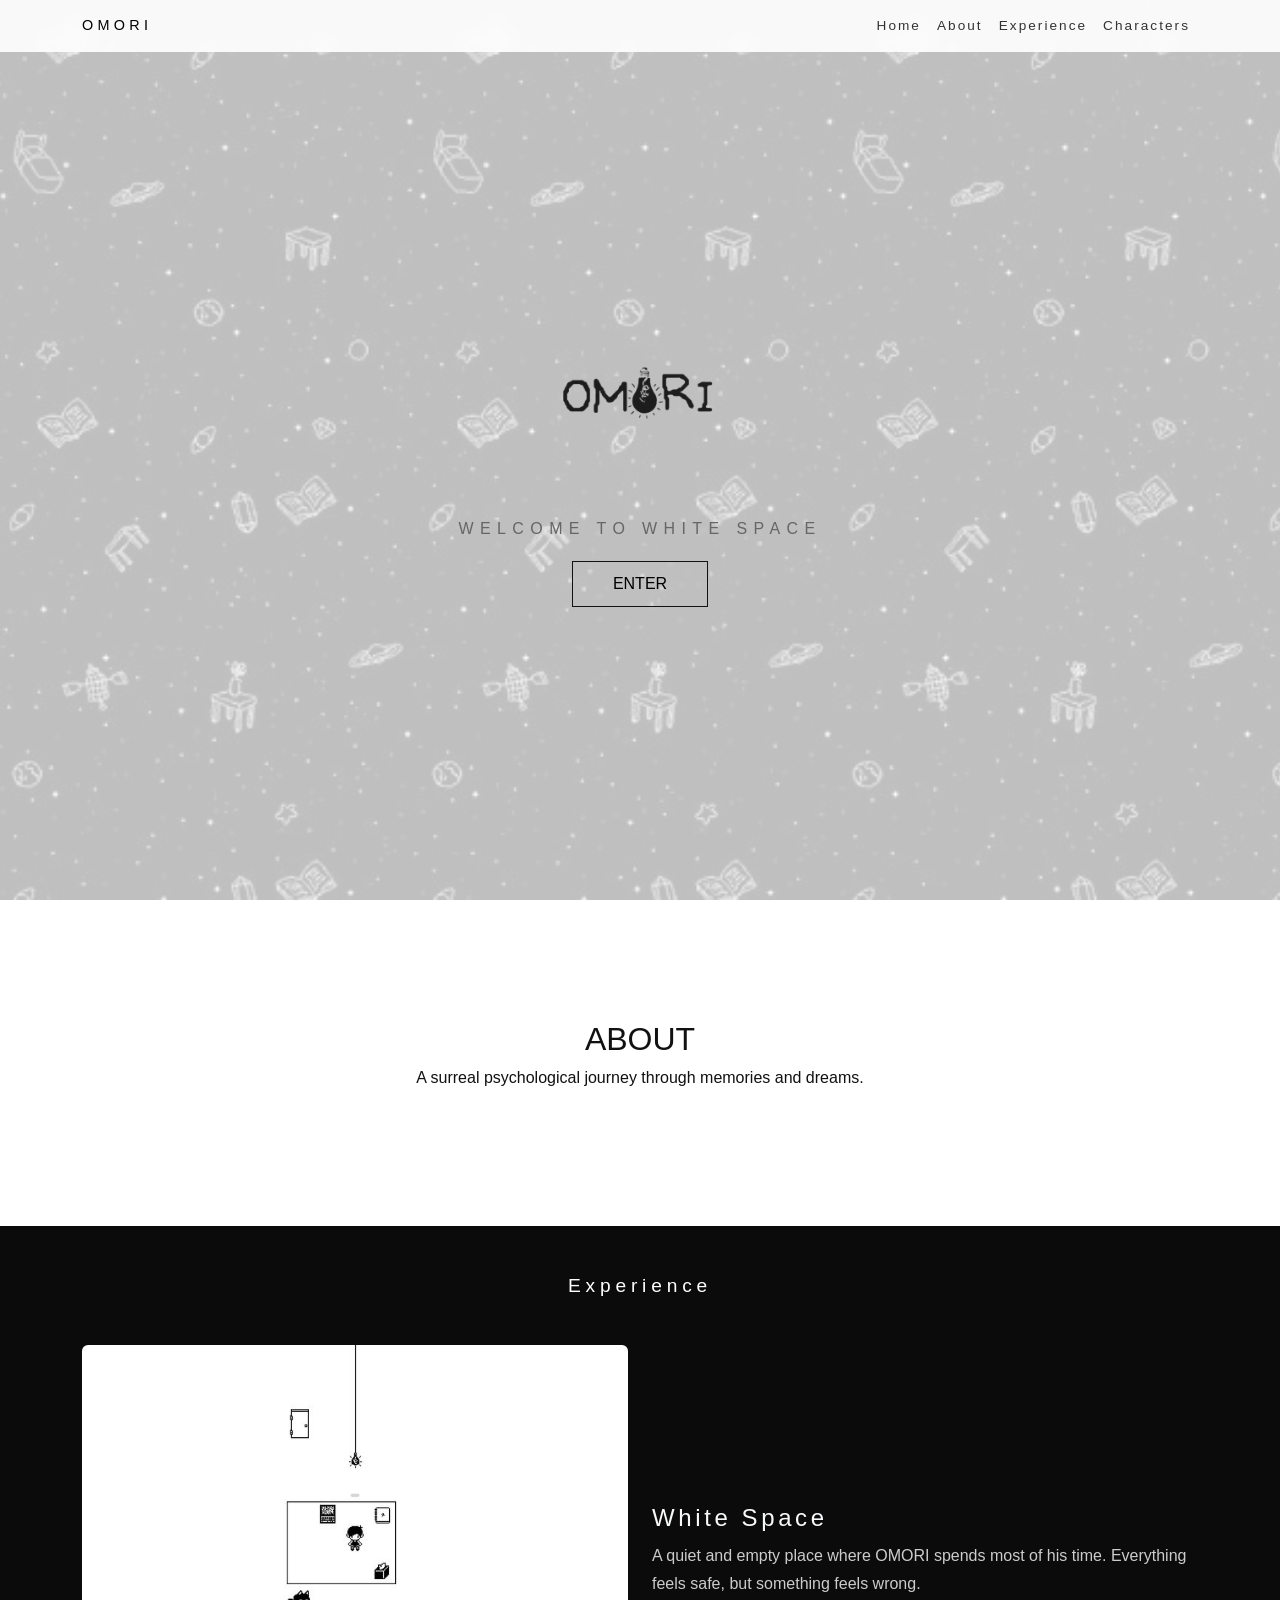
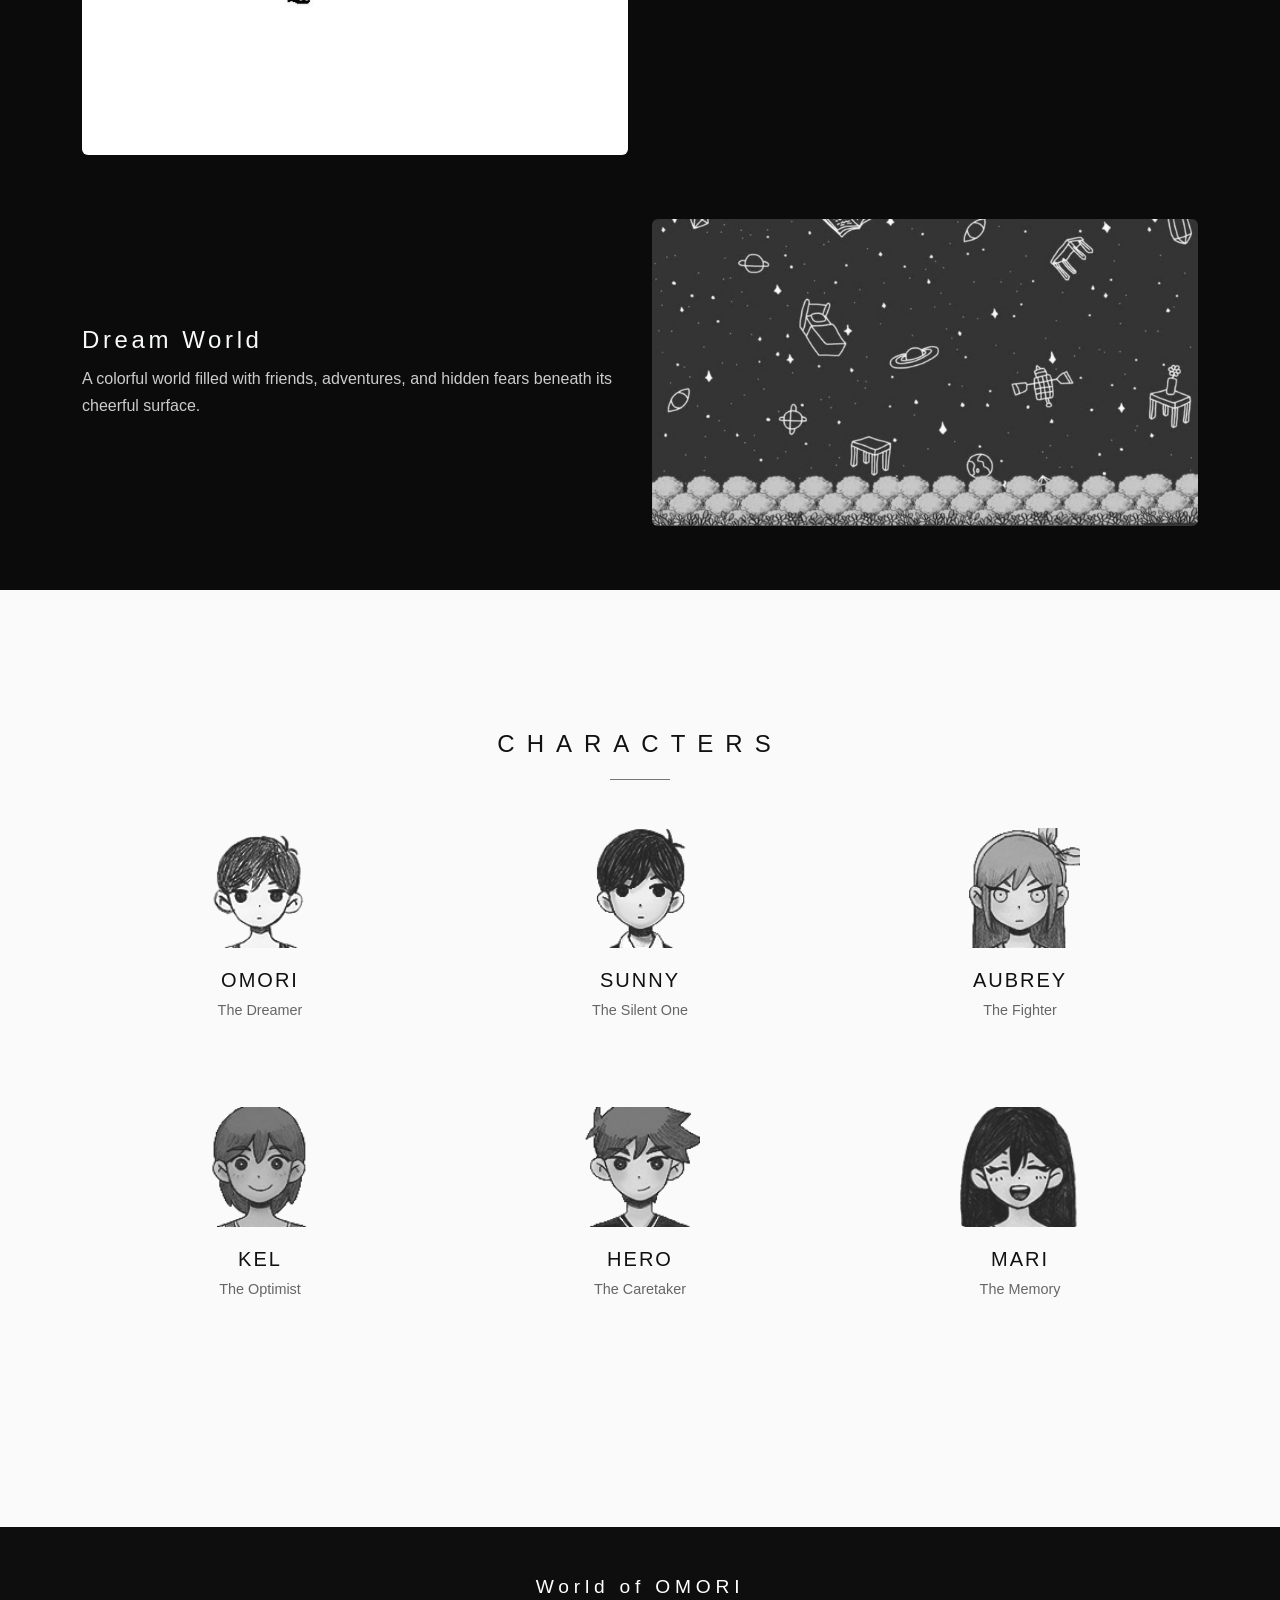
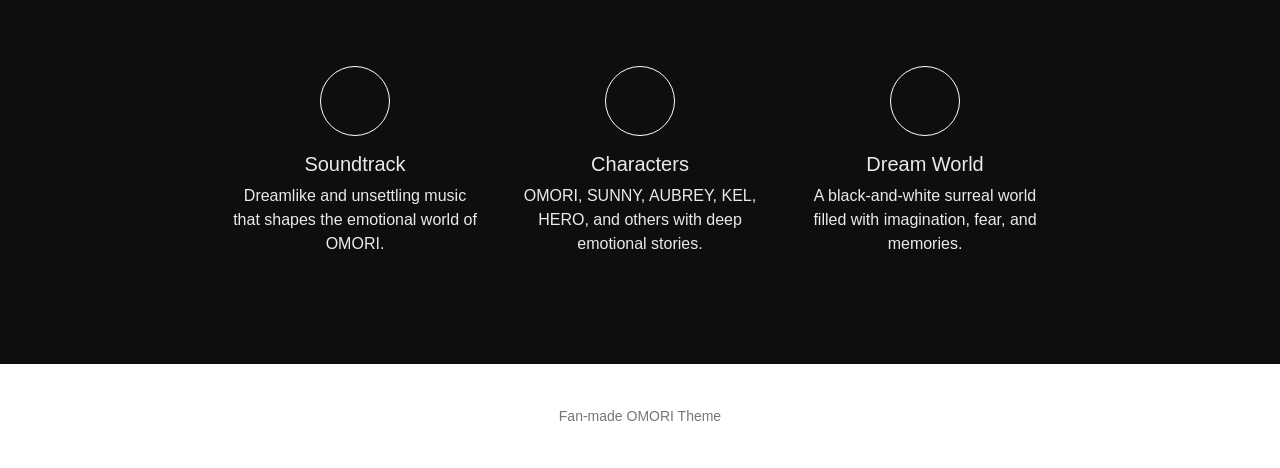
==== index.html @ 97b60fc3 "Add files via upload" ====
<!doctype html>
<html lang="en">
<head>
  <meta charset="UTF-8">
  <title>OMORI</title>
  <meta name="viewport" content="width=device-width, initial-scale=1">

  <link href="https://cdn.jsdelivr.net/npm/bootstrap@5.3.3/dist/css/bootstrap.min.css" rel="stylesheet">
  <link rel="stylesheet" href="style.css">
</head>
<body>

<!-- NAVBAR -->
<nav id="mainNav" class="navbar navbar-expand-lg fixed-top">
  <div class="container">
    <a class="navbar-brand" href="#">OMORI</a>

    <button class="navbar-toggler" type="button" data-bs-toggle="collapse" data-bs-target="#omoriNav">
      <span class="navbar-toggler-icon"></span>
    </button>

    <div class="collapse navbar-collapse" id="omoriNav">
      <ul class="navbar-nav ms-auto">
        <li class="nav-item">
          <a class="nav-link" href="#home">Home</a>
        </li>
        <li class="nav-item">
          <a class="nav-link" href="#about">About</a>
        </li>
        <li class="nav-item">
          <a class="nav-link" href="#experience">Experience</a>
        </li>
        <li class="nav-item">
          <a class="nav-link" href="#characters">Characters</a>
        </li>
      </ul>
    </div>
  </div>
</nav>

<!-- HERO WITH PARALLAX -->
<section id="home" class="hero parallax fade">
  <div class="hero-content text-center">
    <img src="img/logo.png" class="hero-logo">
    <p class="hero-sub">WELCOME TO WHITE SPACE</p>
    <button id="enterBtn">ENTER</button>
  </div>
</section>

<!-- ABOUT -->
<section id="about" class="section fade">
  <div class="container text-center">
    <h2>ABOUT</h2>
    <p>
      A surreal psychological journey through memories and dreams.
    </p>
  </div>
</section>

<!-- EXPERIENCE -->
<section class="container-fluid py-5 omori-experience">
  <div class="container">
    <h2 class="text-center mb-5 omori-title">Experience</h2>

    <div class="row align-items-center mb-5">
      <div class="col-md-6 mb-3">
        <img src="img/whitespace.jpg" class="img-fluid rounded omori-img">
      </div>
      <div class="col-md-6 text-light">
        <h4>White Space</h4>
        <p>
          A quiet and empty place where OMORI spends most of his time.
          Everything feels safe, but something feels wrong.
        </p>
      </div>
    </div>

    <div class="row align-items-center flex-md-row-reverse">
      <div class="col-md-6 mb-3">
        <img src="img/dreamworld.jpg" class="img-fluid rounded omori-img">
      </div>
      <div class="col-md-6 text-light">
        <h4>Dream World</h4>
        <p>
          A colorful world filled with friends, adventures,
          and hidden fears beneath its cheerful surface.
        </p>
      </div>
    </div>

  </div>
</section>


<!-- CHARACTERS-->
<section id="characters" class="team-section fade">
  <div class="container text-center">
    <h2 class="team-title">CHARACTERS</h2>
    <div class="team-line"></div>

    <div class="row justify-content-center mt-5">

      <div class="col-md-4 team-member">
        <img src="img/char-omori.png" class="team-img" alt="OMORI">
        <h5>OMORI</h5>
        <p>The Dreamer</p>
      </div>

      <div class="col-md-4 team-member">
        <img src="img/char-sunny.png" class="team-img" alt="SUNNY">
        <h5>SUNNY</h5>
        <p>The Silent One</p>
      </div>

      <div class="col-md-4 team-member">
        <img src="img/char-aubrey.png" class="team-img" alt="AUBREY">
        <h5>AUBREY</h5>
        <p>The Fighter</p>
      </div>

      <div class="col-md-4 team-member">
        <img src="img/char-kel.png" class="team-img" alt="KEL">
        <h5>KEL</h5>
        <p>The Optimist</p>
      </div>

      <div class="col-md-4 team-member">
        <img src="img/char-hero.png" class="team-img" alt="HERO">
        <h5>HERO</h5>
        <p>The Caretaker</p>
      </div>

      <div class="col-md-4 team-member">
        <img src="img/char-mari.png" class="team-img" alt="MARI">
        <h5>MARI</h5>
        <p>The Memory</p>
      </div>

    </div>
  </div>
</section>

<!-- MEDIA -->
<section class="container-fluid py-5 omori-media">
  <div class="container">
    <h2 class="text-center mb-5 omori-title">World of OMORI</h2>

    <div class="row justify-content-center">

      <!-- Music -->
      <div class="col-sm-6 col-lg-3 mb-4 text-center omori-card">
        <div class="d-flex justify-content-center">
          <div class="icon-omori">
            <i class="bi bi-music-note-beamed"></i>
          </div>
        </div>
        <h5 class="mt-3">Soundtrack</h5>
        <p>
          Dreamlike and unsettling music that shapes
          the emotional world of OMORI.
        </p>
      </div>

      <!-- Characters -->
      <div class="col-sm-6 col-lg-3 mb-4 text-center omori-card">
        <div class="d-flex justify-content-center">
          <div class="icon-omori">
            <i class="bi bi-people-fill"></i>
          </div>
        </div>
        <h5 class="mt-3">Characters</h5>
        <p>
          OMORI, SUNNY, AUBREY, KEL, HERO,
          and others with deep emotional stories.
        </p>
      </div>

      <!-- World -->
      <div class="col-sm-6 col-lg-3 mb-4 text-center omori-card">
        <div class="d-flex justify-content-center">
          <div class="icon-omori">
            <i class="bi bi-moon-stars-fill"></i>
          </div>
        </div>
        <h5 class="mt-3">Dream World</h5>
        <p>
          A black-and-white surreal world filled with
          imagination, fear, and memories.
        </p>
      </div>

    </div>
  </div>
</section>

<!-- FOOTER -->
<footer>
  <small>Fan-made OMORI Theme</small>
</footer>

<audio id="bgAudio" loop>
  <source src="audio/ambience.mp3">
</audio>

<script src="script.js"></script>
</body>
</html>
---- style.css ----
body {
  margin: 0;
  font-family: Arial, sans-serif;
  background: #fff;
  color: #111;
}

/* NAVBAR */
.navbar {
  background: rgba(255,255,255,0.9);
  backdrop-filter: blur(6px);
  transition: transform 0.4s ease, opacity 0.4s ease;
}

.navbar.hide {
  transform: translateY(-100%);
  opacity: 0;
}

.navbar-brand {
  letter-spacing: 0.3em;
  font-size: 0.9rem;
}

.nav-link {
  font-size: 0.85rem;
  letter-spacing: 0.15em;
  color: #333;
}

.nav-link:hover {
  color: #000;
}

/* PARALLAX HERO */
.parallax {
  background-image: url("img/bg-omori.jpg");
  background-size: cover;
  background-position: center;
  background-attachment: fixed;
}

/* overlay for better text visibility */
.hero::before {
  content: "";
  position: absolute;
  inset: 0;
  background: rgba(255,255,255,0.75);
}

.hero {
  position: relative;
  height: 100vh;
  display: flex;
  justify-content: center;
  align-items: center;
}

.hero-content {
  position: relative;
  z-index: 1;
}


/* HERO */
.hero {
  height: 100vh;
  display: flex;
  justify-content: center;
  align-items: center;
}

.hero-logo {
  width: 220px;
  opacity: 0.85;
}

.hero-sub {
  letter-spacing: 0.4em;
  color: #666;
  margin: 20px 0;
}

button {
  background: none;
  border: 1px solid #111;
  padding: 10px 40px;
  cursor: pointer;
}

/* SECTIONS */
.section {
  padding: 120px 0;
}
.section-title {
  text-align: center;
  font-size: 2.5rem;
  margin-bottom: 60px;
  position: relative;
}

/* FADE EFFECT */
.fade {
  opacity: 0;
  transform: translateY(30px);
  transition: 1.2s ease;
}

.fade.show {
  opacity: 1;
  transform: translateY(0);
}

/* EXPERIENCE SECTION */
.omori-experience {
  background-color: #0b0b0b;
}

.omori-img {
  filter: grayscale(100%);
  transition: filter 0.4s ease, transform 0.4s ease;
}

.omori-img:hover {
  filter: grayscale(0%);
  transform: scale(1.02);
}

.omori-experience h4 {
  letter-spacing: 0.15em;
  margin-bottom: 10px;
}

.omori-experience p {
  color: #cccccc;
  line-height: 1.7;
}


/* CHAR SECTION */
.team-section {
  padding: 140px 0;
  background: #fafafa;
}

.team-title {
  letter-spacing: 0.5em;
  font-size: 1.5rem;
}

.team-line {
  width: 60px;
  height: 1px;
  background: #777;
  margin: 20px auto 0;
}

.team-member {
  margin-bottom: 70px;
  transition: transform 0.3s ease;
}

.team-member:hover {
  transform: translateY(-6px);
}

.team-img {
  border-radius: 6px; /* lebih tenang dari circle */
}


.team-img {
  width: 120px;
  height: 120px;
  object-fit: cover;
  filter: grayscale(100%);
  opacity: 0.85;
  transition: 0.4s ease;
}

.team-member h5 {
  margin-top: 20px;
  letter-spacing: 0.1em;
}

.team-member p {
  color: #666;
  font-size: 0.9rem;
}

.team-member:hover .team-img {
  filter: grayscale(0%);
  opacity: 1;
}

/* MEDIA SECTION */
.omori-media {
  background-color: #0e0e0e;
}

.omori-title {
  color: #ffffff;
  letter-spacing: 0.25em;
  font-size: 1.2rem;
}

.omori-card {
  color: #eaeaea;
  padding: 20px;
  transition: transform 0.4s ease, opacity 0.4s ease;
}

.omori-card:hover {
  transform: translateY(-8px);
  opacity: 0.9;
}

.icon-omori {
  width: 70px;
  height: 70px;
  border: 1px solid #ffffff;
  display: flex;
  align-items: center;
  justify-content: center;
  border-radius: 50%;
  font-size: 1.5rem;
  transition: background 0.4s ease, color 0.4s ease;
}

.omori-card:hover .icon-omori {
  background: #ffffff;
  color: #000000;
}

/* FOOTER */
footer {
  text-align: center;
  padding: 40px;
  color: #777;
}
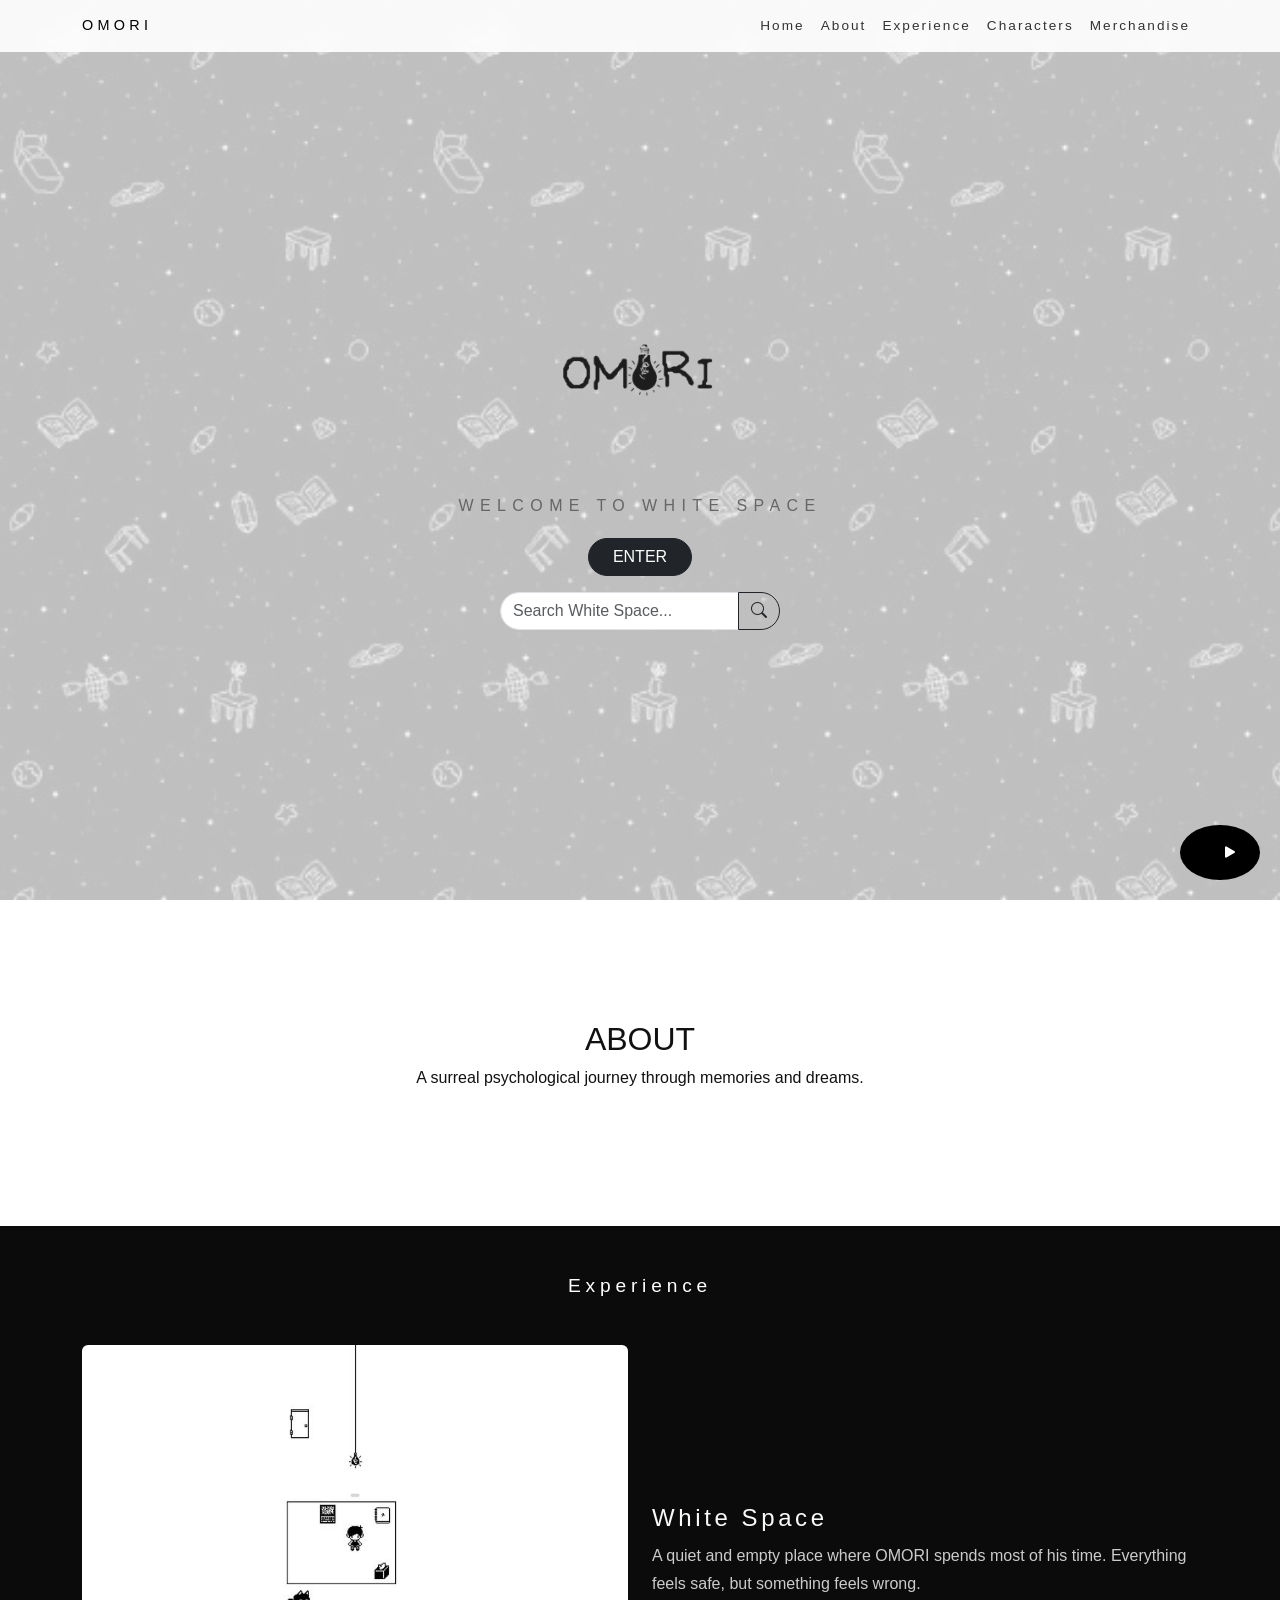
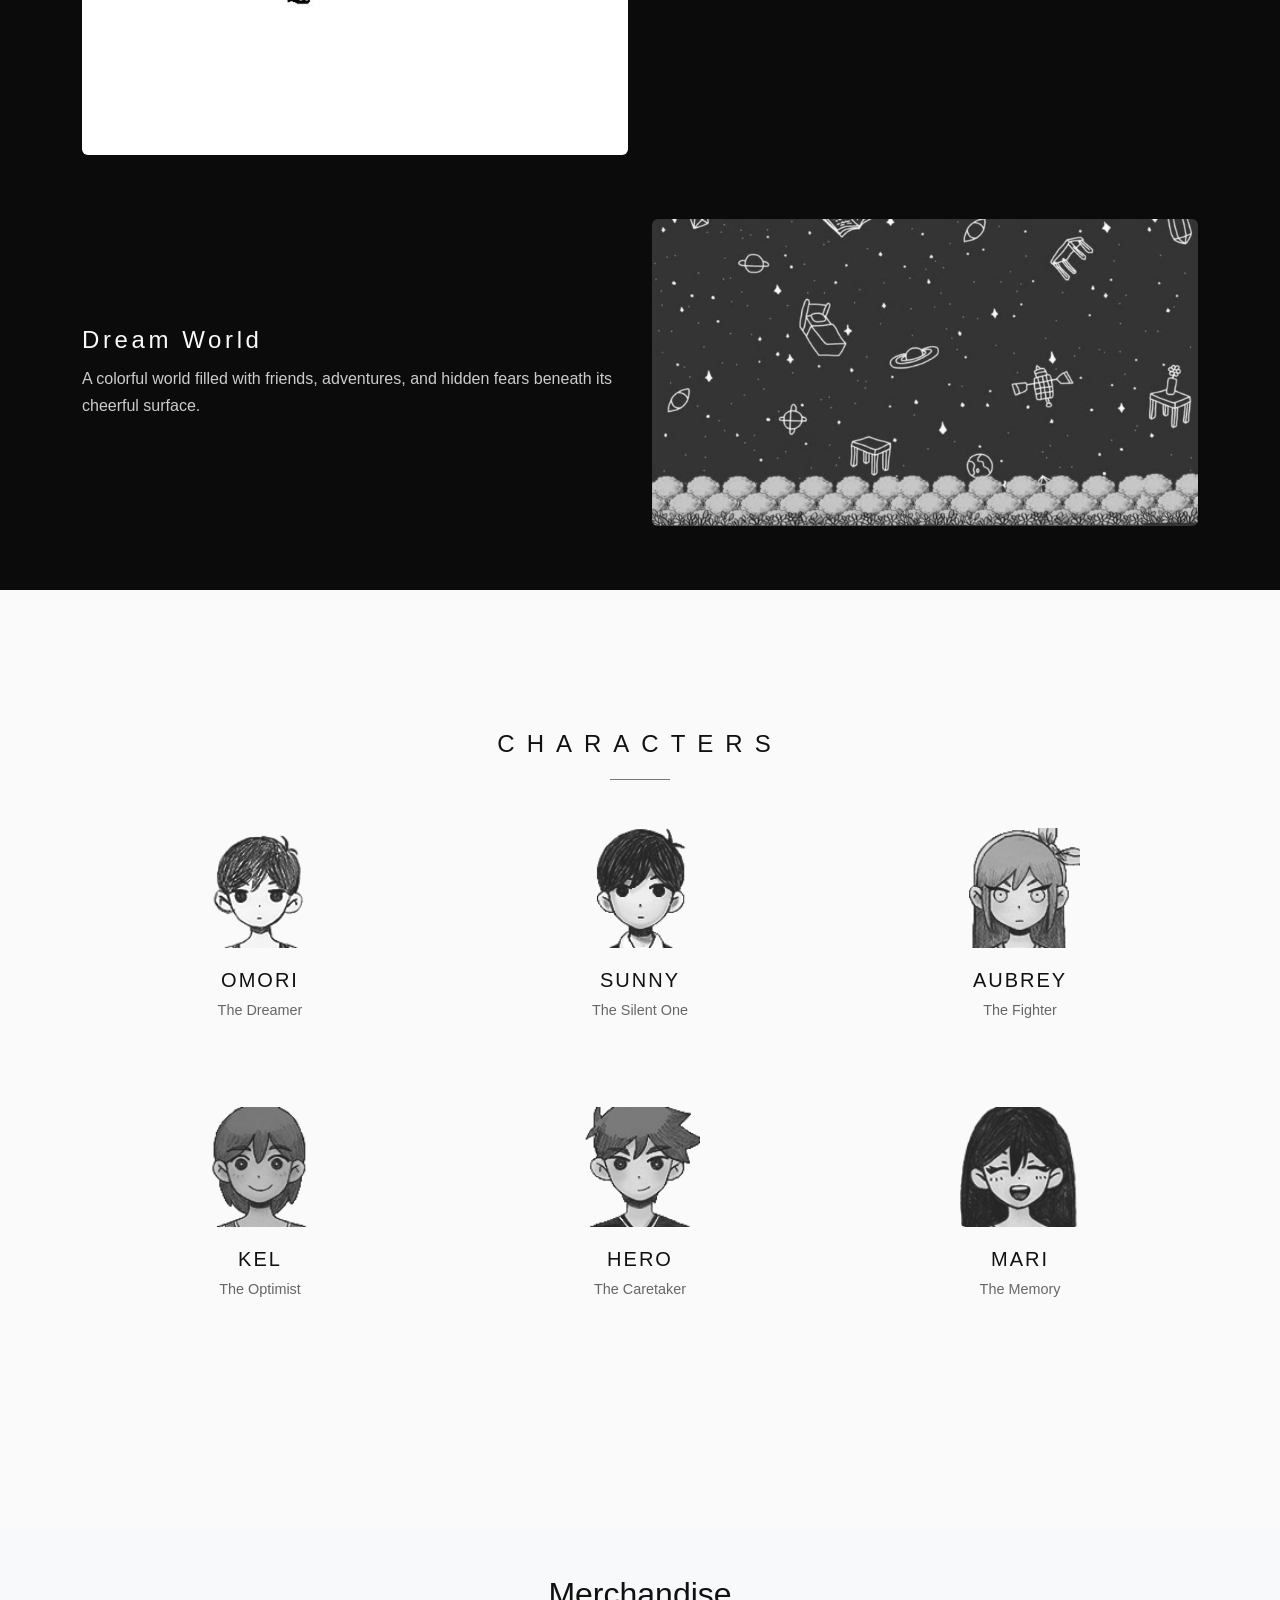
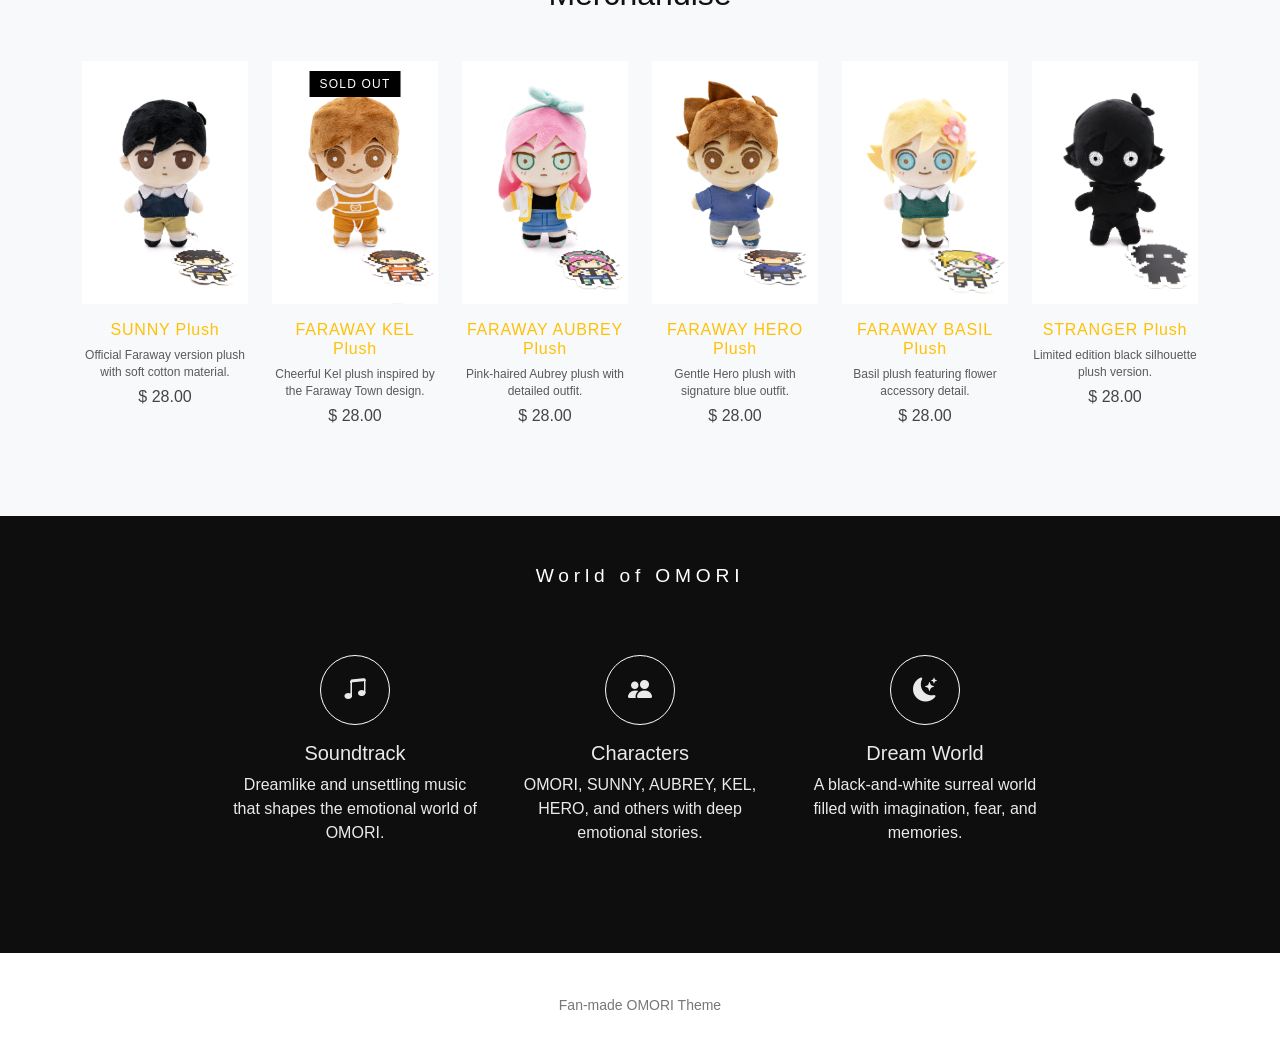
==== commit 6bde0a1b: "first commit" ====
--- a/index.html
+++ b/index.html
@@ -6,6 +6,7 @@
   <meta name="viewport" content="width=device-width, initial-scale=1">
 
   <link href="https://cdn.jsdelivr.net/npm/bootstrap@5.3.3/dist/css/bootstrap.min.css" rel="stylesheet">
+  <link href="https://cdn.jsdelivr.net/npm/bootstrap-icons/font/bootstrap-icons.css" rel="stylesheet">
   <link rel="stylesheet" href="style.css">
 </head>
 <body>
@@ -33,6 +34,9 @@
         <li class="nav-item">
           <a class="nav-link" href="#characters">Characters</a>
         </li>
+        <li class="nav-item">
+          <a class="nav-link" href="#merchandise">Merchandise</a>
+        </li>
       </ul>
     </div>
   </div>
@@ -41,11 +45,31 @@
 <!-- HERO WITH PARALLAX -->
 <section id="home" class="hero parallax fade">
   <div class="hero-content text-center">
+
     <img src="img/logo.png" class="hero-logo">
     <p class="hero-sub">WELCOME TO WHITE SPACE</p>
-    <button id="enterBtn">ENTER</button>
-  </div>
-</section>
+
+    <!-- Enter + Search Wrapper -->
+    <div class="d-flex justify-content-center align-items-center gap-3 flex-wrap mt-3">
+
+      <!-- ENTER BUTTON -->
+      <button id="enterBtn" class="btn btn-dark px-4">
+        ENTER
+      </button>
+
+      <!-- SEARCH -->
+      <div class="input-group hero-search">
+        <input type="text" class="form-control" placeholder="Search White Space...">
+        <button class="btn btn-outline-dark">
+          <i class="bi bi-search"></i>
+        </button>
+      </div>
+
+    </div>
+
+  </div>
+</section>
+
 
 <!-- ABOUT -->
 <section id="about" class="section fade">
@@ -139,6 +163,79 @@
     </div>
   </div>
 </section>
+
+<!-- MERCHANDISE -->
+<section class="container-fluid py-5 bg-light" id="merchandise">
+  <div class="container text-center">
+    <h2 class="mb-5">Merchandise</h2>
+
+    <div class="row justify-content-center">
+
+      <!-- ITEM 1 -->
+      <div class="col-6 col-md-2 mb-4 merch-item">
+        <img src="img/march-sunny.png" class="img-fluid">
+        <h6 class="mt-3 text-warning">SUNNY Plush</h6>
+        <small class="text-muted d-block mb-1">
+          Official Faraway version plush with soft cotton material.
+        </small>
+        <p>$ 28.00</p>
+      </div>
+
+      <!-- ITEM 2 SOLD OUT -->
+      <div class="col-6 col-md-2 mb-4 merch-item position-relative">
+        <span class="sold-badge">SOLD OUT</span>
+        <img src="img/march-kel.png" class="img-fluid">
+        <h6 class="mt-3 text-warning">FARAWAY KEL Plush</h6>
+        <small class="text-muted d-block mb-1">
+          Cheerful Kel plush inspired by the Faraway Town design.
+        </small>
+        <p>$ 28.00</p>
+      </div>
+
+      <!-- ITEM 3 -->
+      <div class="col-6 col-md-2 mb-4 merch-item">
+        <img src="img/march-aubrey.png" class="img-fluid">
+        <h6 class="mt-3 text-warning">FARAWAY AUBREY Plush</h6>
+        <small class="text-muted d-block mb-1">
+          Pink-haired Aubrey plush with detailed outfit.
+        </small>
+        <p>$ 28.00</p>
+      </div>
+
+      <!-- ITEM 4 -->
+      <div class="col-6 col-md-2 mb-4 merch-item">
+        <img src="img/march-hero.png" class="img-fluid">
+        <h6 class="mt-3 text-warning">FARAWAY HERO Plush</h6>
+        <small class="text-muted d-block mb-1">
+          Gentle Hero plush with signature blue outfit.
+        </small>
+        <p>$ 28.00</p>
+      </div>
+
+      <!-- ITEM 5 -->
+      <div class="col-6 col-md-2 mb-4 merch-item">
+        <img src="img/march-basil.png" class="img-fluid">
+        <h6 class="mt-3 text-warning">FARAWAY BASIL Plush</h6>
+        <small class="text-muted d-block mb-1">
+          Basil plush featuring flower accessory detail.
+        </small>
+        <p>$ 28.00</p>
+      </div>
+
+      <!-- ITEM 6 -->
+      <div class="col-6 col-md-2 mb-4 merch-item">
+        <img src="img/march-omori_plushies_stranger_front.png" class="img-fluid">
+        <h6 class="mt-3 text-warning">STRANGER Plush</h6>
+        <small class="text-muted d-block mb-1">
+          Limited edition black silhouette plush version.
+        </small>
+        <p>$ 28.00</p>
+      </div>
+
+    </div>
+  </div>
+</section>
+
 
 <!-- MEDIA -->
 <section class="container-fluid py-5 omori-media">
@@ -198,10 +295,17 @@
   <small>Fan-made OMORI Theme</small>
 </footer>
 
-<audio id="bgAudio" loop>
-  <source src="audio/ambience.mp3">
+<audio id="bgMusic" loop>
+  <source src="audio/ambience.mp3" type="audio/mp3">
 </audio>
 
+<div class="music-control">
+  <button id="musicBtn">
+    <i class="bi bi-play-fill"></i>
+  </button>
+</div>
+<script src="https://cdn.jsdelivr.net/npm/bootstrap@5.3.3/dist/js/bootstrap.bundle.min.js"></script>
 <script src="script.js"></script>
+
 </body>
 </html>
--- a/style.css
+++ b/style.css
@@ -99,6 +99,28 @@
   position: relative;
 }
 
+/* HERO SEARCH BAR */
+.hero-search {
+  max-width: 280px;
+}
+
+.hero-search input {
+  border-radius: 50px 0 0 50px;
+}
+
+.hero-search button {
+  border-radius: 0 50px 50px 0;
+}
+
+#enterBtn {
+  border-radius: 50px;
+  transition: 0.3s ease;
+}
+
+#enterBtn:hover {
+  transform: scale(1.05);
+}
+
 /* FADE EFFECT */
 .fade {
   opacity: 0;
@@ -135,6 +157,56 @@
   color: #cccccc;
   line-height: 1.7;
 }
+
+
+/* MERCH SECTION */
+.merch-item {
+  text-align: center;
+  transition: transform 0.3s ease;
+}
+.merch-item img {
+  transition: 0.4s ease;
+}
+
+.merch-item:hover img {
+  transform: scale(1.08);
+}
+
+.merch-item h6 {
+  font-weight: 500;
+  letter-spacing: 0.05em;
+}
+
+.merch-item p {
+  color: #444;
+}
+
+.sold-badge {
+  position: absolute;
+  top: 10px;
+  left: 50%;
+  transform: translateX(-50%);
+  background: black;
+  color: white;
+  font-size: 12px;
+  padding: 4px 10px;
+  letter-spacing: 0.1em;
+}
+
+.merch-item small {
+  font-size: 0.75rem;
+  line-height: 1.4;
+}
+
+.merch-item {
+  transition: 0.3s ease;
+}
+
+.merch-item:hover {
+  transform: translateY(-6px);
+}
+
+
 
 
 /* CHAR SECTION */
@@ -232,6 +304,31 @@
   color: #000000;
 }
 
+
+/* Floating music button */
+.music-control {
+  position: fixed;
+  right: 20px;
+  bottom: 20px;
+  z-index: 999;
+}
+
+.music-control button {
+  width: 55px;
+  height: 55px;
+  border-radius: 50%;
+  border: none;
+  background: black;
+  color: white;
+  font-size: 20px;
+  transition: 0.3s ease;
+}
+
+.music-control button:hover {
+  background: #333;
+  transform: scale(1.1);
+}
+
 /* FOOTER */
 footer {
   text-align: center;
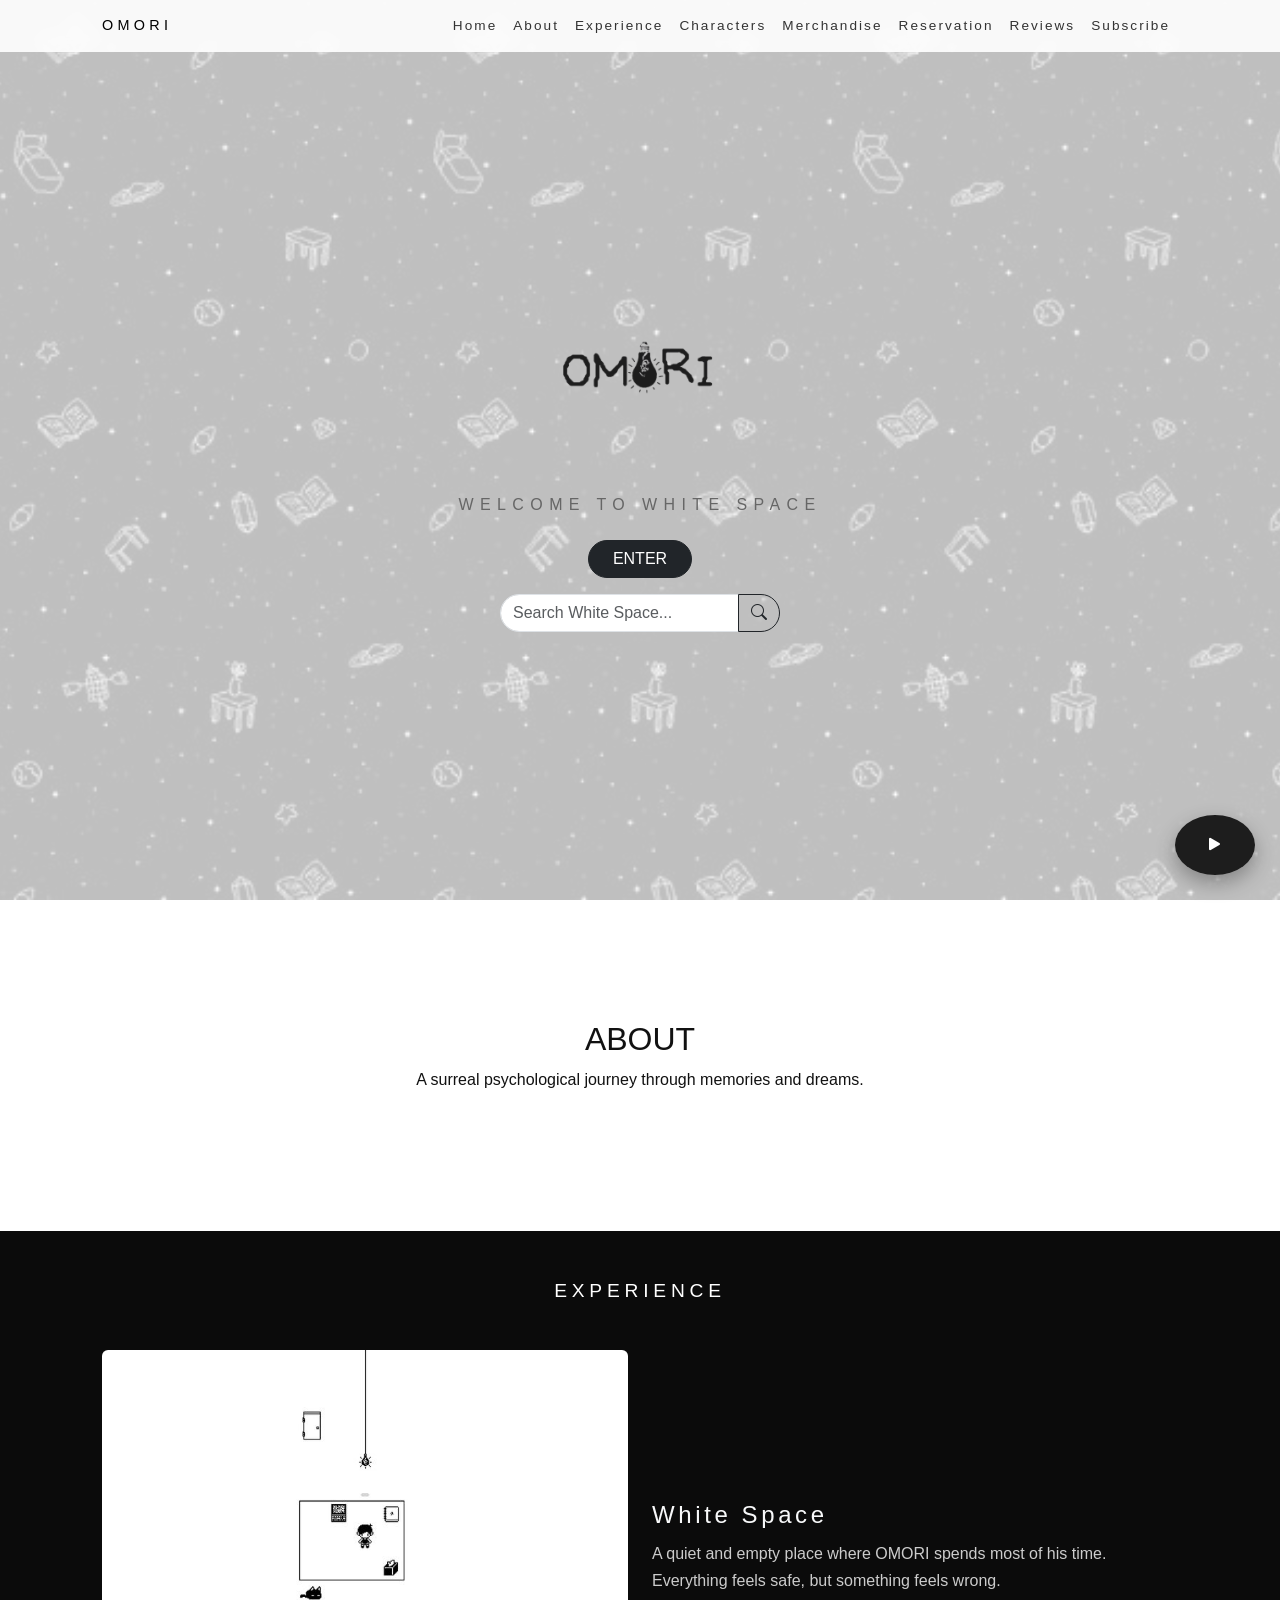
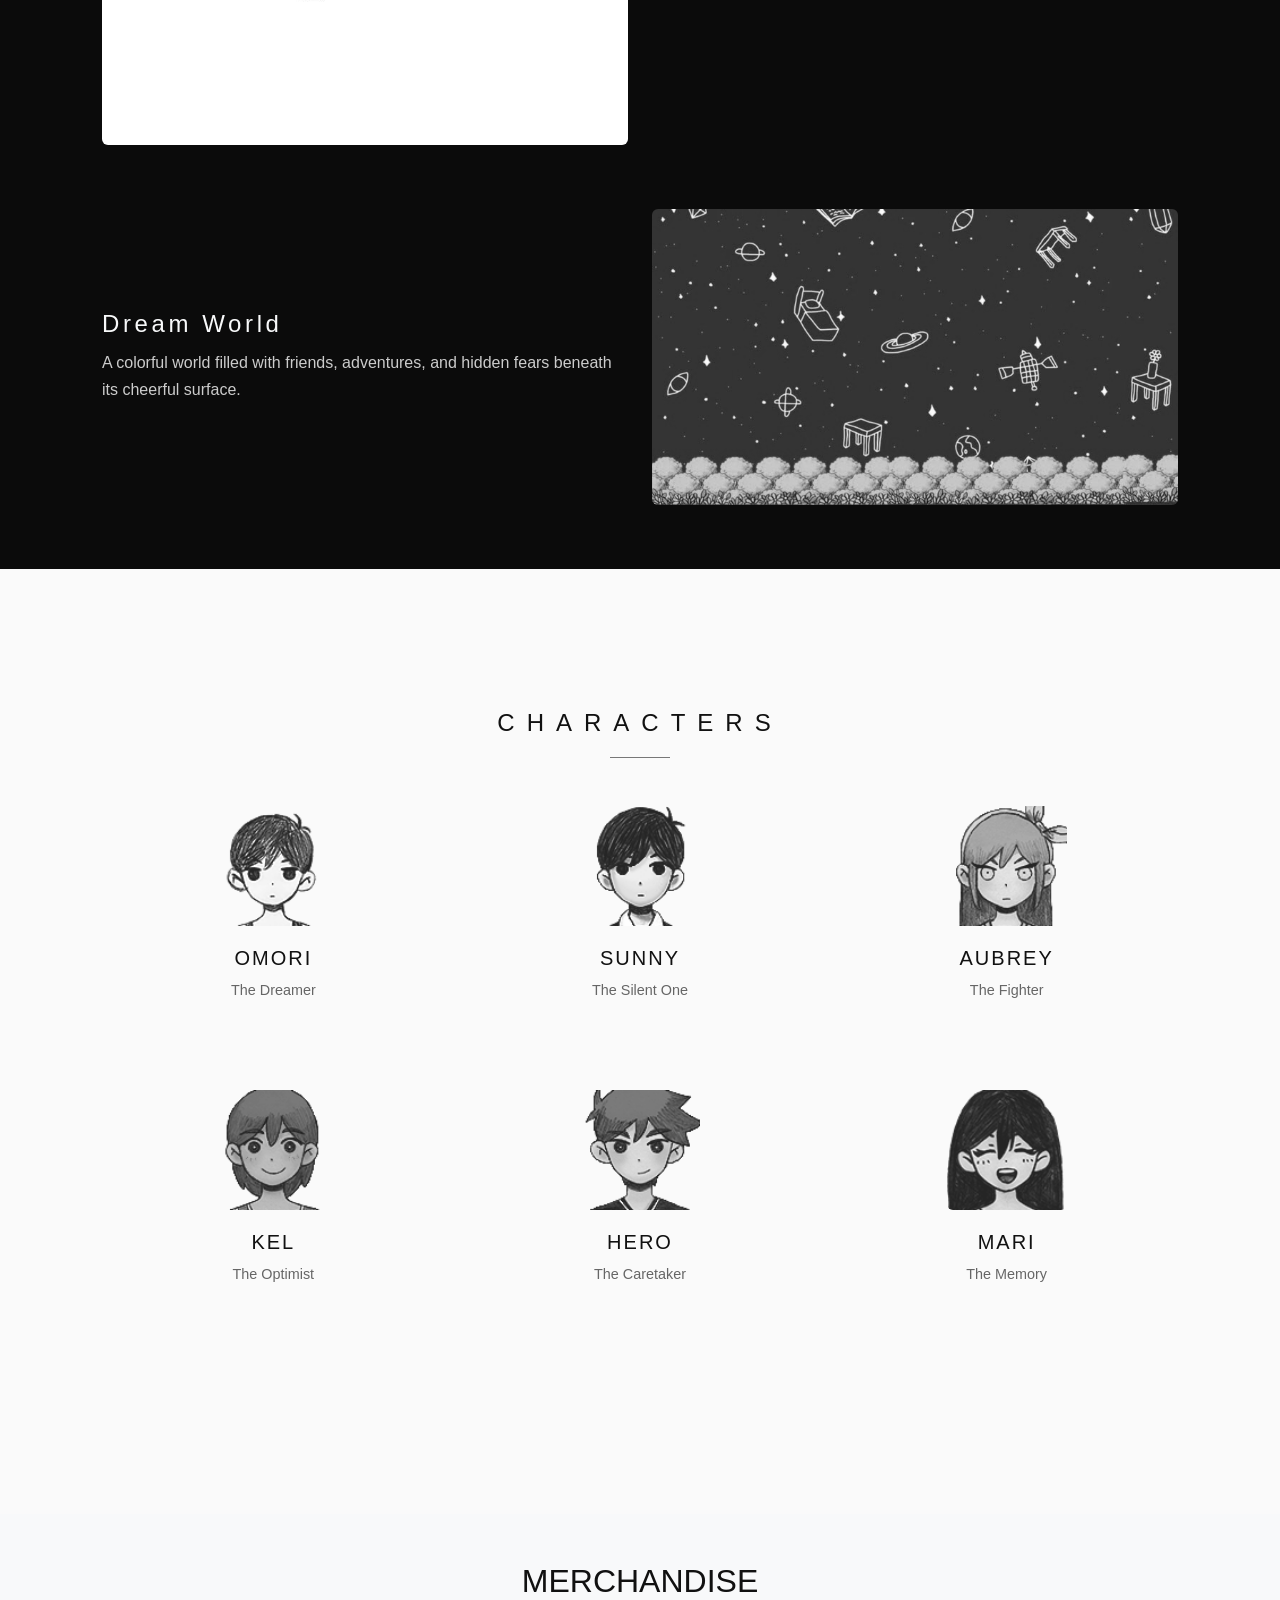
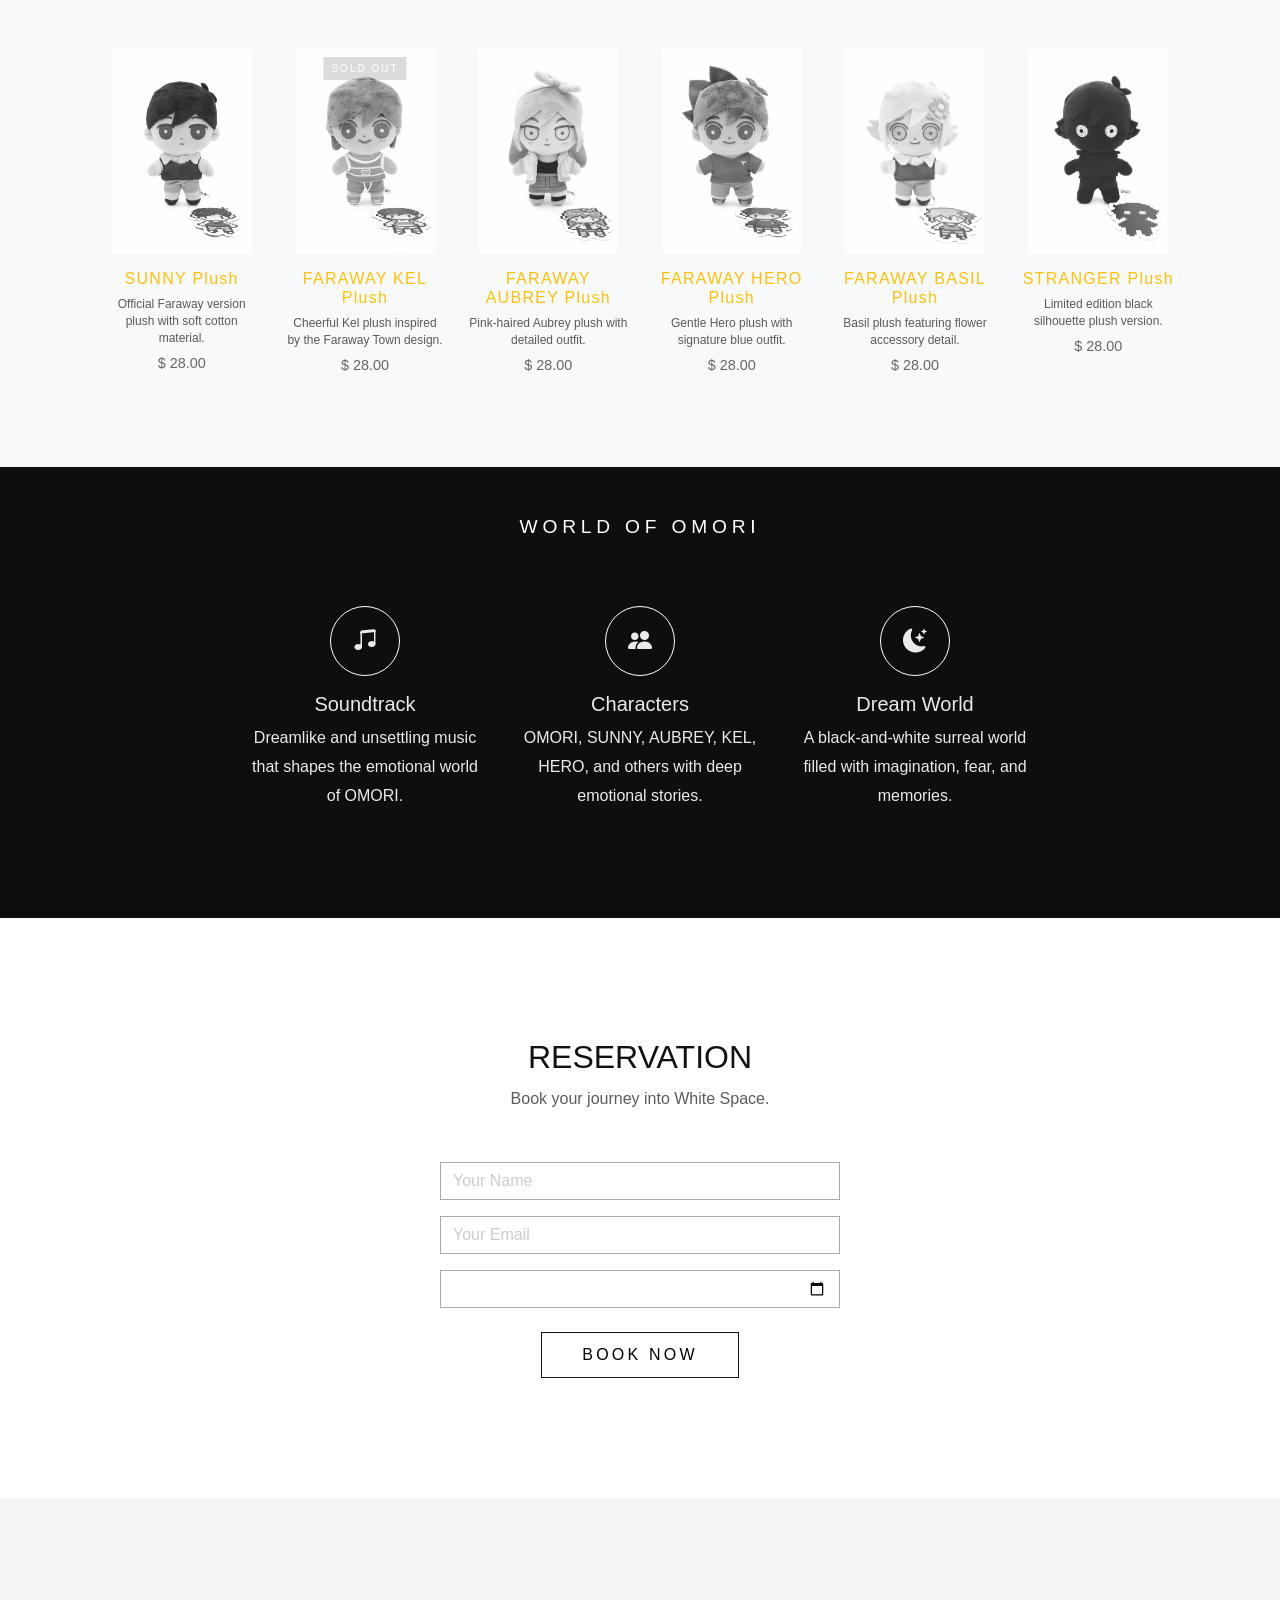
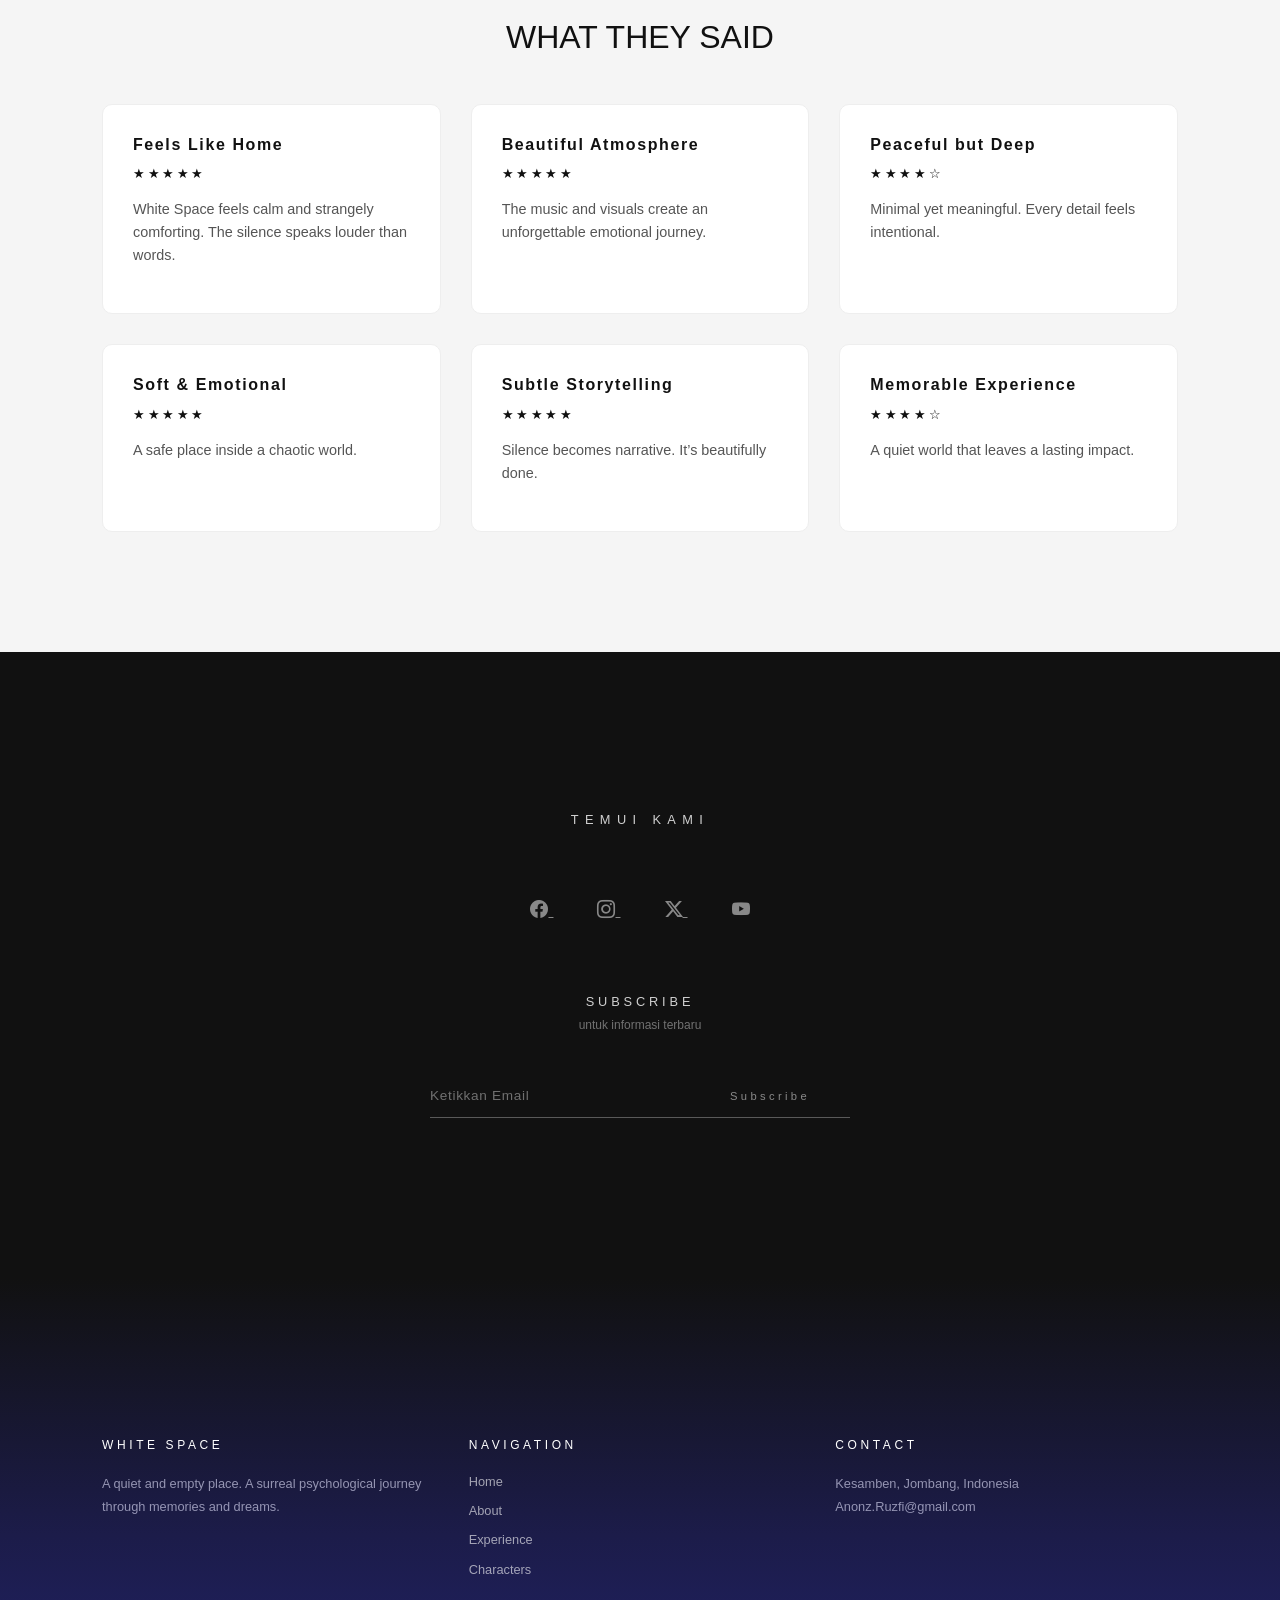
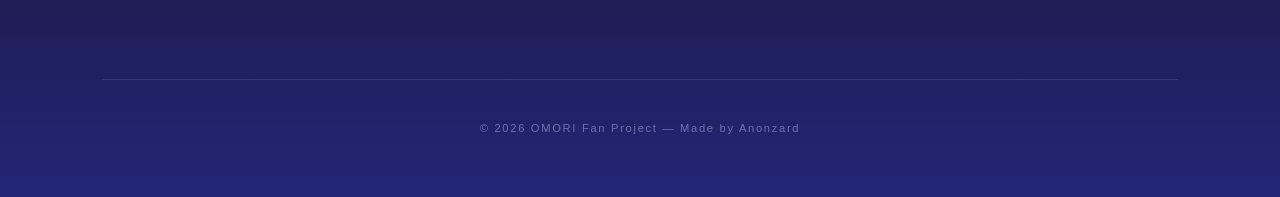
==== commit e393c7be: "update footer & theme" ====
--- a/index.html
+++ b/index.html
@@ -7,6 +7,7 @@
 
   <link href="https://cdn.jsdelivr.net/npm/bootstrap@5.3.3/dist/css/bootstrap.min.css" rel="stylesheet">
   <link href="https://cdn.jsdelivr.net/npm/bootstrap-icons/font/bootstrap-icons.css" rel="stylesheet">
+  <link href="https://cdn.jsdelivr.net/npm/bootstrap-icons@1.11.3/font/bootstrap-icons.css" rel="stylesheet">
   <link rel="stylesheet" href="style.css">
 </head>
 <body>
@@ -36,6 +37,15 @@
         </li>
         <li class="nav-item">
           <a class="nav-link" href="#merchandise">Merchandise</a>
+        </li>
+        <li class="nav-item">
+          <a class="nav-link" href="#reservation">Reservation</a>
+        </li>
+        <li class="nav-item">
+          <a class="nav-link" href="#review">Reviews</a>
+        </li>
+        <li class="nav-item">
+          <a class="nav-link" href="#connect">Subscribe</a>
         </li>
       </ul>
     </div>
@@ -82,7 +92,7 @@
 </section>
 
 <!-- EXPERIENCE -->
-<section class="container-fluid py-5 omori-experience">
+<section id="experience" class="container-fluid py-5 omori-experience">
   <div class="container">
     <h2 class="text-center mb-5 omori-title">Experience</h2>
 
@@ -290,9 +300,162 @@
   </div>
 </section>
 
+<!-- RESERVATION SECTION -->
+<section id="reservation" class="section fade">
+  <div class="container text-center">
+    <h2>RESERVATION</h2>
+    <p class="text-muted mb-5">
+      Book your journey into White Space.
+    </p>
+
+    <form class="reservation-form mx-auto">
+      <input type="text" class="form-control mb-3 minimalist-input" placeholder="Your Name">
+      <input type="email" class="form-control mb-3 minimalist-input" placeholder="Your Email">
+      <input type="date" class="form-control mb-4 minimalist-input">
+      <button class="minimal-btn">BOOK NOW</button>
+    </form>
+  </div>
+</section>
+
+<!-- REVIEW SECTION -->
+<section id="review" class="section review-section fade">
+  <div class="container text-center">
+    <h2 class="mb-5">WHAT THEY SAID</h2>
+
+    <div class="review-grid">
+
+      <div class="review-card">
+        <h6>Feels Like Home</h6>
+        <div class="stars">★★★★★</div>
+        <p>
+          White Space feels calm and strangely comforting.
+          The silence speaks louder than words.
+        </p>
+      </div>
+
+      <div class="review-card">
+        <h6>Beautiful Atmosphere</h6>
+        <div class="stars">★★★★★</div>
+        <p>
+          The music and visuals create an unforgettable
+          emotional journey.
+        </p>
+      </div>
+
+      <div class="review-card">
+        <h6>Peaceful but Deep</h6>
+        <div class="stars">★★★★☆</div>
+        <p>
+          Minimal yet meaningful. Every detail feels intentional.
+        </p>
+      </div>
+
+      <div class="review-card">
+        <h6>Soft & Emotional</h6>
+        <div class="stars">★★★★★</div>
+        <p>
+          A safe place inside a chaotic world.
+        </p>
+      </div>
+
+      <div class="review-card">
+        <h6>Subtle Storytelling</h6>
+        <div class="stars">★★★★★</div>
+        <p>
+          Silence becomes narrative. It’s beautifully done.
+        </p>
+      </div>
+
+      <div class="review-card">
+        <h6>Memorable Experience</h6>
+        <div class="stars">★★★★☆</div>
+        <p>
+          A quiet world that leaves a lasting impact.
+        </p>
+      </div>
+
+    </div>
+  </div>
+</section>
+
+<!-- SUBCRIBER SECTION -->
+<section id="connect" class="connect-section">
+  <div class="container text-center">
+
+    <h5 class="connect-title">TEMUI KAMI</h5>
+
+    <div class="social-icons">
+      <a href="https://www.facebook.com/AnonzRuzfi" target="_blank">
+        <i class="bi bi-facebook"></i>
+      </a>
+
+      <a href="https://www.instagram.com/yusril.ard/" target="_blank">
+        <i class="bi bi-instagram"></i>
+      </a>
+
+      <a href="https://x.com/YRuzfi" target="_blank">
+        <i class="bi bi-twitter-x"></i>
+      </a>
+
+      <a href="https://www.youtube.com/@amatiran7903" target="_blank">
+        <i class="bi bi-youtube"></i>
+      </a>
+    </div>
+    <h6 class="subscribe-title">SUBSCRIBE</h6>
+    <p class="subscribe-sub">untuk informasi terbaru</p>
+
+    <div class="subscribe-box">
+      <input type="email" placeholder="Ketikkan Email">
+      <button>Subscribe</button>
+    </div>
+
+  </div>
+</section>
+
 <!-- FOOTER -->
-<footer>
-  <small>Fan-made OMORI Theme</small>
+<footer class="omori-footer">
+  <div class="container">
+
+    <div class="row text-start">
+
+      <!-- KOLOM 1 -->
+      <div class="col-md-4 mb-4">
+        <h6 class="footer-title">WHITE SPACE</h6>
+        <p class="footer-desc">
+          A quiet and empty place.
+          A surreal psychological journey through memories and dreams.
+        </p>
+      </div>
+
+      <!-- KOLOM 2 -->
+      <div class="col-md-4 mb-4">
+        <h6 class="footer-title">NAVIGATION</h6>
+        <ul class="footer-links">
+          <li><a href="#home">Home</a></li>
+          <li><a href="#about">About</a></li>
+          <li><a href="#experience">Experience</a></li>
+          <li><a href="#characters">Characters</a></li>
+        </ul>
+      </div>
+
+      <!-- KOLOM 3 -->
+      <div class="col-md-4 mb-4">
+        <h6 class="footer-title">CONTACT</h6>
+        <p class="footer-contact">
+          Kesamben, Jombang, Indonesia<br>
+          Anonz.Ruzfi@gmail.com
+        </p>
+      </div>
+
+    </div>
+
+    <div class="footer-line"></div>
+
+    <div class="text-center footer-bottom">
+      © 2026 OMORI Fan Project — Made by Anonzard
+    </div>
+
+  </div>
 </footer>
 
 <audio id="bgMusic" loop>
--- a/style.css
+++ b/style.css
@@ -4,6 +4,47 @@
   background: #fff;
   color: #111;
 }
+
+
+.container {
+  max-width: 1100px;
+}
+
+p {
+  line-height: 1.8;
+}
+
+h2 {
+  text-transform: uppercase;
+}
+
+/* Minimalist input style */
+.minimalist-input {
+  border: none;
+  border-bottom: 1px solid #999;
+  border-radius: 0;
+  background: transparent;
+}
+
+.minimalist-input:focus {
+  box-shadow: none;
+  border-color: #000;
+}
+
+/* Minimalist button */
+.minimal-btn {
+  border: 1px solid #111;
+  background: none;
+  padding: 10px 40px;
+  letter-spacing: 0.2em;
+  transition: 0.3s ease;
+}
+
+.minimal-btn:hover {
+  background: #111;
+  color: white;
+}
+
 
 /* NAVBAR */
 .navbar {
@@ -164,33 +205,43 @@
   text-align: center;
   transition: transform 0.3s ease;
 }
+
 .merch-item img {
+  width: 100%;
+  max-width: 140px;
+  filter: grayscale(100%);
+  opacity: 0.85;
   transition: 0.4s ease;
 }
 
+/* Hover effect */
 .merch-item:hover img {
-  transform: scale(1.08);
+  filter: grayscale(0%);
+  opacity: 1;
+  transform: scale(1.05);
 }
 
 .merch-item h6 {
+  margin-top: 20px;
+  letter-spacing: 0.08em;
   font-weight: 500;
-  letter-spacing: 0.05em;
 }
 
 .merch-item p {
-  color: #444;
+  color: #666;
+  font-size: 0.9rem;
 }
 
 .sold-badge {
   position: absolute;
-  top: 10px;
+  top: 8px;
   left: 50%;
   transform: translateX(-50%);
-  background: black;
+  background: #111;
   color: white;
-  font-size: 12px;
-  padding: 4px 10px;
-  letter-spacing: 0.1em;
+  font-size: 10px;
+  padding: 4px 8px;
+  letter-spacing: 0.2em;
 }
 
 .merch-item small {
@@ -304,34 +355,286 @@
   color: #000000;
 }
 
+/* Reservation & Subscribe Form */
+.reservation-form,
+.subscribe-box {
+  max-width: 400px;
+}
+
+.reservation-form input,
+.subscribe-box input {
+  background: transparent;
+  border: 1px solid #aaa;
+  color: white;
+}
+
+.reservation-form input::placeholder,
+.subscribe-box input::placeholder {
+  color: #ccc;
+}
+
+/* Review Section */
+.review-section {
+  background: #f5f5f5;
+}
+
+.review-grid {
+  display: grid;
+  grid-template-columns: repeat(auto-fit, minmax(280px, 1fr));
+  gap: 30px;
+}
+
+.review-card {
+  background: white;
+  padding: 30px;
+  border-radius: 10px;
+  text-align: left;
+  transition: 0.3s ease;
+  border: 1px solid #eee;
+}
+
+.review-card h6 {
+  margin-bottom: 10px;
+  letter-spacing: 0.1em;
+  font-weight: 600;
+}
+
+.review-card p {
+  font-size: 0.9rem;
+  color: #555;
+  line-height: 1.6;
+}
+
+.stars {
+  font-size: 0.8rem;
+  letter-spacing: 0.2em;
+  margin-bottom: 15px;
+  color: #111;
+}
+
+.review-card:hover {
+  transform: translateY(-6px);
+  box-shadow: 0 10px 25px rgba(0,0,0,0.05);
+}
+
+
+/* OMORI CONNECT SECTION */
+.connect-section {
+  background: #111;
+  color: #fff;
+  padding: 160px 20px;
+  text-align: center;
+}
+
+/* Title */
+.connect-title {
+  letter-spacing: 0.5em;
+  font-size: 0.8rem;
+  font-weight: 400;
+  margin-bottom: 70px;
+  opacity: 0.8;
+}
+
+/* Social Icons */
+.social-icons {
+  margin-bottom: 70px;
+}
+
+.social-icons a {
+  color: #fff;
+  font-size: 18px;
+  margin: 0 22px;
+  opacity: 0.5;
+  transition: all 0.4s ease;
+}
+
+.social-icons a:hover {
+  opacity: 1;
+  transform: translateY(-4px);
+}
+
+/* Subscribe Title */
+.subscribe-title {
+  letter-spacing: 0.3em;
+  font-size: 0.8rem;
+  margin-bottom: 5px;
+  opacity: 0.8;
+}
+
+.subscribe-sub {
+  font-size: 0.75rem;
+  opacity: 0.4;
+  margin-bottom: 40px;
+}
+
+/* Subscribe Box */
+.subscribe-box {
+  max-width: 420px;
+  margin: 0 auto;
+  display: flex;
+  border-bottom: 1px solid rgba(255,255,255,0.3);
+}
+
+.subscribe-box input {
+  flex: 1;
+  background: transparent;
+  border: none;
+  outline: none;
+  color: #fff;
+  padding: 10px 0;
+  font-size: 0.85rem;
+}
+
+.subscribe-box input::placeholder {
+  color: rgba(255,255,255,0.4);
+  letter-spacing: 0.05em;
+}
+
+.subscribe-box button {
+  background: none;
+  border: none;
+  color: #fff;
+  letter-spacing: 0.3em;
+  font-size: 0.7rem;
+  cursor: pointer;
+  opacity: 0.5;
+  transition: all 0.4s ease;
+}
+
+.subscribe-box button:hover {
+  opacity: 1;
+}
 
 /* Floating music button */
 .music-control {
   position: fixed;
-  right: 20px;
-  bottom: 20px;
+  bottom: 25px;
+  right: 25px;
   z-index: 999;
 }
 
 .music-control button {
-  width: 55px;
-  height: 55px;
+  width: 60px;
+  height: 60px;
   border-radius: 50%;
   border: none;
-  background: black;
+  background: rgba(0, 0, 0, 0.85);
+  color:  white;
+  backdrop-filter: blur(6px);
+  display: flex;
+  align-items: center;
+  justify-content: center;
+  font-size: 22px;
+  cursor: pointer;
+  box-shadow: 0 8px 20px rgba(0,0,0,0.3);
+  transition: all 0.3s ease;
+}
+
+.music-control button:hover {
+  transform: scale(1.1);
+  background: #111;
+}
+
+.music-control button:active {
+  transform: scale(0.95);
+}
+
+.fade-out {
+  opacity: 0;
+  transition: 0.8s ease;
+}
+
+/* FOOTER */
+.omori-footer {
+  position: relative;
+  background: linear-gradient(
+    to bottom,
+    #111,
+    hsl(240, 45%, 20%),
+    hsl(238, 55%, 30%)
+  );
+  color: #e6e6ff;
+  padding: 160px 20px 60px;
+  font-size: 0.8rem;
+  overflow: hidden;
+}
+
+/* Subtle Grain Texture */
+.omori-footer::before {
+  content: "";
+  position: absolute;
+  inset: 0;
+  background-image: url("https://www.transparenttextures.com/patterns/asfalt-light.png");
+  opacity: 0.05;
+  pointer-events: none;
+}
+
+/* Titles */
+.footer-title {
+  letter-spacing: 0.3em;
+  font-size: 0.75rem;
+  margin-bottom: 20px;
   color: white;
-  font-size: 20px;
-  transition: 0.3s ease;
-}
-
-.music-control button:hover {
-  background: #333;
-  transform: scale(1.1);
-}
-
-/* FOOTER */
-footer {
+}
+
+/* Text */
+.footer-desc,
+.footer-contact {
+  line-height: 1.8;
+  opacity: 0.6;
+}
+
+/* Links */
+.footer-links {
+  list-style: none;
+  padding: 0;
+}
+
+.footer-links li {
+  margin-bottom: 10px;
+}
+
+.footer-links a {
+  text-decoration: none;
+  color: rgba(255,255,255,0.6);
+  transition: 0.4s ease;
+}
+
+.footer-links a:hover {
+  color: white;
+}
+
+/* Divider */
+.footer-line {
+  height: 1px;
+  background: rgba(255,255,255,0.1);
+  margin: 60px 0 40px;
+}
+
+/* Quote */
+.footer-quote {
   text-align: center;
-  padding: 40px;
-  color: #777;
-}
+  font-style: italic;
+  opacity: 0.2;
+  margin-bottom: 30px;
+  letter-spacing: 0.1em;
+}
+
+/* Bottom */
+.footer-bottom {
+  font-size: 0.7rem;
+  letter-spacing: 0.15em;
+  opacity: 0.4;
+}
+
+/* Cinematic Fade */
+.omori-footer.fade {
+  opacity: 0;
+  transform: translateY(50px);
+  transition: opacity 1.5s ease, transform 1.5s ease;
+}
+
+.omori-footer.fade.show {
+  opacity: 1;
+  transform: translateY(0);
+}
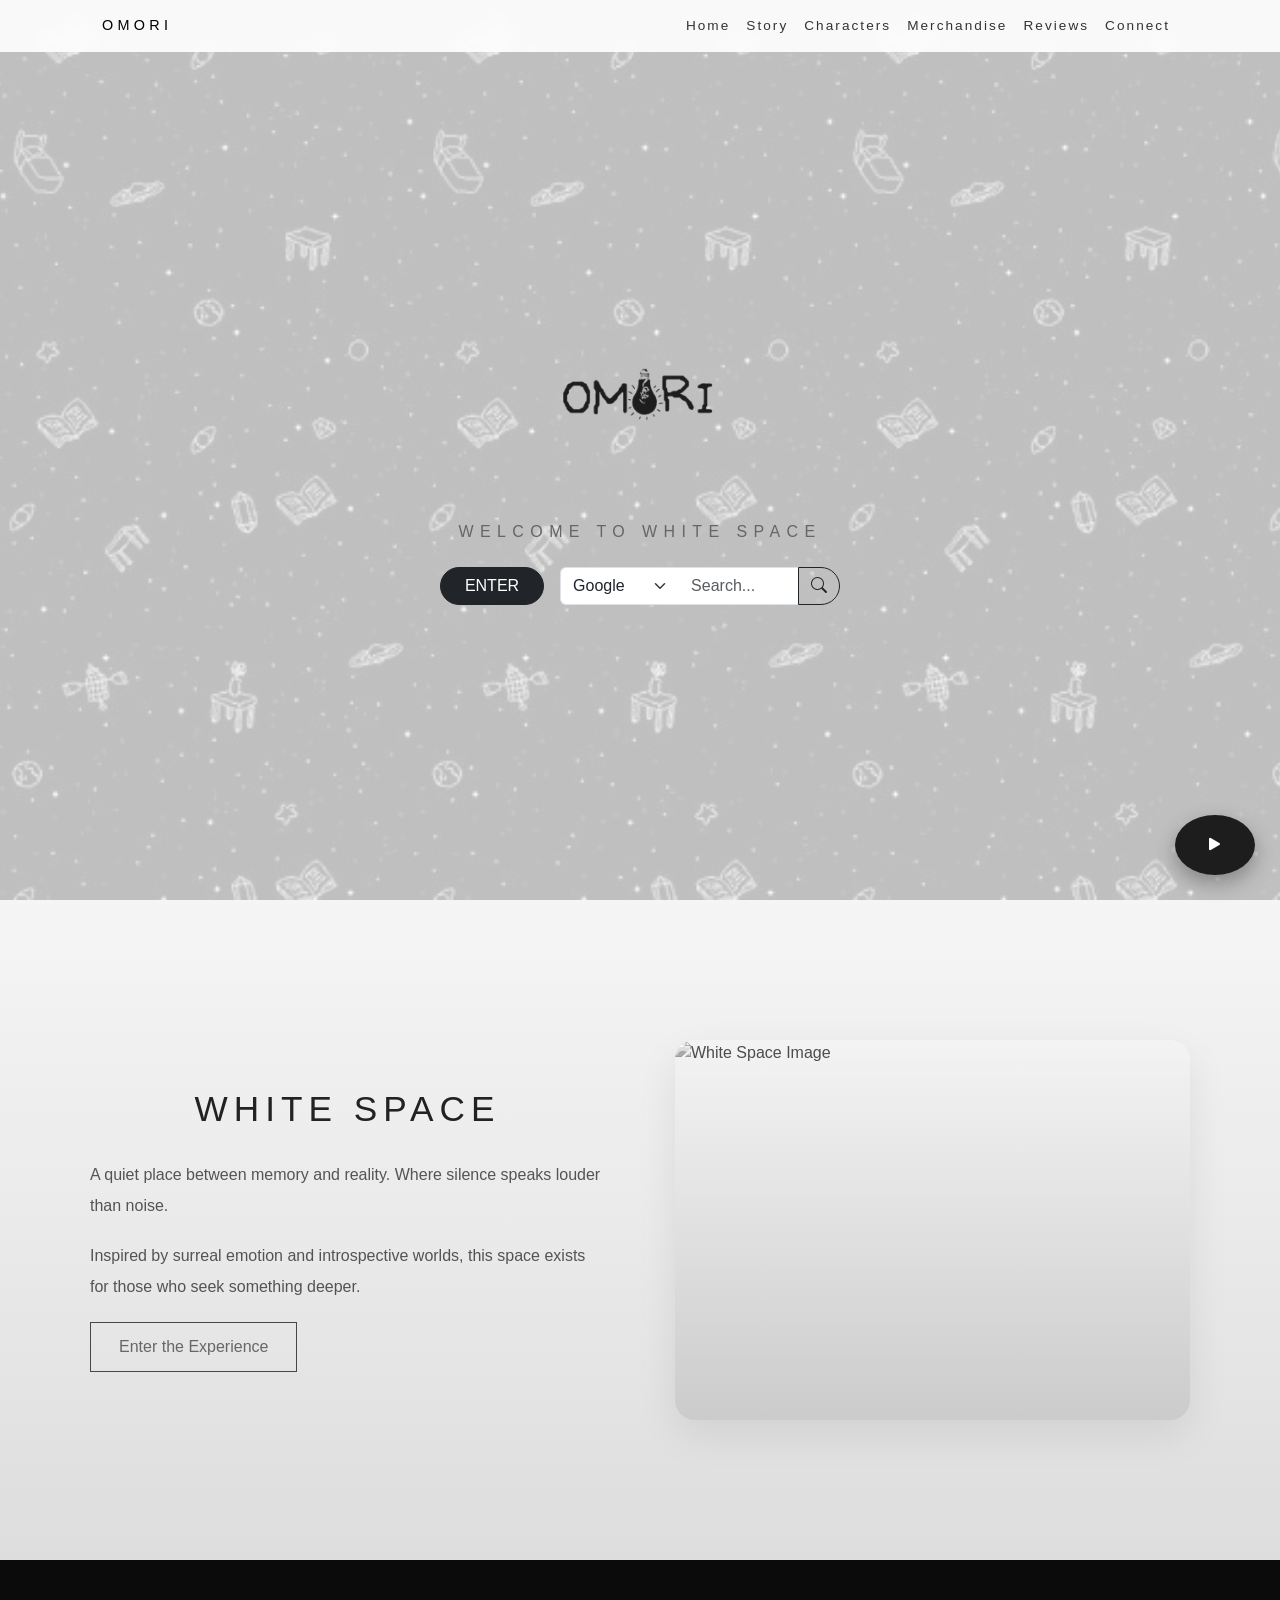
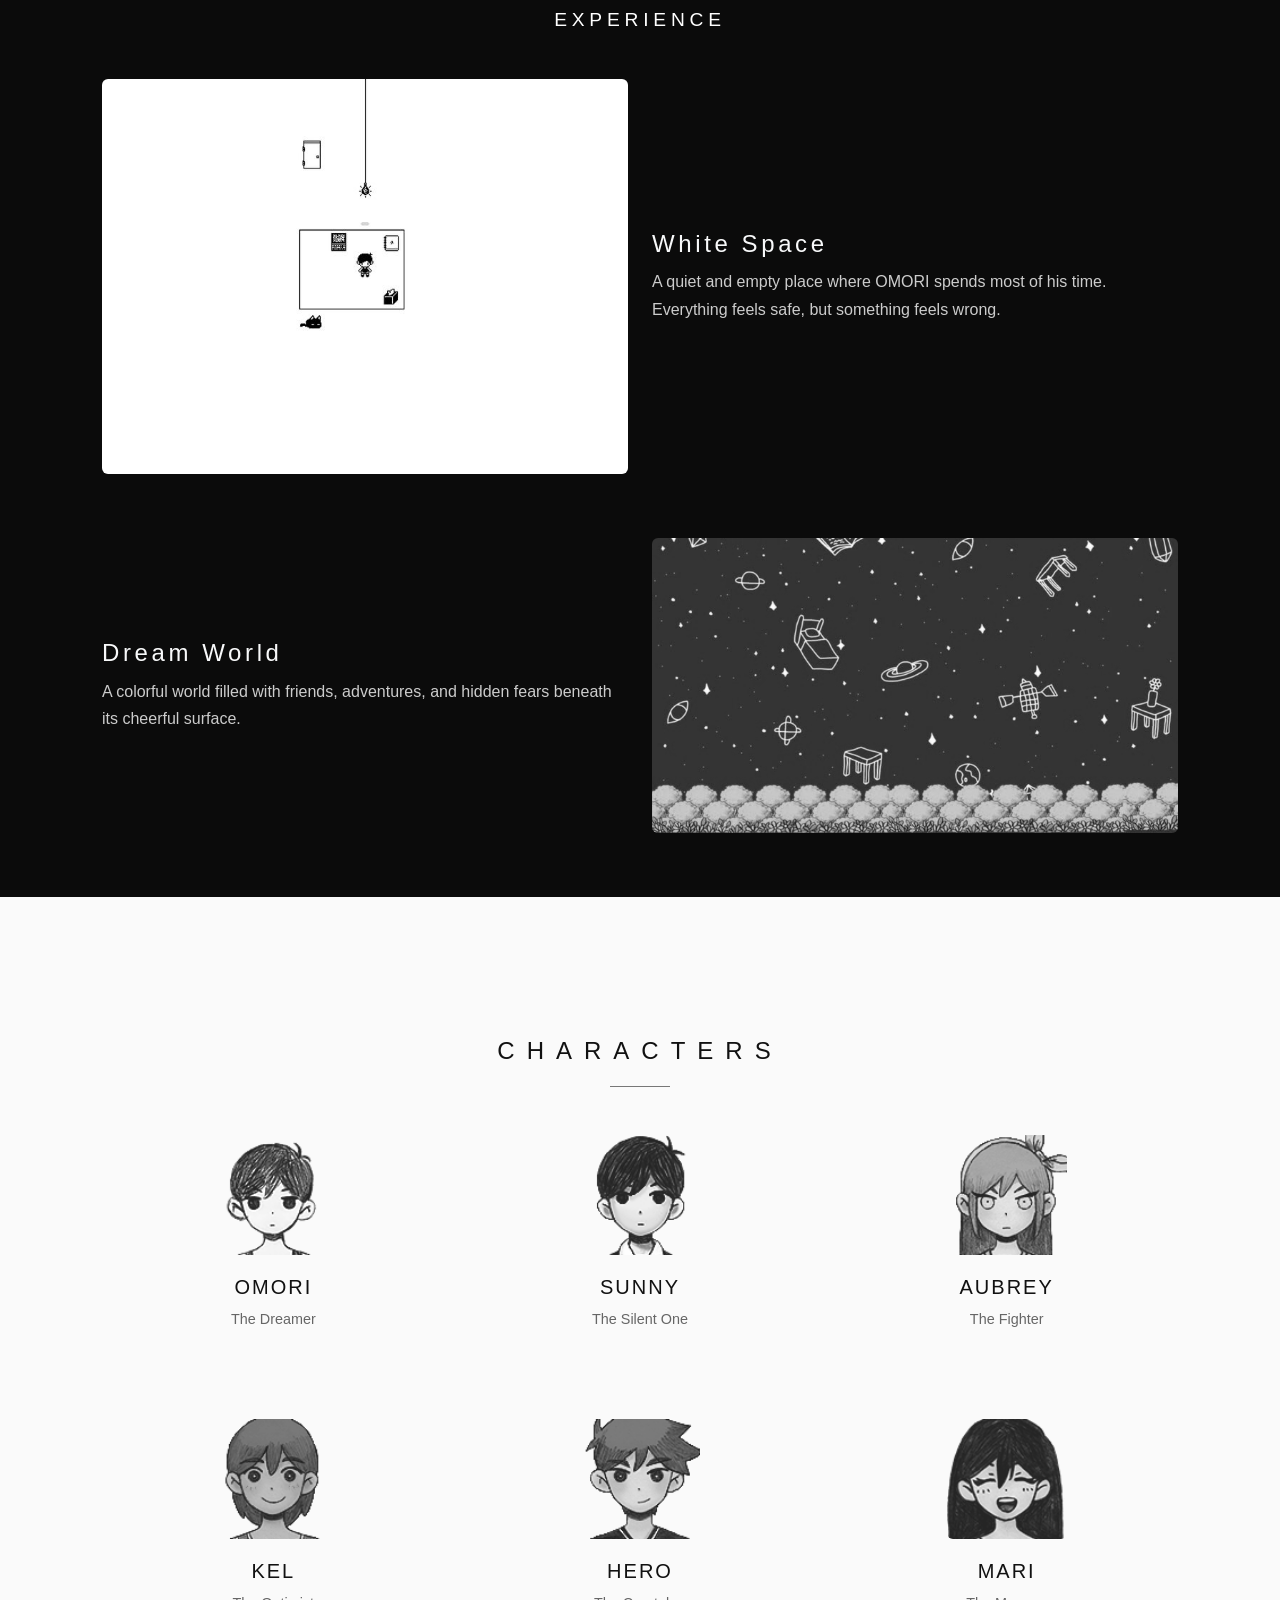
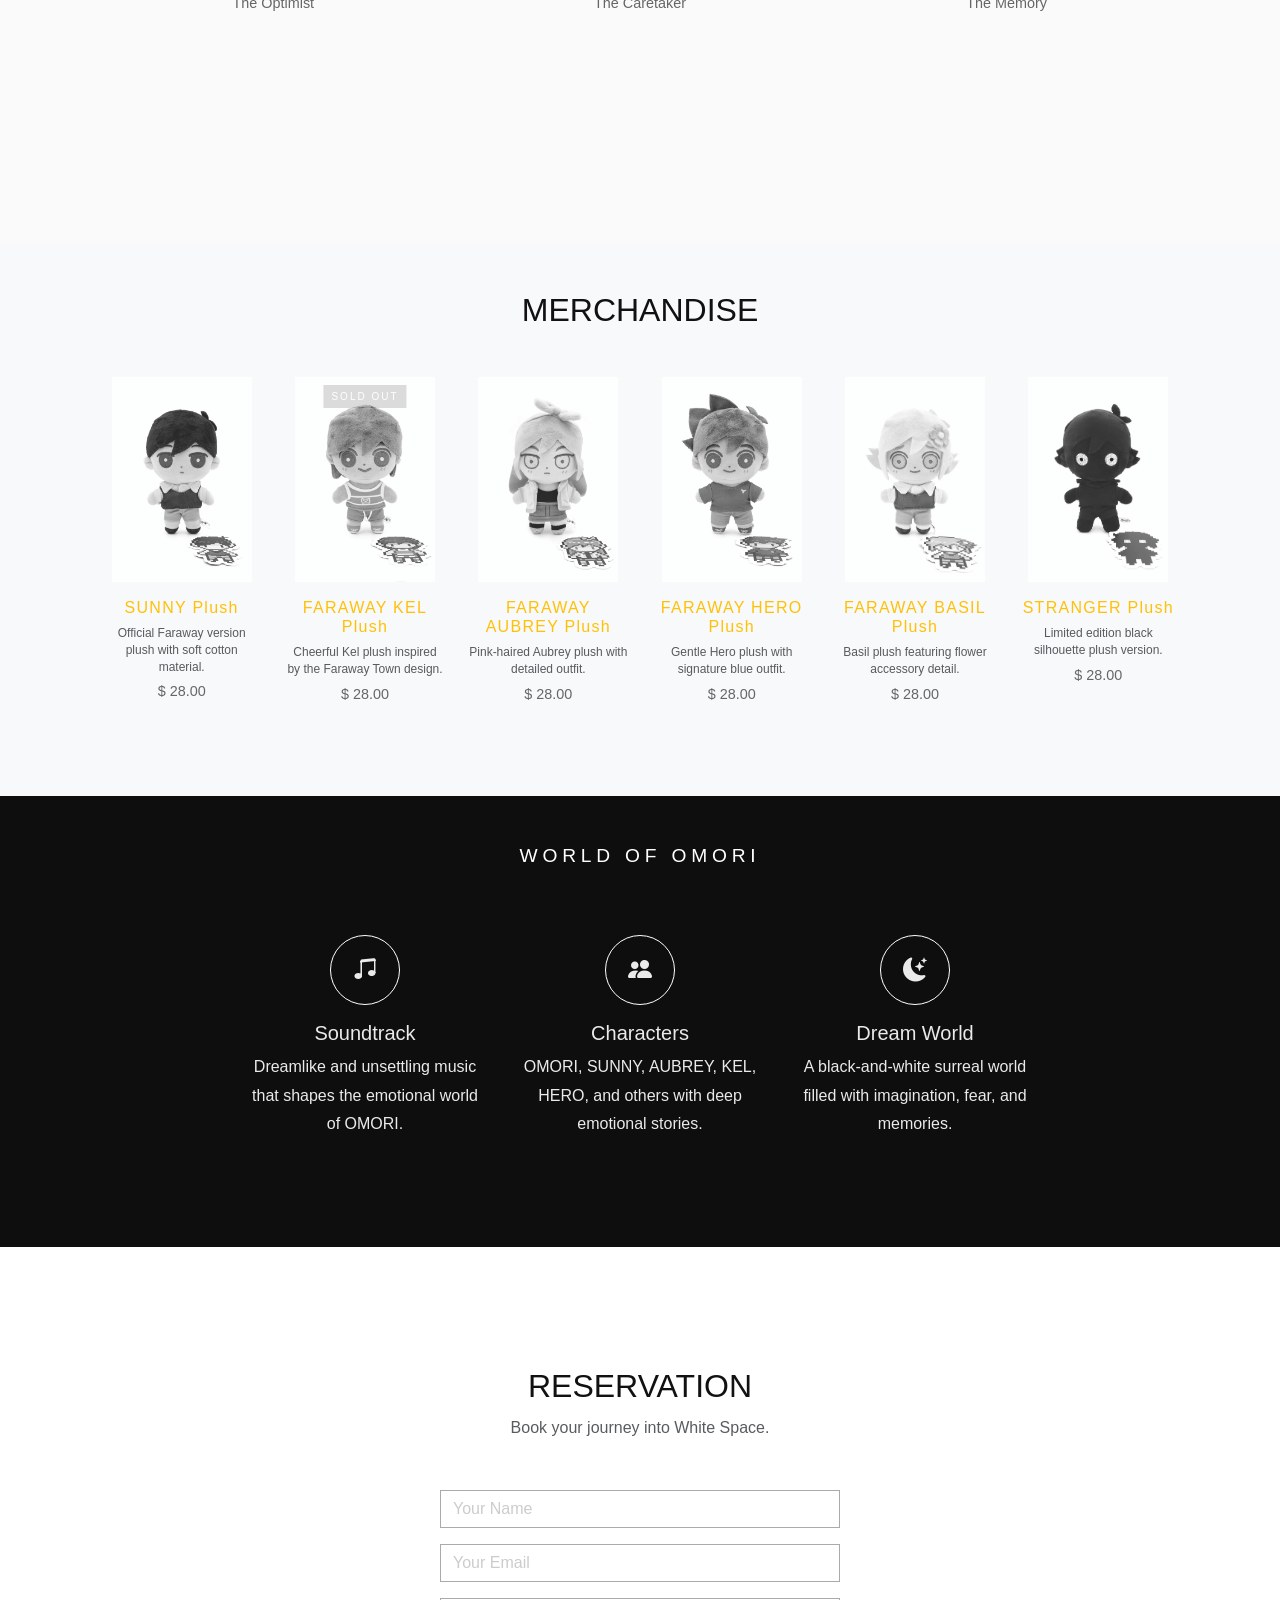
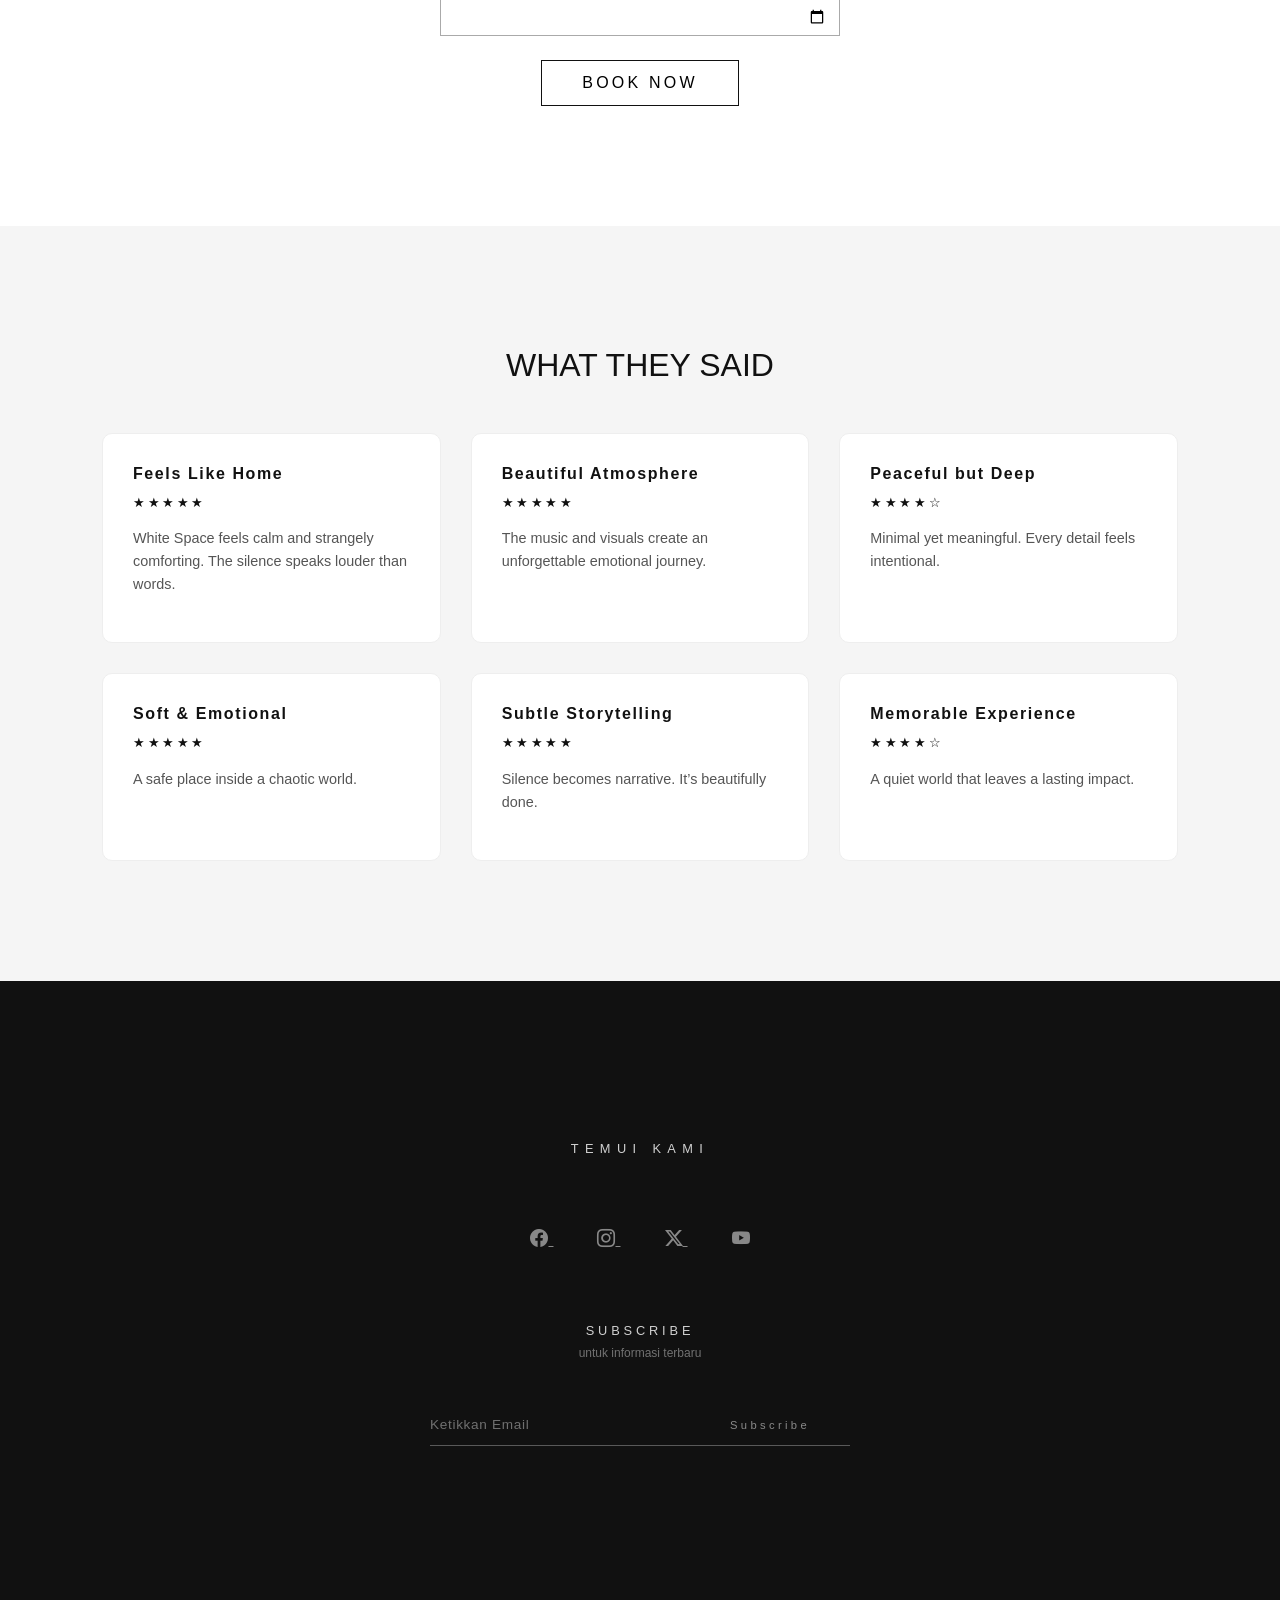
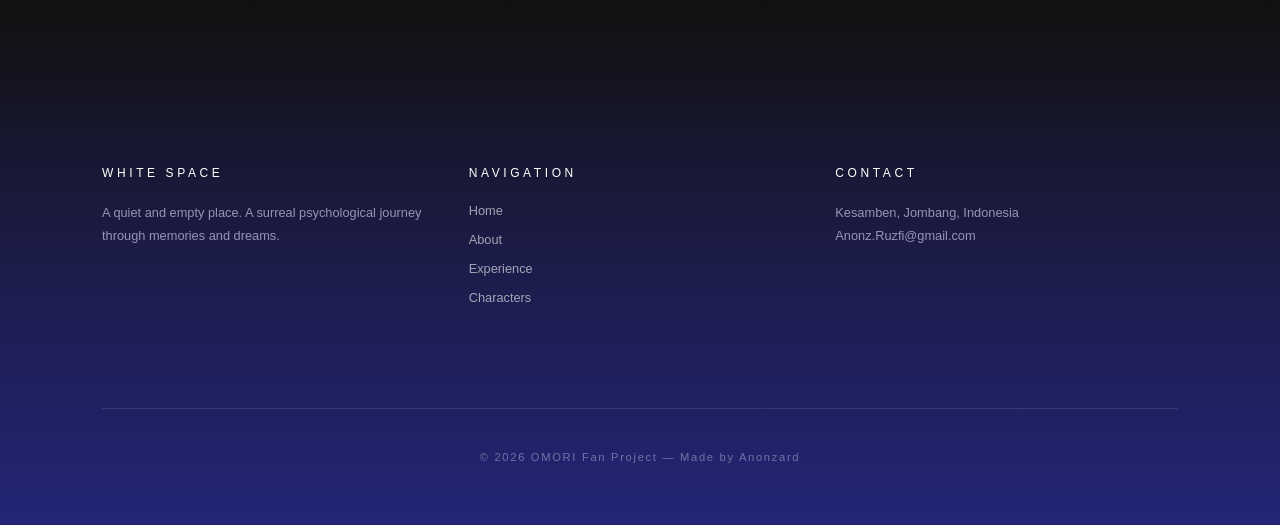
==== commit b1bc0e7a: "update product untuk sts" ====
--- a/index.html
+++ b/index.html
@@ -8,7 +8,7 @@
   <link href="https://cdn.jsdelivr.net/npm/bootstrap@5.3.3/dist/css/bootstrap.min.css" rel="stylesheet">
   <link href="https://cdn.jsdelivr.net/npm/bootstrap-icons/font/bootstrap-icons.css" rel="stylesheet">
   <link href="https://cdn.jsdelivr.net/npm/bootstrap-icons@1.11.3/font/bootstrap-icons.css" rel="stylesheet">
-  <link rel="stylesheet" href="style.css">
+  <link rel="stylesheet" href="css/style.css">
 </head>
 <body>
 
@@ -23,39 +23,41 @@
 
     <div class="collapse navbar-collapse" id="omoriNav">
       <ul class="navbar-nav ms-auto">
+
         <li class="nav-item">
           <a class="nav-link" href="#home">Home</a>
         </li>
+
         <li class="nav-item">
-          <a class="nav-link" href="#about">About</a>
+          <a class="nav-link" href="#about">Story</a>
         </li>
-        <li class="nav-item">
-          <a class="nav-link" href="#experience">Experience</a>
-        </li>
+
         <li class="nav-item">
           <a class="nav-link" href="#characters">Characters</a>
         </li>
+
         <li class="nav-item">
-          <a class="nav-link" href="#merchandise">Merchandise</a>
+          <a class="nav-link" href="product.html">Merchandise</a>
         </li>
-        <li class="nav-item">
-          <a class="nav-link" href="#reservation">Reservation</a>
-        </li>
+
         <li class="nav-item">
           <a class="nav-link" href="#review">Reviews</a>
         </li>
+
         <li class="nav-item">
-          <a class="nav-link" href="#connect">Subscribe</a>
+          <a class="nav-link" href="#connect">Connect</a>
         </li>
+
       </ul>
     </div>
   </div>
 </nav>
+
 
 <!-- HERO WITH PARALLAX -->
 <section id="home" class="hero parallax fade">
   <div class="hero-content text-center">
-
+    
     <img src="img/logo.png" class="hero-logo">
     <p class="hero-sub">WELCOME TO WHITE SPACE</p>
 
@@ -69,10 +71,27 @@
 
       <!-- SEARCH -->
       <div class="input-group hero-search">
-        <input type="text" class="form-control" placeholder="Search White Space...">
-        <button class="btn btn-outline-dark">
+        <form id="heroSearchForm" target="_blank" class="input-group hero-search">
+
+        <select id="searchEngine" class="form-select">
+          <option value="google">Google</option>
+          <option value="youtube">YouTube</option>
+          <option value="site">White Space</option>
+        </select>
+
+        <input 
+          type="text" 
+          id="searchQuery"
+          class="form-control" 
+          placeholder="Search..."
+          required
+        >
+
+        <button class="btn btn-outline-dark" type="submit">
           <i class="bi bi-search"></i>
         </button>
+
+        </form>
       </div>
 
     </div>
@@ -82,12 +101,32 @@
 
 
 <!-- ABOUT -->
-<section id="about" class="section fade">
-  <div class="container text-center">
-    <h2>ABOUT</h2>
-    <p>
-      A surreal psychological journey through memories and dreams.
-    </p>
+<section id="about" class="about-section fade">
+  <div class="grain-overlay"></div>
+
+  <div class="about-container">
+
+    <div class="about-text">
+      <h2 class="section-title">WHITE SPACE</h2>
+      <p class="about-desc">
+        A quiet place between memory and reality.
+        Where silence speaks louder than noise.
+      </p>
+
+      <p class="about-desc">
+        Inspired by surreal emotion and introspective worlds,
+        this space exists for those who seek something deeper.
+      </p>
+
+      <a href="#experience" class="about-btn">Enter the Experience</a>
+    </div>
+
+    <div class="about-visual">
+      <div class="about-box">
+  <img src="https://i.pinimg.com/1200x/28/f8/63/28f8636e9ae4ce0aac86f513ea376e2a.jpg" alt="White Space Image">
+</div>
+    </div>
+
   </div>
 </section>
 
@@ -124,7 +163,7 @@
 
   </div>
 </section>
-
+</section>
 
 <!-- CHARACTERS-->
 <section id="characters" class="team-section fade">
@@ -468,7 +507,7 @@
   </button>
 </div>
 <script src="https://cdn.jsdelivr.net/npm/bootstrap@5.3.3/dist/js/bootstrap.bundle.min.js"></script>
-<script src="script.js"></script>
+<script src="js/script.js"></script>
 
 </body>
 </html>
--- a/css/style.css
+++ b/css/style.css
@@ -0,0 +1,953 @@
+body {
+  margin: 0;
+  font-family: Arial, sans-serif;
+  background: #fff;
+  color: #111;
+}
+
+
+.container {
+  max-width: 1100px;
+}
+
+p {
+  line-height: 1.8;
+}
+
+h2 {
+  text-transform: uppercase;
+}
+
+/* Minimalist input style */
+.minimalist-input {
+  border: none;
+  border-bottom: 1px solid #999;
+  border-radius: 0;
+  background: transparent;
+}
+
+.minimalist-input:focus {
+  box-shadow: none;
+  border-color: #000;
+}
+
+/* Minimalist button */
+.minimal-btn {
+  border: 1px solid #111;
+  background: none;
+  padding: 10px 40px;
+  letter-spacing: 0.2em;
+  transition: 0.3s ease;
+}
+
+.minimal-btn:hover {
+  background: #111;
+  color: white;
+}
+
+
+/* NAVBAR */
+.navbar {
+  background: rgba(255,255,255,0.9);
+  backdrop-filter: blur(6px);
+  transition: transform 0.4s ease, opacity 0.4s ease;
+}
+
+.navbar.hide {
+  transform: translateY(-100%);
+  opacity: 0;
+}
+
+.navbar-brand {
+  letter-spacing: 0.3em;
+  font-size: 0.9rem;
+}
+
+.nav-link {
+  font-size: 0.85rem;
+  letter-spacing: 0.15em;
+  color: #333;
+}
+
+.nav-link:hover {
+  color: #000;
+}
+
+/* PARALLAX HERO */
+.parallax {
+  background-image: url("../img/bg-omori.jpg");
+  background-size: cover;
+  background-position: center;
+  background-attachment: fixed;
+}
+
+/* overlay for better text visibility */
+.hero::before {
+  content: "";
+  position: absolute;
+  inset: 0;
+  background: rgba(255,255,255,0.75);
+}
+
+.hero {
+  position: relative;
+  height: 100vh;
+  display: flex;
+  justify-content: center;
+  align-items: center;
+}
+
+.hero-content {
+  position: relative;
+  z-index: 1;
+}
+
+
+/* HERO */
+.hero {
+  height: 100vh;
+  display: flex;
+  justify-content: center;
+  align-items: center;
+}
+
+.hero-logo {
+  width: 220px;
+  opacity: 0.85;
+}
+
+.hero-sub {
+  letter-spacing: 0.4em;
+  color: #666;
+  margin: 20px 0;
+}
+
+button {
+  background: transparent;
+  border: 1px solid #222;
+  padding: 10px 40px;
+  transition: 0.3s ease;
+}
+
+button:hover {
+  background: #111;
+  color: #fff;
+}
+
+/* SECTIONS */
+.section {
+  padding: 120px 0;
+}
+.section-title {
+  text-align: center;
+  font-size: 2.5rem;
+  margin-bottom: 60px;
+  position: relative;
+}
+
+/* HERO SEARCH BAR */
+.hero-search {
+  max-width: 280px;
+}
+
+.hero-search input {
+  border-radius: 50px 0 0 50px;
+}
+
+.hero-search button {
+  border-radius: 0 50px 50px 0;
+}
+
+.hero-search select {
+  max-width: 120px;
+  border-right: none;
+}
+
+.hero-search input {
+  border-left: none;
+}
+
+#enterBtn {
+  border-radius: 50px;
+  transition: 0.3s ease;
+}
+
+#enterBtn:hover {
+  transform: scale(1.05);
+}
+
+/* ABOUT SECTION */
+.about-section {
+  position: relative;
+  padding: 140px 20px;
+  background: linear-gradient(
+    to bottom,
+    #f5f5f5,
+    #eaeaea,
+    #dddddd
+  );
+  color: #222;
+}
+
+/* subtle grain texture */
+.grain-overlay {
+  position: absolute;
+  inset: 0;
+  background-image: url("https://grainy-gradients.vercel.app/noise.svg");
+  opacity: 0.05;
+  pointer-events: none;
+}
+
+.about-container {
+  position: relative;
+  max-width: 1100px;
+  margin: auto;
+  display: grid;
+  grid-template-columns: 1fr 1fr;
+  gap: 70px;
+  align-items: center;
+  z-index: 2;
+}
+
+.section-title {
+  font-size: 2.2rem;
+  letter-spacing: 6px;
+  margin-bottom: 30px;
+}
+
+.about-desc {
+  line-height: 1.9;
+  opacity: 0.75;
+  margin-bottom: 20px;
+}
+
+.about-btn {
+  display: inline-block;
+  padding: 12px 28px;
+  border: 1px solid #474648;
+  color: #454545c9;
+  text-decoration: none;
+  transition: all 0.4s ease;
+}
+
+.about-btn:hover {
+  background: #c9c9ff;
+  color: #1a1b3a;
+  transform: translateY(-3px);
+}
+
+/* cinematic visual box */
+.about-box {
+  width: 100%;
+  height: 380px;
+  overflow: hidden;
+  border-radius: 20px;
+  box-shadow: 0 15px 40px rgba(0,0,0,0.08);
+  position: relative;
+}
+
+.about-box img {
+  width: 100%;
+  height: 100%;
+  object-fit: cover;
+  filter: grayscale(100%);
+  transition: 0.6s ease;
+}
+
+/* subtle hover */
+.about-box:hover img {
+  transform: scale(1.05);
+  filter: grayscale(0%);
+}
+
+.about-box::after {
+  content: "";
+  position: absolute;
+  inset: 0;
+  background: linear-gradient(
+    to bottom,
+    rgba(255,255,255,0.2),
+    rgba(0,0,0,0.1)
+  );
+}
+
+/* floating animation */
+@keyframes floatBox {
+  0% { transform: translateY(0px); }
+  50% { transform: translateY(-15px); }
+  100% { transform: translateY(0px); }
+}
+
+/* floating particles background */
+.particles {
+  position: fixed;
+  inset: 0;
+  pointer-events: none;
+  background-image:
+    radial-gradient(2px 2px at 20% 30%, rgba(255,255,255,0.3), transparent),
+    radial-gradient(2px 2px at 70% 60%, rgba(255,255,255,0.2), transparent),
+    radial-gradient(2px 2px at 40% 80%, rgba(255,255,255,0.25), transparent);
+  animation: moveParticles 20s linear infinite;
+  z-index: 0;
+}
+
+@keyframes moveParticles {
+  from { transform: translateY(0); }
+  to { transform: translateY(-100px); }
+}
+
+/* FADE EFFECT */
+.fade {
+  opacity: 0;
+  transform: translateY(30px);
+  transition: 1.2s ease;
+}
+
+.fade.show {
+  opacity: 1;
+  transform: translateY(0);
+}
+
+/* EXPERIENCE SECTION */
+.omori-experience {
+  background-color: #0b0b0b;
+}
+
+.omori-img {
+  filter: grayscale(100%);
+  transition: filter 0.4s ease, transform 0.4s ease;
+}
+
+.omori-img:hover {
+  filter: grayscale(0%);
+  transform: scale(1.02);
+}
+
+.omori-experience h4 {
+  letter-spacing: 0.15em;
+  margin-bottom: 10px;
+}
+
+.omori-experience p {
+  color: #cccccc;
+  line-height: 1.7;
+}
+
+
+/* MERCH SECTION */
+.merch-item {
+  text-align: center;
+  transition: transform 0.3s ease;
+}
+
+.merch-item img {
+  width: 100%;
+  max-width: 140px;
+  filter: grayscale(100%);
+  opacity: 0.85;
+  transition: 0.4s ease;
+}
+
+/* Hover effect */
+.merch-item:hover img {
+  filter: grayscale(0%);
+  opacity: 1;
+  transform: scale(1.05);
+}
+
+.merch-item h6 {
+  margin-top: 20px;
+  letter-spacing: 0.08em;
+  font-weight: 500;
+}
+
+.merch-item p {
+  color: #666;
+  font-size: 0.9rem;
+}
+
+.sold-badge {
+  position: absolute;
+  top: 8px;
+  left: 50%;
+  transform: translateX(-50%);
+  background: #111;
+  color: white;
+  font-size: 10px;
+  padding: 4px 8px;
+  letter-spacing: 0.2em;
+}
+
+.merch-item small {
+  font-size: 0.75rem;
+  line-height: 1.4;
+}
+
+.merch-item {
+  transition: 0.3s ease;
+}
+
+.merch-item:hover {
+  transform: translateY(-6px);
+}
+
+
+
+
+/* CHAR SECTION */
+.team-section {
+  padding: 140px 0;
+  background: #fafafa;
+}
+
+.team-title {
+  letter-spacing: 0.5em;
+  font-size: 1.5rem;
+}
+
+.team-line {
+  width: 60px;
+  height: 1px;
+  background: #777;
+  margin: 20px auto 0;
+}
+
+.team-member {
+  margin-bottom: 70px;
+  transition: transform 0.3s ease;
+}
+
+.team-member:hover {
+  transform: translateY(-6px);
+}
+
+.team-img {
+  border-radius: 6px; /* lebih tenang dari circle */
+}
+
+
+.team-img {
+  width: 120px;
+  height: 120px;
+  object-fit: cover;
+  filter: grayscale(100%);
+  opacity: 0.85;
+  transition: 0.4s ease;
+}
+
+.team-member h5 {
+  margin-top: 20px;
+  letter-spacing: 0.1em;
+}
+
+.team-member p {
+  color: #666;
+  font-size: 0.9rem;
+}
+
+.team-member:hover .team-img {
+  filter: grayscale(0%);
+  opacity: 1;
+}
+
+/* MEDIA SECTION */
+.omori-media {
+  background-color: #0e0e0e;
+}
+
+.omori-title {
+  color: #ffffff;
+  letter-spacing: 0.25em;
+  font-size: 1.2rem;
+}
+
+.omori-card {
+  color: #eaeaea;
+  padding: 20px;
+  transition: transform 0.4s ease, opacity 0.4s ease;
+}
+
+.omori-card:hover {
+  transform: translateY(-8px);
+  opacity: 0.9;
+}
+
+.icon-omori {
+  width: 70px;
+  height: 70px;
+  border: 1px solid #ffffff;
+  display: flex;
+  align-items: center;
+  justify-content: center;
+  border-radius: 50%;
+  font-size: 1.5rem;
+  transition: background 0.4s ease, color 0.4s ease;
+}
+
+.omori-card:hover .icon-omori {
+  background: #ffffff;
+  color: #000000;
+}
+
+/* Reservation & Subscribe Form */
+.reservation-form,
+.subscribe-box {
+  max-width: 400px;
+}
+
+.reservation-form input,
+.subscribe-box input {
+  background: transparent;
+  border: 1px solid #aaa;
+  color: white;
+}
+
+.reservation-form input::placeholder,
+.subscribe-box input::placeholder {
+  color: #ccc;
+}
+
+/* Review Section */
+.review-section {
+  background: #f5f5f5;
+}
+
+.review-grid {
+  display: grid;
+  grid-template-columns: repeat(auto-fit, minmax(280px, 1fr));
+  gap: 30px;
+}
+
+.review-card {
+  background: white;
+  padding: 30px;
+  border-radius: 10px;
+  text-align: left;
+  transition: 0.3s ease;
+  border: 1px solid #eee;
+}
+
+.review-card h6 {
+  margin-bottom: 10px;
+  letter-spacing: 0.1em;
+  font-weight: 600;
+}
+
+.review-card p {
+  font-size: 0.9rem;
+  color: #555;
+  line-height: 1.6;
+}
+
+.stars {
+  font-size: 0.8rem;
+  letter-spacing: 0.2em;
+  margin-bottom: 15px;
+  color: #111;
+}
+
+.review-card:hover {
+  transform: translateY(-6px);
+  box-shadow: 0 10px 25px rgba(0,0,0,0.05);
+}
+
+
+/* OMORI CONNECT SECTION */
+.connect-section {
+  background: #111;
+  color: #fff;
+  padding: 160px 20px;
+  text-align: center;
+}
+
+/* Title */
+.connect-title {
+  letter-spacing: 0.5em;
+  font-size: 0.8rem;
+  font-weight: 400;
+  margin-bottom: 70px;
+  opacity: 0.8;
+}
+
+/* Social Icons */
+.social-icons {
+  margin-bottom: 70px;
+}
+
+.social-icons a {
+  color: #fff;
+  font-size: 18px;
+  margin: 0 22px;
+  opacity: 0.5;
+  transition: all 0.4s ease;
+}
+
+.social-icons a:hover {
+  opacity: 1;
+  transform: translateY(-4px);
+}
+
+/* Subscribe Title */
+.subscribe-title {
+  letter-spacing: 0.3em;
+  font-size: 0.8rem;
+  margin-bottom: 5px;
+  opacity: 0.8;
+}
+
+.subscribe-sub {
+  font-size: 0.75rem;
+  opacity: 0.4;
+  margin-bottom: 40px;
+}
+
+/* Subscribe Box */
+.subscribe-box {
+  max-width: 420px;
+  margin: 0 auto;
+  display: flex;
+  border-bottom: 1px solid rgba(255,255,255,0.3);
+}
+
+.subscribe-box input {
+  flex: 1;
+  background: transparent;
+  border: none;
+  outline: none;
+  color: #fff;
+  padding: 10px 0;
+  font-size: 0.85rem;
+}
+
+.subscribe-box input::placeholder {
+  color: rgba(255,255,255,0.4);
+  letter-spacing: 0.05em;
+}
+
+.subscribe-box button {
+  background: none;
+  border: none;
+  color: #fff;
+  letter-spacing: 0.3em;
+  font-size: 0.7rem;
+  cursor: pointer;
+  opacity: 0.5;
+  transition: all 0.4s ease;
+}
+
+.subscribe-box button:hover {
+  opacity: 1;
+}
+
+/* Floating music button */
+.music-control {
+  position: fixed;
+  bottom: 25px;
+  right: 25px;
+  z-index: 999;
+}
+
+.music-control button {
+  width: 60px;
+  height: 60px;
+  border-radius: 50%;
+  border: none;
+  background: rgba(0, 0, 0, 0.85);
+  color:  white;
+  backdrop-filter: blur(6px);
+  display: flex;
+  align-items: center;
+  justify-content: center;
+  font-size: 22px;
+  cursor: pointer;
+  box-shadow: 0 8px 20px rgba(0,0,0,0.3);
+  transition: all 0.3s ease;
+}
+
+.music-control button:hover {
+  transform: scale(1.1);
+  background: #111;
+}
+
+.music-control button:active {
+  transform: scale(0.95);
+}
+
+.fade-out {
+  opacity: 0;
+  transition: 0.8s ease;
+}
+
+/* FOOTER */
+.omori-footer {
+  position: relative;
+  background: linear-gradient(
+    to bottom,
+    #111,
+    hsl(240, 45%, 20%),
+    hsl(238, 55%, 30%)
+  );
+  color: #e6e6ff;
+  padding: 160px 20px 60px;
+  font-size: 0.8rem;
+  overflow: hidden;
+}
+
+/* Subtle Grain Texture */
+.omori-footer::before {
+  content: "";
+  position: absolute;
+  inset: 0;
+  background-image: url("https://www.transparenttextures.com/patterns/asfalt-light.png");
+  opacity: 0.05;
+  pointer-events: none;
+}
+
+/* Titles */
+.footer-title {
+  letter-spacing: 0.3em;
+  font-size: 0.75rem;
+  margin-bottom: 20px;
+  color: white;
+}
+
+/* Text */
+.footer-desc,
+.footer-contact {
+  line-height: 1.8;
+  opacity: 0.6;
+}
+
+/* Links */
+.footer-links {
+  list-style: none;
+  padding: 0;
+}
+
+.footer-links li {
+  margin-bottom: 10px;
+}
+
+.footer-links a {
+  text-decoration: none;
+  color: rgba(255,255,255,0.6);
+  transition: 0.4s ease;
+}
+
+.footer-links a:hover {
+  color: white;
+}
+
+/* Divider */
+.footer-line {
+  height: 1px;
+  background: rgba(255,255,255,0.1);
+  margin: 60px 0 40px;
+}
+
+/* Quote */
+.footer-quote {
+  text-align: center;
+  font-style: italic;
+  opacity: 0.2;
+  margin-bottom: 30px;
+  letter-spacing: 0.1em;
+}
+
+/* Bottom */
+.footer-bottom {
+  font-size: 0.7rem;
+  letter-spacing: 0.15em;
+  opacity: 0.4;
+}
+
+/* Cinematic Fade */
+.omori-footer.fade {
+  opacity: 0;
+  transform: translateY(50px);
+  transition: opacity 1.5s ease, transform 1.5s ease;
+}
+
+.omori-footer.fade.show {
+  opacity: 1;
+  transform: translateY(0);
+}
+
+/* PRODUCT BANNER */
+.product-banner{
+height:50vh;
+background:
+linear-gradient(
+rgba(0,0,0,0.6),
+rgba(0,0,0,0.6)
+),
+url("../img/bg-omori.jpg");
+
+background-size:cover;
+background-position:center;
+}
+
+.product-card{
+background:white;
+border-radius:8px;
+overflow:hidden;
+transition:0.3s ease;
+box-shadow:0 5px 20px rgba(0,0,0,0.08);
+}
+
+.product-card img{
+width:100%;
+transition:0.4s;
+}
+
+.product-card:hover img{
+transform:scale(1.05);
+}
+
+.product-card:hover{
+transform:translateY(-6px);
+box-shadow:0 10px 30px rgba(0,0,0,0.15);
+}
+
+.product-info{
+padding:20px;
+text-align:center;
+}
+
+/* STORE BANNER */
+
+.store-banner{
+
+height:50vh;
+display:flex;
+align-items:center;
+justify-content:center;
+
+background:url("img/bg-omori.jpg");
+background-size:cover;
+background-position:center;
+
+color:white;
+text-align:center;
+}
+
+.store-banner h1{
+letter-spacing:0.3em;
+}
+
+
+
+/* FILTER */
+
+.product-filter{
+
+margin-top:40px;
+}
+
+.filter-btn{
+
+border:1px solid #111;
+background:none;
+padding:8px 20px;
+margin:5px;
+cursor:pointer;
+transition:0.3s;
+}
+
+.filter-btn:hover{
+
+background:#111;
+color:white;
+}
+
+/* PRODUCT CARD */
+
+.product-card{
+
+background:white;
+border-radius:8px;
+overflow:hidden;
+transition:0.3s ease;
+
+box-shadow:0 5px 20px rgba(0,0,0,0.08);
+
+}
+
+.product-card img{
+
+width:100%;
+transition:0.4s;
+}
+
+.product-card:hover img{
+
+transform:scale(1.05);
+
+}
+
+.product-card:hover{
+
+transform:translateY(-6px);
+box-shadow:0 10px 30px rgba(0,0,0,0.15);
+
+}
+
+.product-info{
+
+padding:20px;
+text-align:center;
+
+}
+
+.product-section{
+padding-top:140px;
+padding-bottom:80px;
+}
+
+/* SIDEBAR KATEGORI */
+.product-category h5{
+letter-spacing:0.2em;
+margin-bottom:20px;
+}
+
+.product-category .list-group-item{
+border:none;
+border-bottom:1px solid #eee;
+font-size:0.85rem;
+letter-spacing:0.05em;
+}
+
+.product-category .list-group-item.active{
+background:#111;
+color:white;
+}
+
+/* PRODUCT CARD */
+.product-card{
+border:1px solid #eee;
+transition:0.3s ease;
+}
+
+.product-card img{
+filter:grayscale(100%);
+transition:0.4s ease;
+}
+
+.product-card a img{
+cursor: zoom-in;
+}
+
+.product-card:hover img{
+filter:grayscale(0%);
+transform:scale(1.03);
+}
+
+.product-card:hover{
+transform:translateY(-5px);
+box-shadow:0 10px 25px rgba(0,0,0,0.05);
+}
+
+.product-price{
+color:#ffae00;
+font-weight:600;
+}
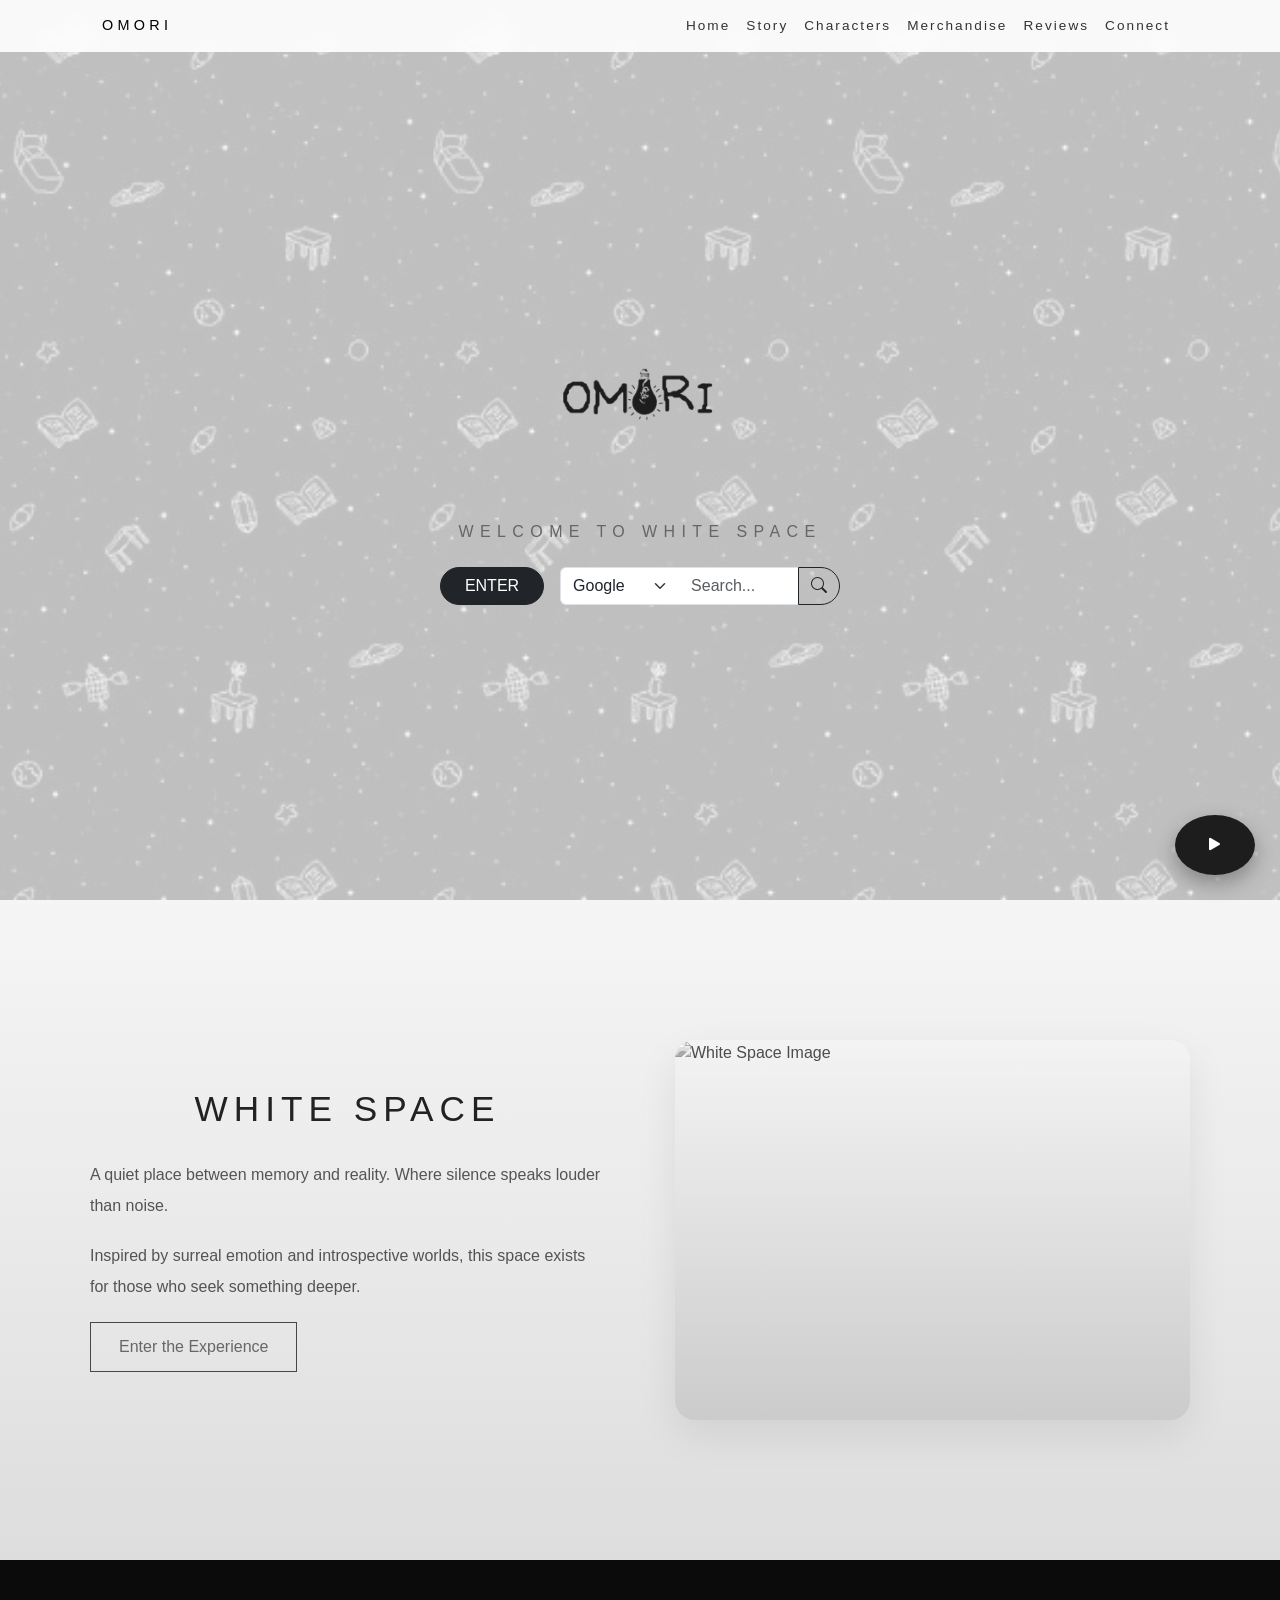
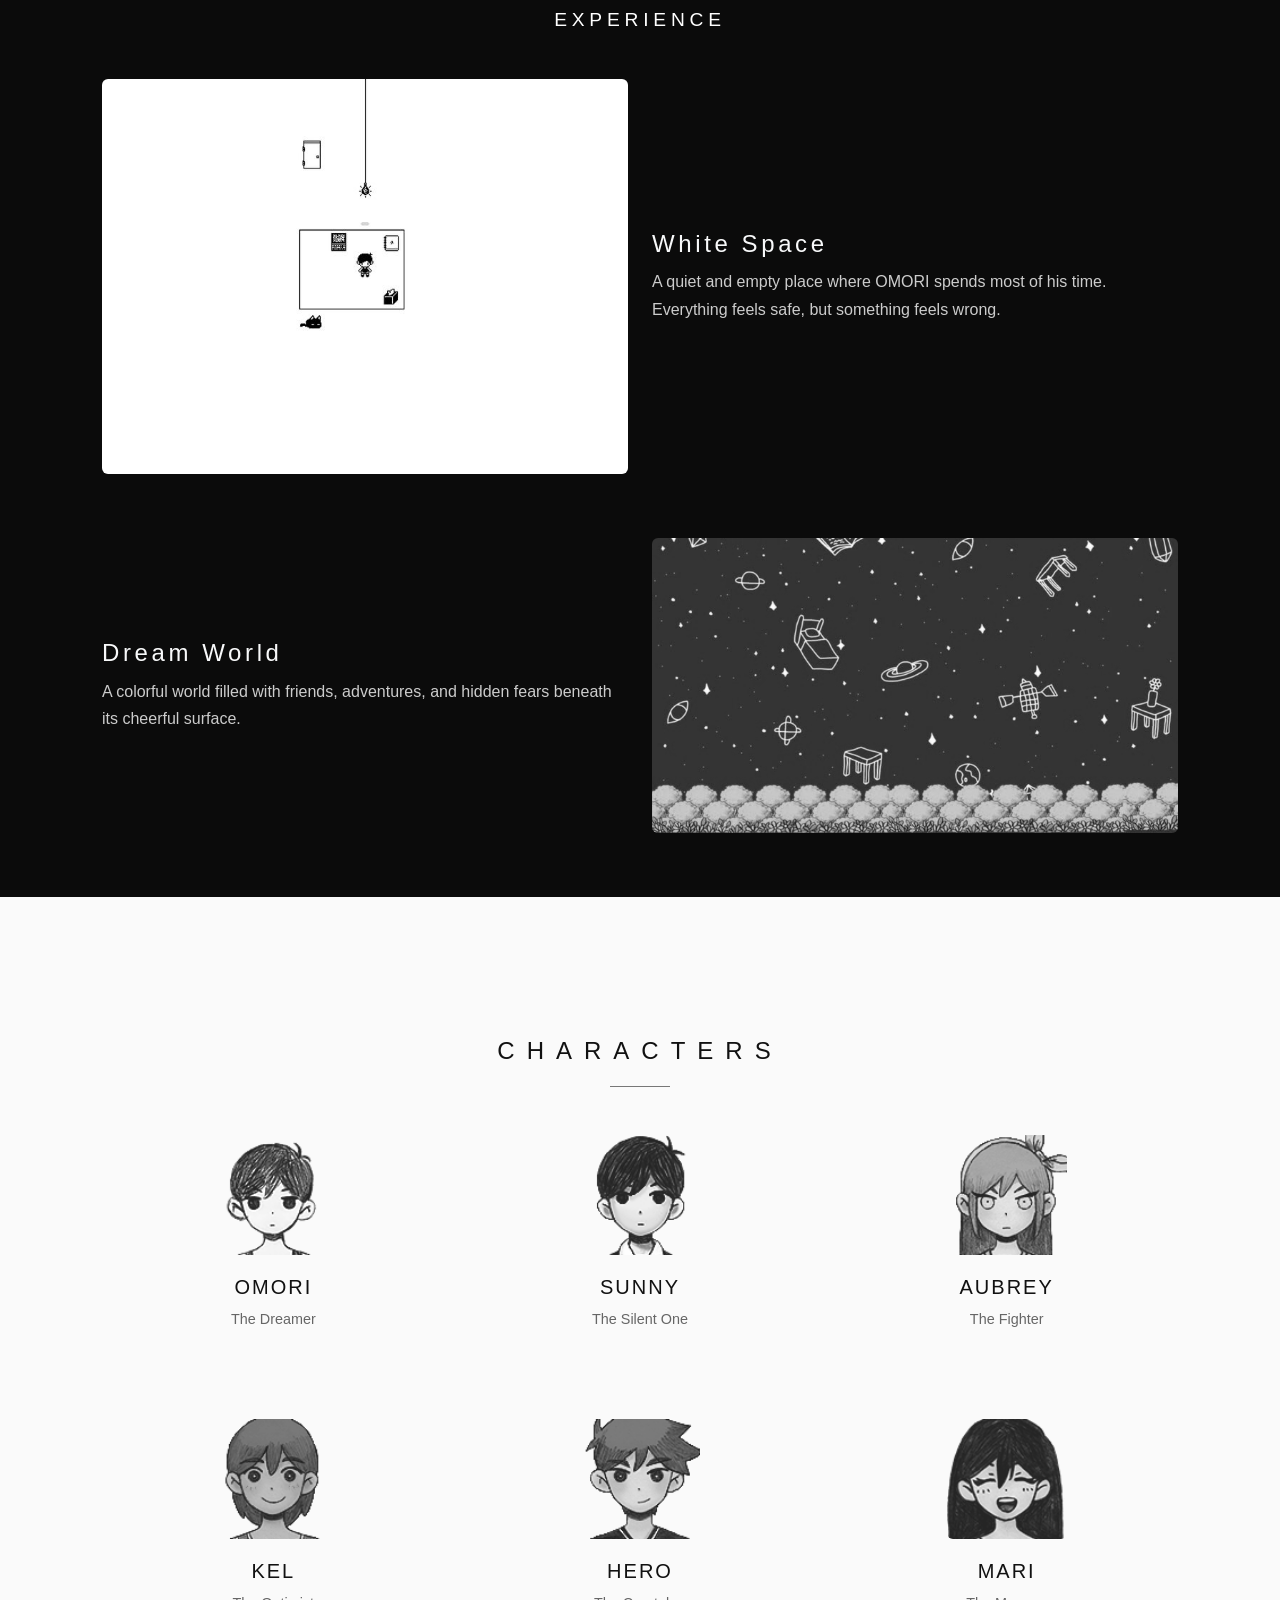
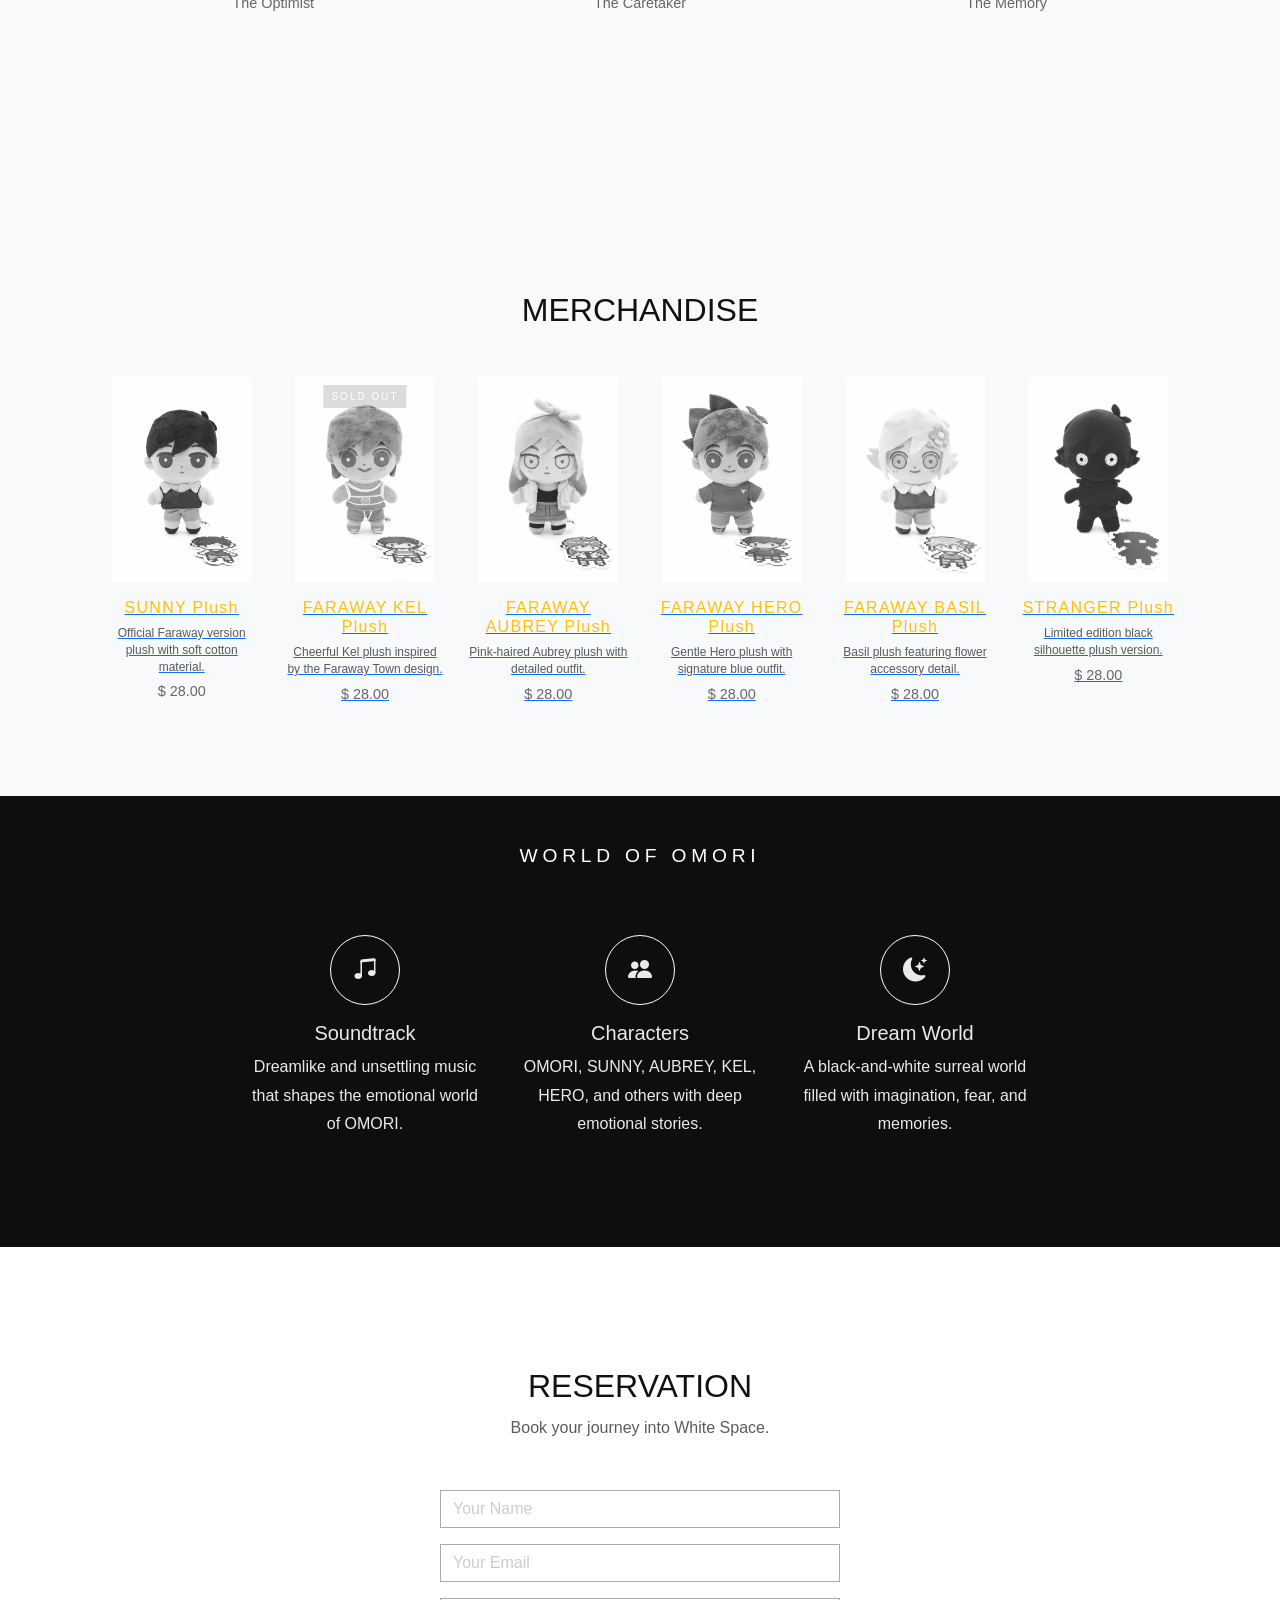
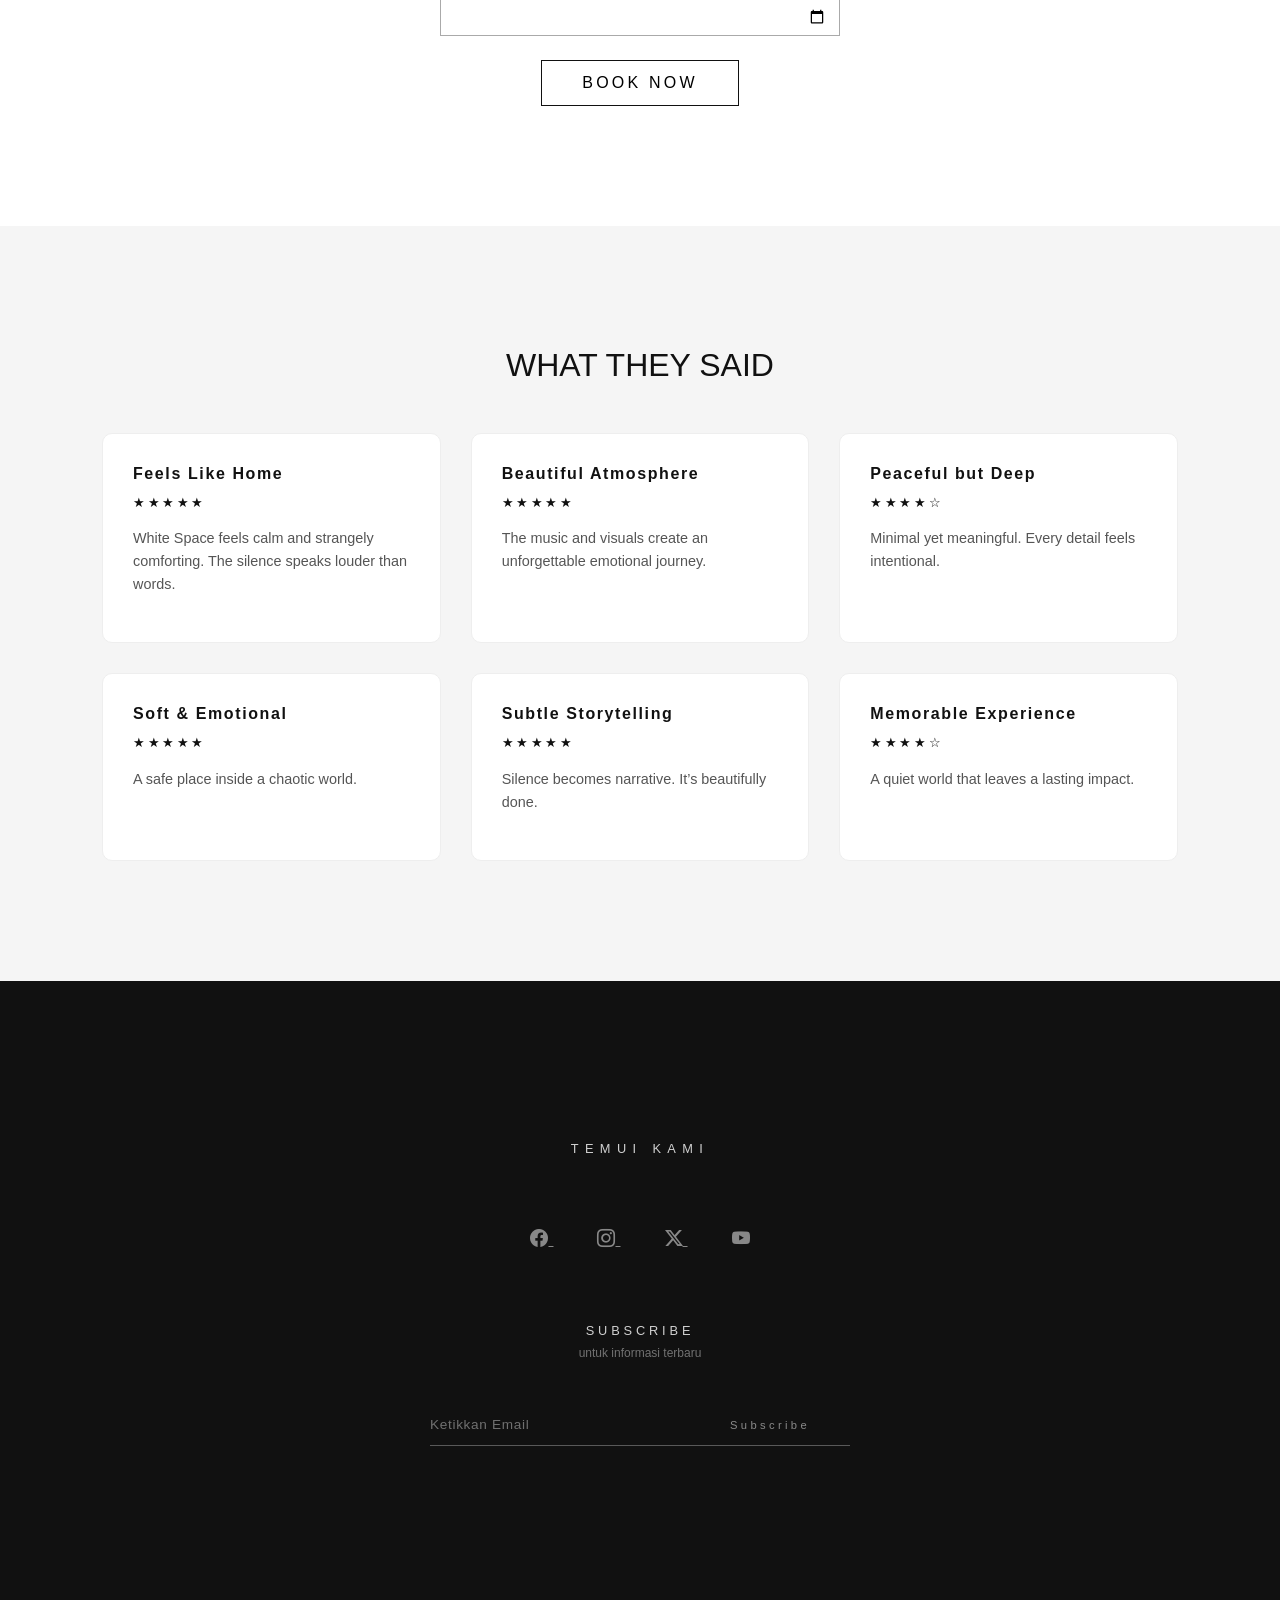
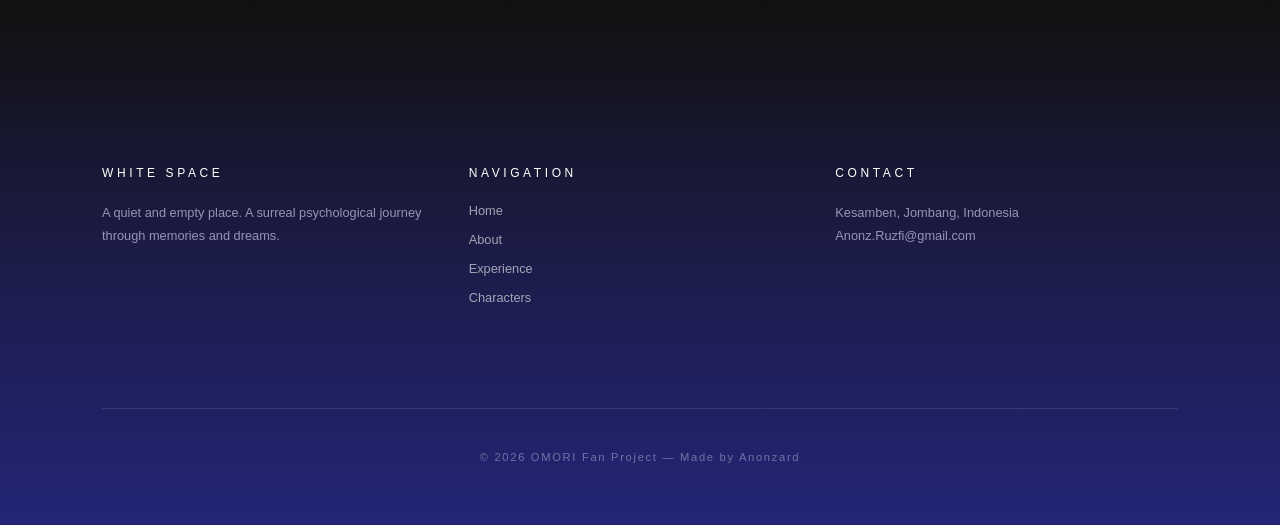
==== commit 16861ebb: "product untuk sts p2" ====
--- a/index.html
+++ b/index.html
@@ -222,16 +222,19 @@
 
       <!-- ITEM 1 -->
       <div class="col-6 col-md-2 mb-4 merch-item">
-        <img src="img/march-sunny.png" class="img-fluid">
-        <h6 class="mt-3 text-warning">SUNNY Plush</h6>
-        <small class="text-muted d-block mb-1">
-          Official Faraway version plush with soft cotton material.
-        </small>
+        <a href="product.html">
+          <img src="img/march-sunny.png" class="img-fluid">
+          <h6 class="mt-3 text-warning">SUNNY Plush</h6>
+          <small class="text-muted d-block mb-1">
+            Official Faraway version plush with soft cotton material.
+          </small>
+        </a>
         <p>$ 28.00</p>
       </div>
 
       <!-- ITEM 2 SOLD OUT -->
       <div class="col-6 col-md-2 mb-4 merch-item position-relative">
+        <a href="product.html">
         <span class="sold-badge">SOLD OUT</span>
         <img src="img/march-kel.png" class="img-fluid">
         <h6 class="mt-3 text-warning">FARAWAY KEL Plush</h6>
@@ -239,46 +242,55 @@
           Cheerful Kel plush inspired by the Faraway Town design.
         </small>
         <p>$ 28.00</p>
+        </a>
       </div>
 
       <!-- ITEM 3 -->
       <div class="col-6 col-md-2 mb-4 merch-item">
+        <a href="product.html">
         <img src="img/march-aubrey.png" class="img-fluid">
         <h6 class="mt-3 text-warning">FARAWAY AUBREY Plush</h6>
         <small class="text-muted d-block mb-1">
           Pink-haired Aubrey plush with detailed outfit.
         </small>
         <p>$ 28.00</p>
+      </a>
       </div>
 
       <!-- ITEM 4 -->
       <div class="col-6 col-md-2 mb-4 merch-item">
+        <a href="product.html">
         <img src="img/march-hero.png" class="img-fluid">
         <h6 class="mt-3 text-warning">FARAWAY HERO Plush</h6>
         <small class="text-muted d-block mb-1">
           Gentle Hero plush with signature blue outfit.
         </small>
         <p>$ 28.00</p>
+        </a>
       </div>
 
       <!-- ITEM 5 -->
-      <div class="col-6 col-md-2 mb-4 merch-item">
+      <div class="col-6 col-md-2 mb-4 merch-item" ahref="product.html">
+        <a href="product.html">
         <img src="img/march-basil.png" class="img-fluid">
         <h6 class="mt-3 text-warning">FARAWAY BASIL Plush</h6>
         <small class="text-muted d-block mb-1">
           Basil plush featuring flower accessory detail.
         </small>
         <p>$ 28.00</p>
+        </a>
       </div>
 
       <!-- ITEM 6 -->
       <div class="col-6 col-md-2 mb-4 merch-item">
+        <a href="product.html">
         <img src="img/march-omori_plushies_stranger_front.png" class="img-fluid">
         <h6 class="mt-3 text-warning">STRANGER Plush</h6>
         <small class="text-muted d-block mb-1">
           Limited edition black silhouette plush version.
         </small>
         <p>$ 28.00</p>
+      </a>
       </div>
 
     </div>
--- a/css/style.css
+++ b/css/style.css
@@ -391,6 +391,24 @@
   transform: translateY(-6px);
 }
 
+.merch-link{
+  text-decoration:none;
+  color:inherit;
+  display:block;
+}
+
+.merch-link:hover{
+  color:inherit;
+}
+
+.merch-card{
+  cursor:pointer;
+  transition:0.3s;
+}
+
+.merch-card:hover{
+  transform:translateY(-5px);
+}
 
 
 
@@ -773,181 +791,120 @@
   transform: translateY(0);
 }
 
-/* PRODUCT BANNER */
-.product-banner{
-height:50vh;
-background:
-linear-gradient(
-rgba(0,0,0,0.6),
-rgba(0,0,0,0.6)
-),
-url("../img/bg-omori.jpg");
-
-background-size:cover;
-background-position:center;
-}
-
-.product-card{
-background:white;
-border-radius:8px;
-overflow:hidden;
-transition:0.3s ease;
-box-shadow:0 5px 20px rgba(0,0,0,0.08);
-}
-
-.product-card img{
-width:100%;
-transition:0.4s;
-}
-
-.product-card:hover img{
-transform:scale(1.05);
-}
-
-.product-card:hover{
-transform:translateY(-6px);
-box-shadow:0 10px 30px rgba(0,0,0,0.15);
-}
-
-.product-info{
-padding:20px;
-text-align:center;
-}
-
 /* STORE BANNER */
-
-.store-banner{
-
-height:50vh;
-display:flex;
-align-items:center;
-justify-content:center;
-
-background:url("img/bg-omori.jpg");
-background-size:cover;
-background-position:center;
-
-color:white;
-text-align:center;
-}
-
-.store-banner h1{
-letter-spacing:0.3em;
-}
-
-
+.store-banner {
+  height: 50vh;
+  display: flex;
+  align-items: center;
+  justify-content: center;
+  background: url("img/bg-omori.jpg");
+  background-size: cover;
+  background-position: center;
+  color: white;
+  text-align: center;
+}
+
+.store-banner h1 {
+  letter-spacing: 0.3em;
+}
 
 /* FILTER */
-
-.product-filter{
-
-margin-top:40px;
-}
-
-.filter-btn{
-
-border:1px solid #111;
-background:none;
-padding:8px 20px;
-margin:5px;
-cursor:pointer;
-transition:0.3s;
-}
-
-.filter-btn:hover{
-
-background:#111;
-color:white;
-}
-
-/* PRODUCT CARD */
-
-.product-card{
-
-background:white;
-border-radius:8px;
-overflow:hidden;
-transition:0.3s ease;
-
-box-shadow:0 5px 20px rgba(0,0,0,0.08);
-
-}
-
-.product-card img{
-
-width:100%;
-transition:0.4s;
-}
-
-.product-card:hover img{
-
-transform:scale(1.05);
-
-}
-
-.product-card:hover{
-
-transform:translateY(-6px);
-box-shadow:0 10px 30px rgba(0,0,0,0.15);
-
-}
-
-.product-info{
-
-padding:20px;
-text-align:center;
-
-}
-
-.product-section{
-padding-top:140px;
-padding-bottom:80px;
-}
-
-/* SIDEBAR KATEGORI */
-.product-category h5{
-letter-spacing:0.2em;
-margin-bottom:20px;
-}
-
-.product-category .list-group-item{
-border:none;
-border-bottom:1px solid #eee;
-font-size:0.85rem;
-letter-spacing:0.05em;
-}
-
-.product-category .list-group-item.active{
-background:#111;
-color:white;
-}
-
-/* PRODUCT CARD */
-.product-card{
-border:1px solid #eee;
-transition:0.3s ease;
-}
-
-.product-card img{
-filter:grayscale(100%);
-transition:0.4s ease;
-}
-
-.product-card a img{
-cursor: zoom-in;
-}
-
-.product-card:hover img{
-filter:grayscale(0%);
-transform:scale(1.03);
-}
-
-.product-card:hover{
-transform:translateY(-5px);
-box-shadow:0 10px 25px rgba(0,0,0,0.05);
-}
-
-.product-price{
-color:#ffae00;
-font-weight:600;
-}
+.product-filter {
+  margin-top: 40px;
+}
+
+.filter-btn {
+  border: 1px solid #111;
+  background: none;
+  padding: 8px 20px;
+  margin: 5px;
+  cursor: pointer;
+  transition: 0.3s;
+}
+
+.filter-btn:hover {
+  background: #111;
+  color: white;
+}
+
+/* ================= PRODUCT PAGE ================= */
+.product-section {
+  padding-top: 120px;
+  padding-bottom: 80px;
+}
+
+.product-category h5 {
+  margin-bottom: 20px;
+  font-weight: 600;
+  letter-spacing: 0.2em;
+}
+
+.product-category .list-group-item {
+  border-radius: 0;
+  border: none;
+  border-bottom: 1px solid #eee;
+  font-size: 14px;
+}
+
+.product-category .list-group-item.active {
+  background: black;
+  border-color: black;
+}
+
+.product-card {
+  border: none;
+  background: white;
+  border-radius: 8px;
+  overflow: hidden;
+  transition: 0.3s ease;
+  box-shadow: 0 5px 20px rgba(0, 0, 0, 0.08);
+}
+
+.product-card img {
+  width: 100%;
+  padding: 20px;
+  filter: grayscale(100%);
+  transition: 0.4s ease;
+}
+
+.product-card a img {
+  cursor: zoom-in;
+}
+
+.product-card:hover img {
+  filter: grayscale(0%);
+  transform: scale(1.03);
+}
+
+.product-card:hover {
+  transform: translateY(-5px);
+  box-shadow: 0 10px 25px rgba(0, 0, 0, 0.15);
+}
+
+.product-card h6 {
+  font-weight: 600;
+}
+
+.product-price {
+  font-weight: 700;
+  margin-bottom: 10px;
+  color: #ffae00;
+}
+
+
+/* ================= LIGHTBOX ================= */
+
+/* tombol close */
+.lb-close{
+    opacity:1 !important;
+}
+
+/* background */
+.lb-dataContainer{
+    background:transparent;
+}
+
+/* supaya gambar tidak terlalu besar */
+.lb-image{
+    border-radius:8px;
+}
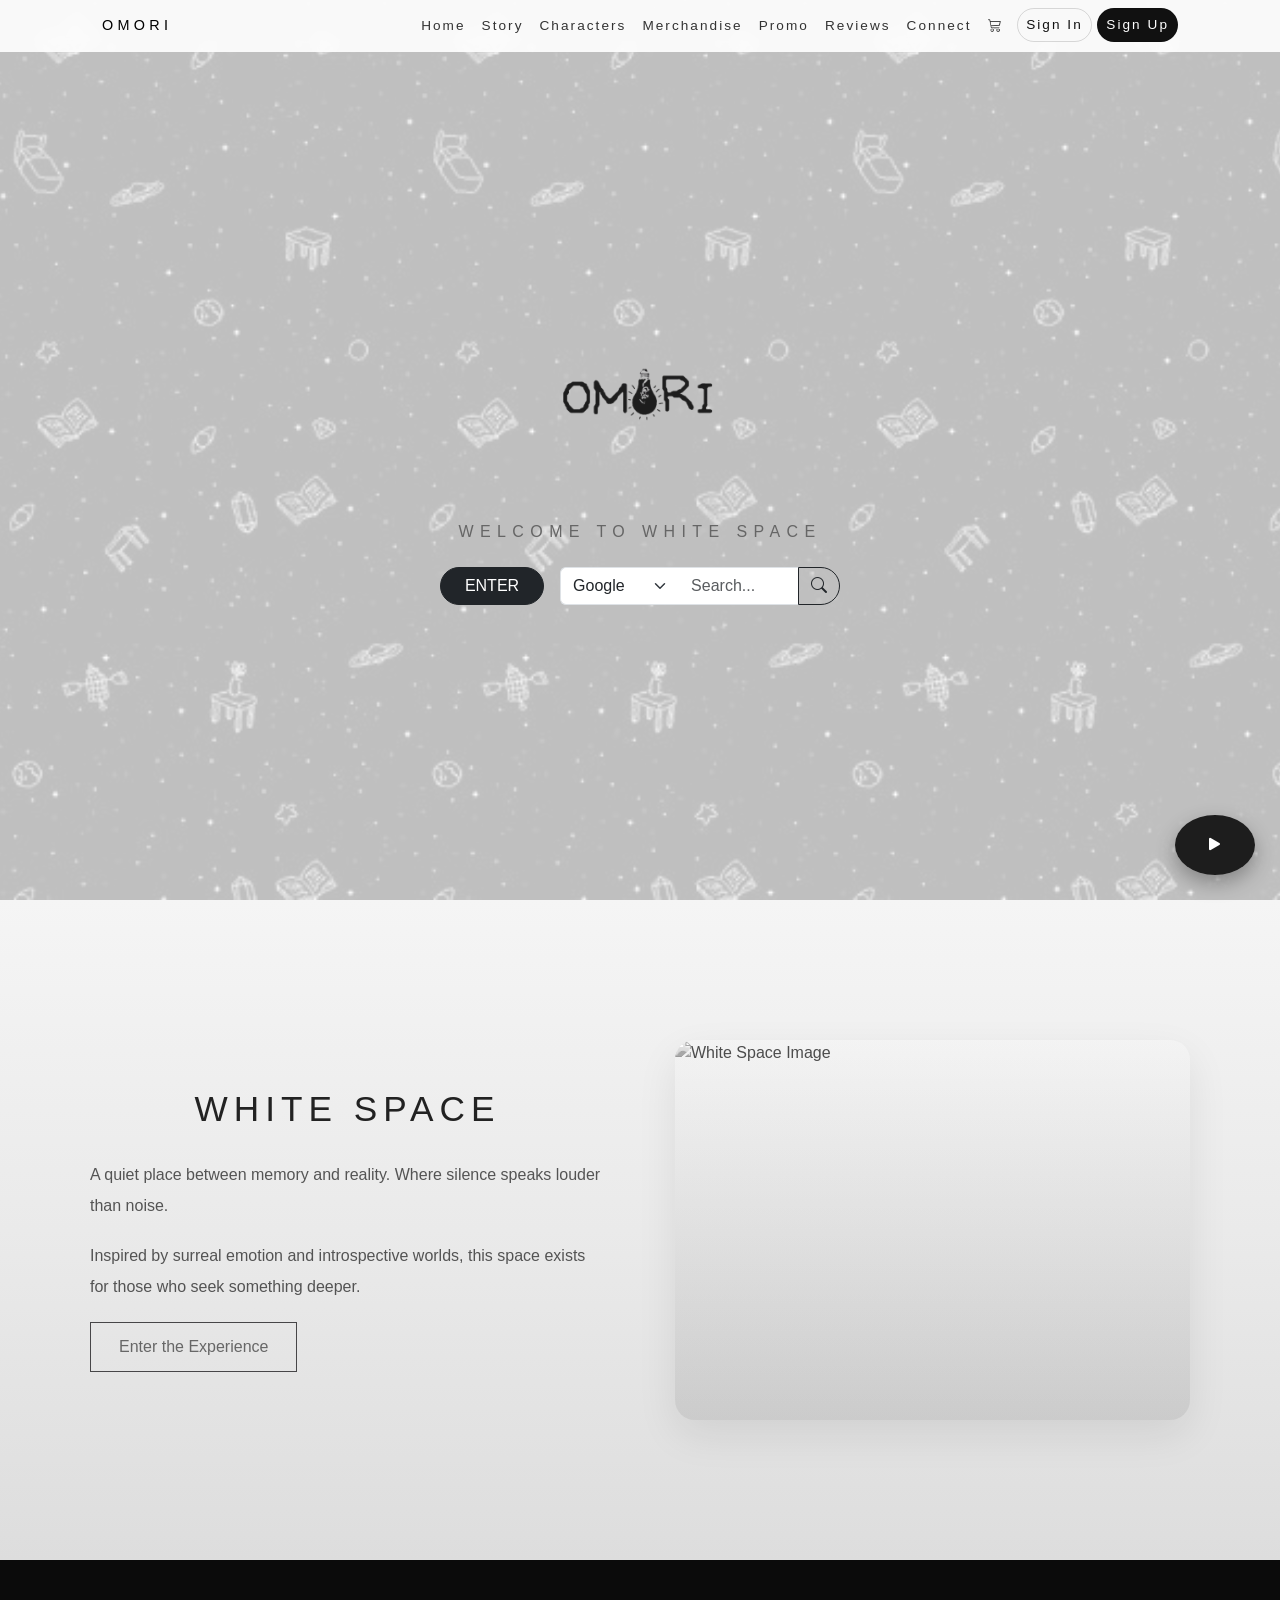
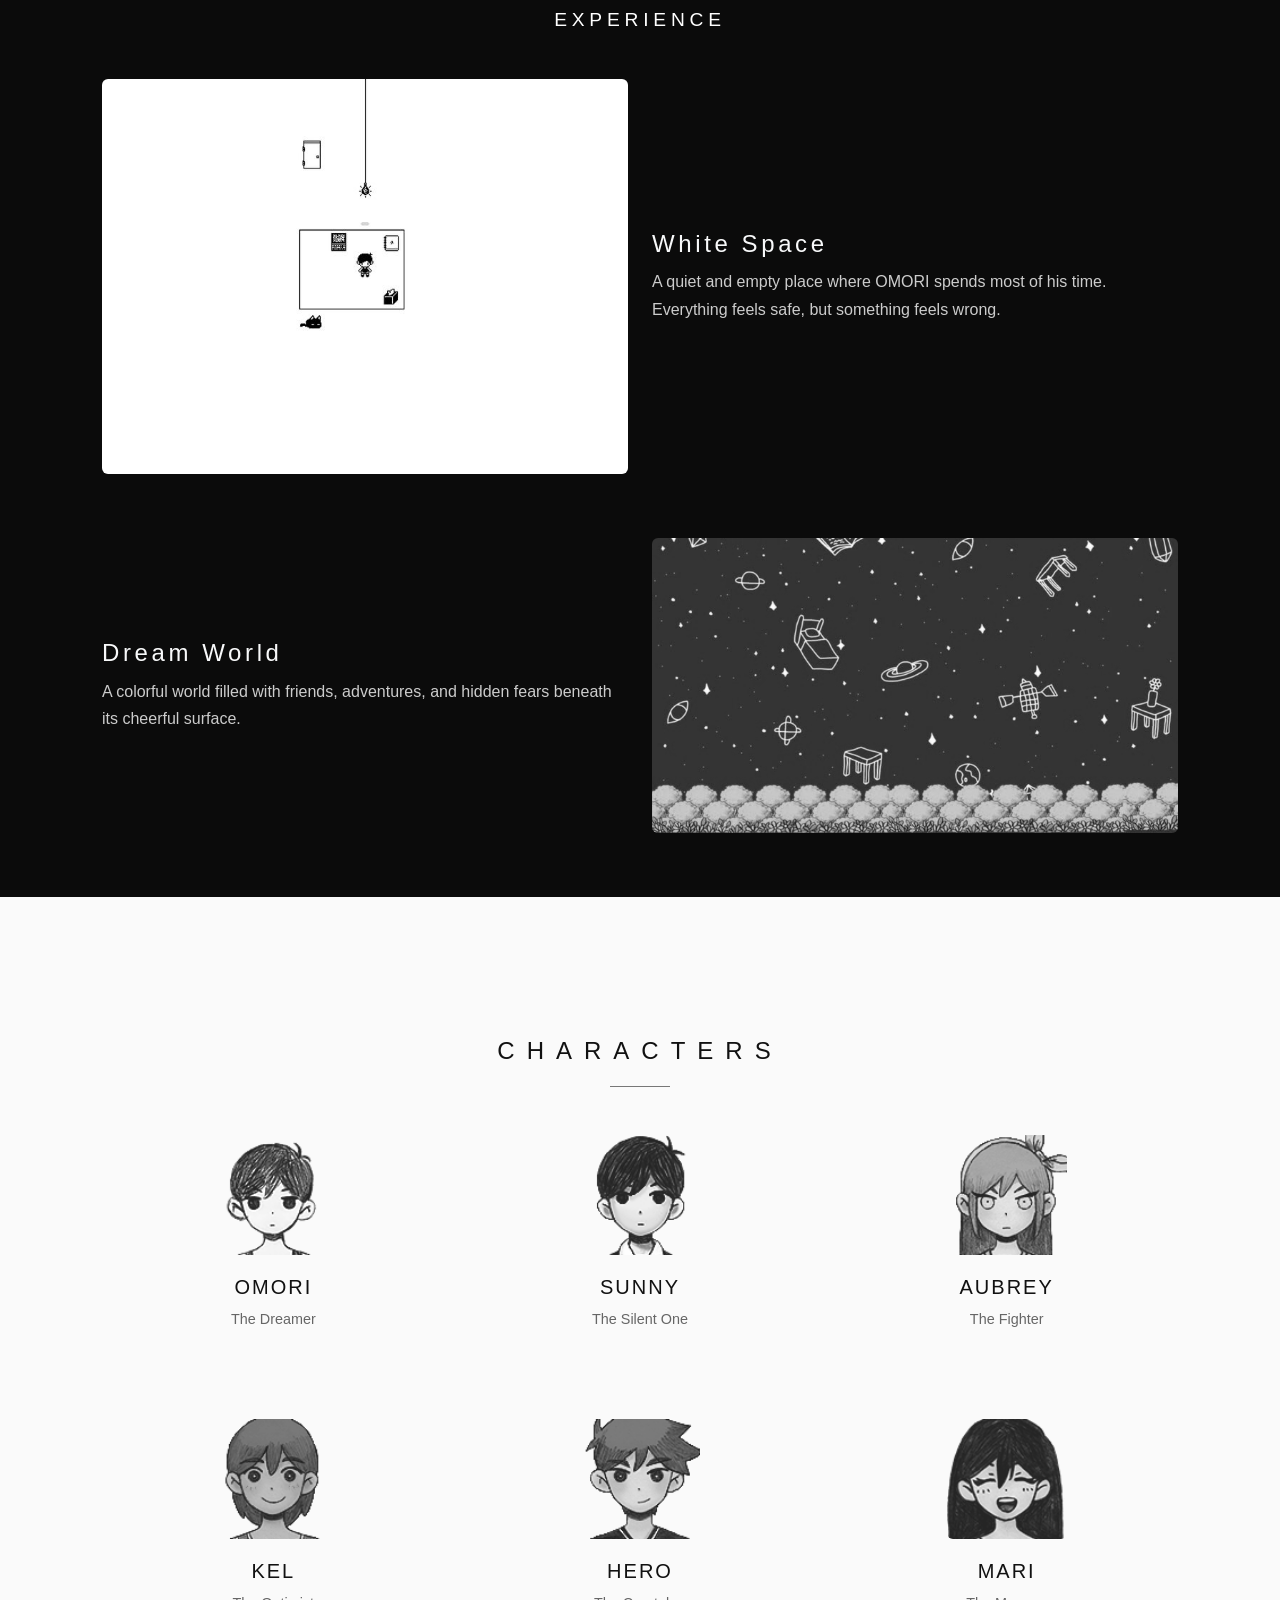
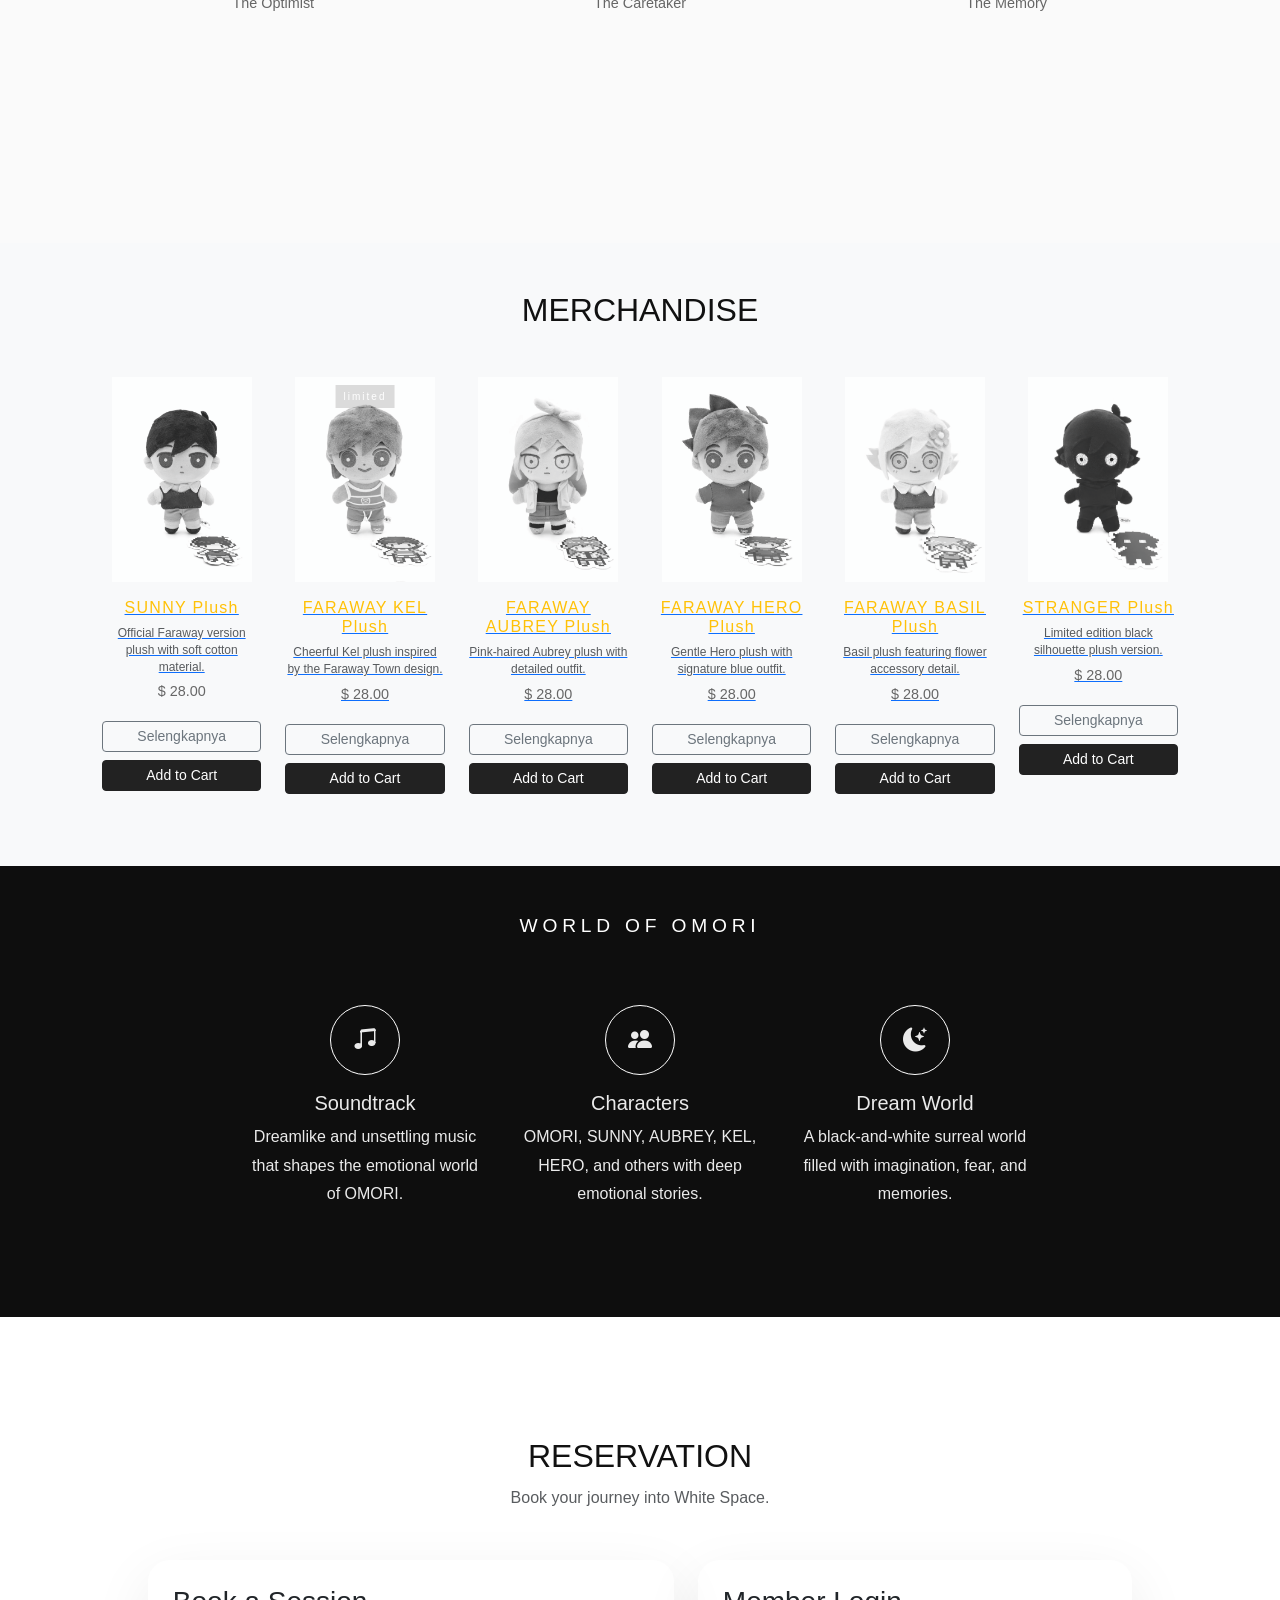
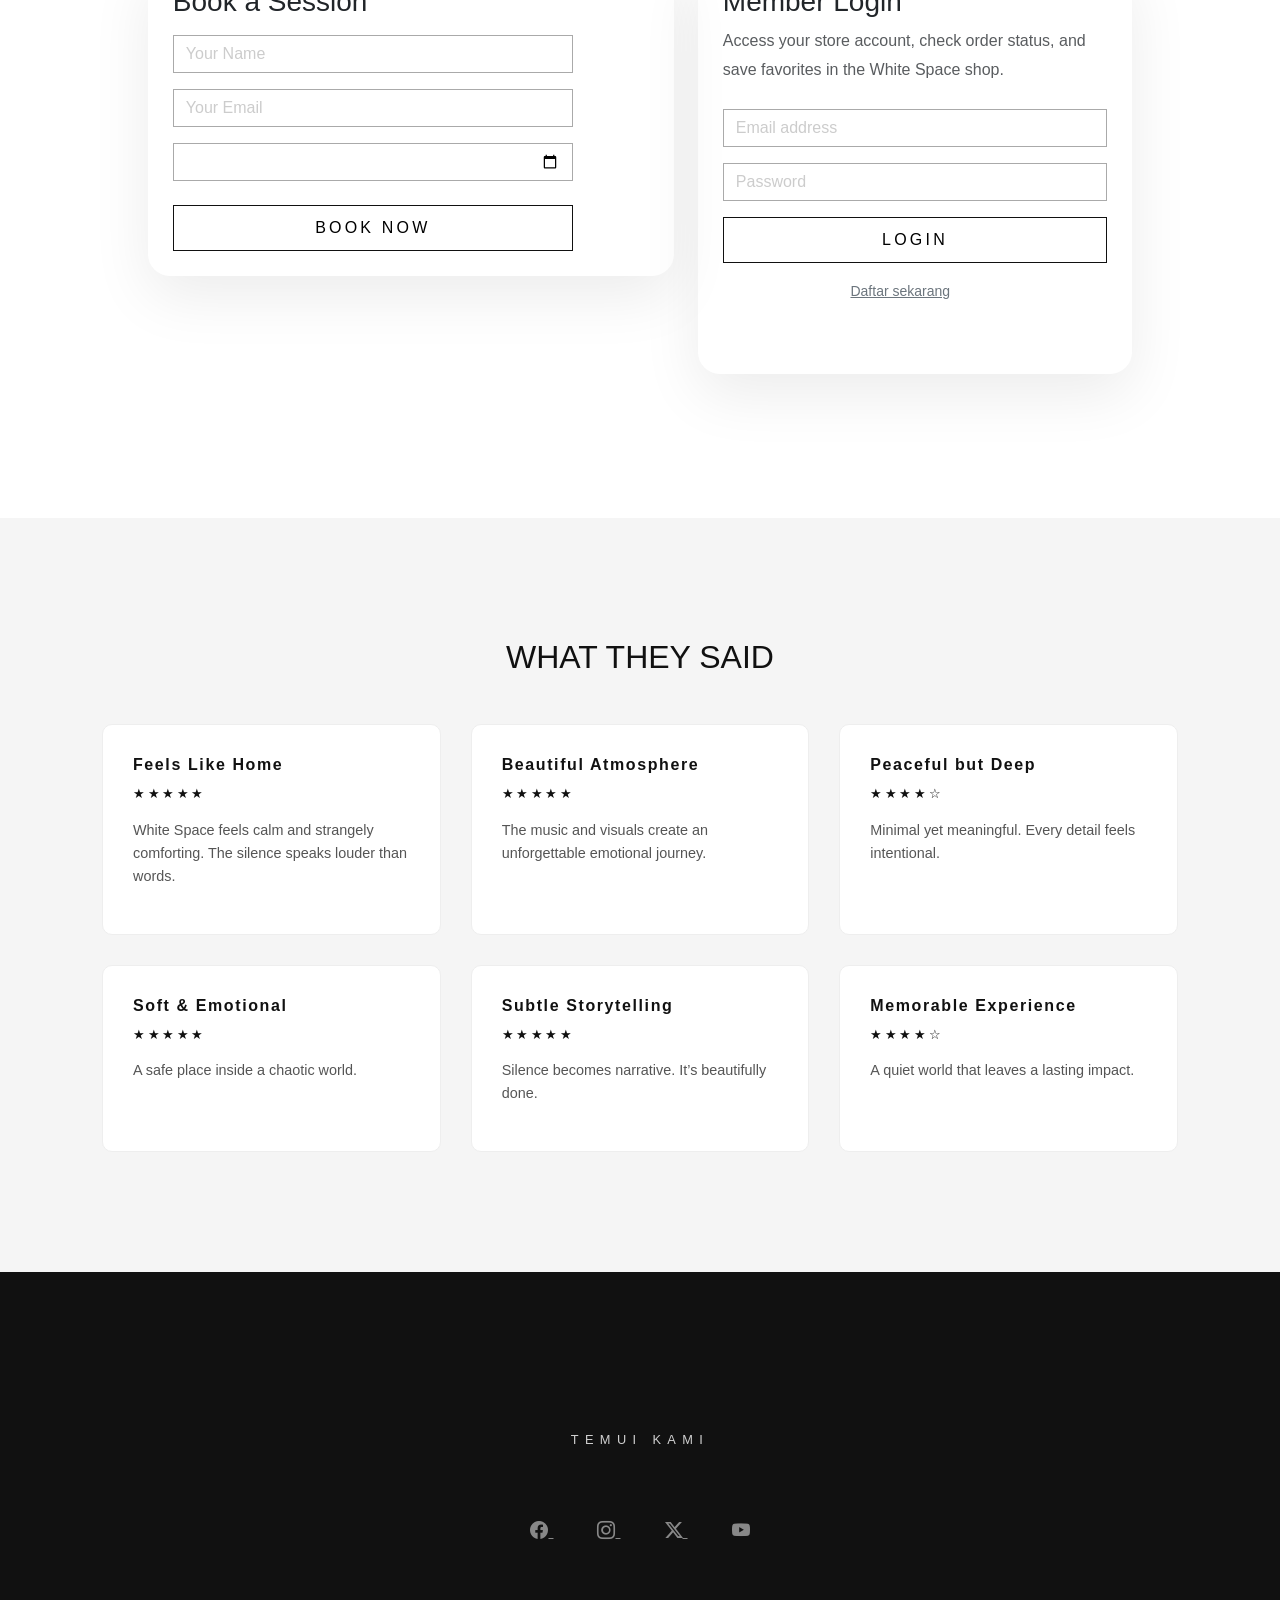
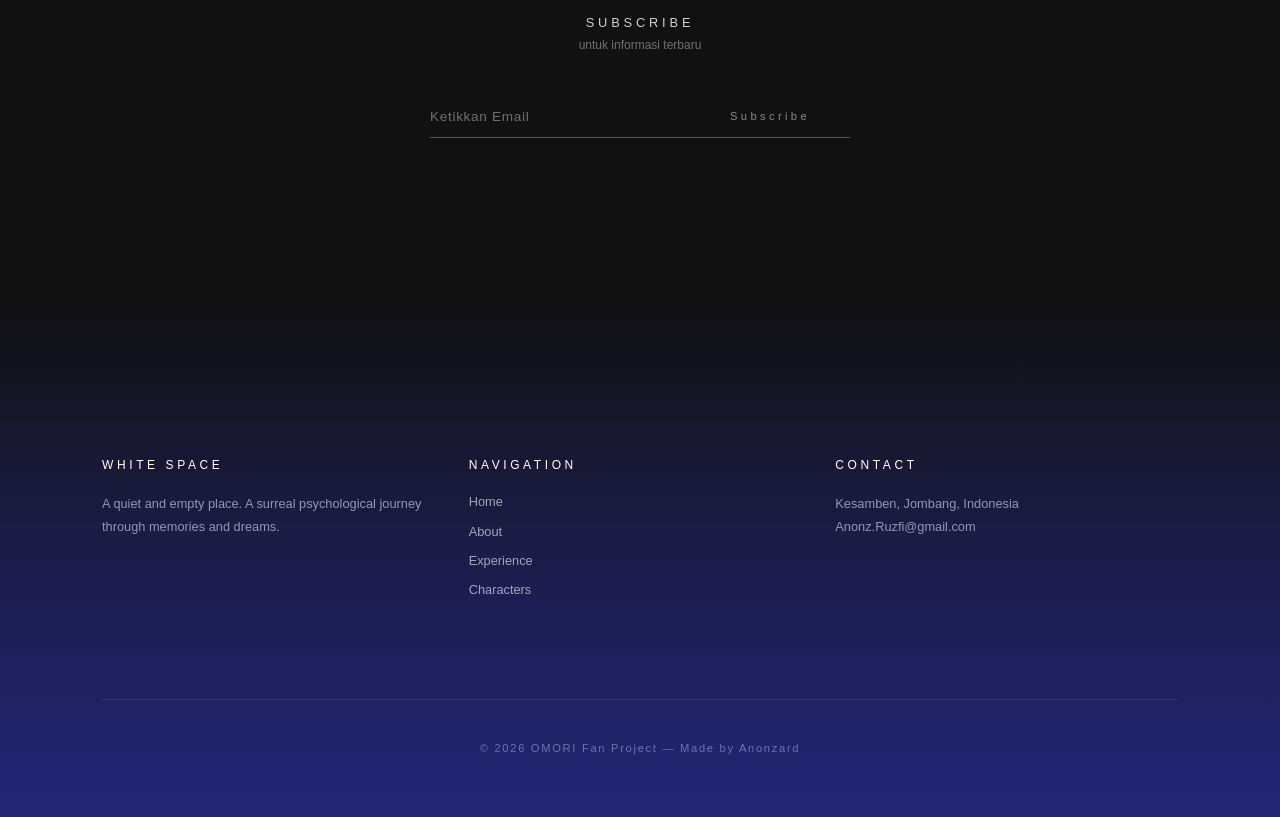
==== commit 7f58e2cf: "Update OMORI site with cart functionality, auth pages, and section markers" ====
--- a/index.html
+++ b/index.html
@@ -41,11 +41,28 @@
         </li>
 
         <li class="nav-item">
+          <a class="nav-link" href="promo.html">Promo</a>
+        </li>
+
+        <li class="nav-item">
           <a class="nav-link" href="#review">Reviews</a>
         </li>
 
         <li class="nav-item">
           <a class="nav-link" href="#connect">Connect</a>
+        </li>
+
+        <li class="nav-item cart-icon">
+          <a class="nav-link" href="cart.html">
+            <i class="bi bi-cart3"></i>
+            <span class="cart-count" id="cartCount">0</span>
+          </a>
+        </li>
+        <li class="nav-item">
+          <a class="nav-link btn-signin" href="signin.html">Sign In</a>
+        </li>
+        <li class="nav-item">
+          <a class="nav-link btn-signup" href="signup.html">Sign Up</a>
         </li>
 
       </ul>
@@ -165,7 +182,7 @@
 </section>
 </section>
 
-<!-- CHARACTERS-->
+<!-- CHARACTERS -->
 <section id="characters" class="team-section fade">
   <div class="container text-center">
     <h2 class="team-title">CHARACTERS</h2>
@@ -212,6 +229,7 @@
     </div>
   </div>
 </section>
+
 
 <!-- MERCHANDISE -->
 <section class="container-fluid py-5 bg-light" id="merchandise">
@@ -230,12 +248,16 @@
           </small>
         </a>
         <p>$ 28.00</p>
+        <div class="d-grid gap-2">
+          <a href="product.html" class="btn btn-sm btn-outline-secondary">Selengkapnya</a>
+          <button class="btn btn-sm btn-primary btn-add-cart" data-product="sunny">Add to Cart</button>
+        </div>
       </div>
 
       <!-- ITEM 2 SOLD OUT -->
       <div class="col-6 col-md-2 mb-4 merch-item position-relative">
         <a href="product.html">
-        <span class="sold-badge">SOLD OUT</span>
+        <span class="sold-badge">limited</span>
         <img src="img/march-kel.png" class="img-fluid">
         <h6 class="mt-3 text-warning">FARAWAY KEL Plush</h6>
         <small class="text-muted d-block mb-1">
@@ -243,6 +265,10 @@
         </small>
         <p>$ 28.00</p>
         </a>
+         <div class="d-grid gap-2">
+        <a href="product.html" class="btn btn-sm btn-outline-secondary">Selengkapnya</a>
+        <button class="btn btn-sm btn-primary btn-add-cart" data-product="aubrey">Add to Cart</button>
+      </div>
       </div>
 
       <!-- ITEM 3 -->
@@ -255,6 +281,10 @@
         </small>
         <p>$ 28.00</p>
       </a>
+      <div class="d-grid gap-2">
+        <a href="product.html" class="btn btn-sm btn-outline-secondary">Selengkapnya</a>
+        <button class="btn btn-sm btn-primary btn-add-cart" data-product="aubrey">Add to Cart</button>
+      </div>
       </div>
 
       <!-- ITEM 4 -->
@@ -267,6 +297,10 @@
         </small>
         <p>$ 28.00</p>
         </a>
+      <div class="d-grid gap-2">
+        <a href="product.html" class="btn btn-sm btn-outline-secondary">Selengkapnya</a>
+        <button class="btn btn-sm btn-primary btn-add-cart" data-product="hero">Add to Cart</button>
+      </div>
       </div>
 
       <!-- ITEM 5 -->
@@ -279,6 +313,10 @@
         </small>
         <p>$ 28.00</p>
         </a>
+      <div class="d-grid gap-2">
+        <a href="product.html" class="btn btn-sm btn-outline-secondary">Selengkapnya</a>
+        <button class="btn btn-sm btn-primary btn-add-cart" data-product="basil">Add to Cart</button>
+      </div>
       </div>
 
       <!-- ITEM 6 -->
@@ -291,12 +329,15 @@
         </small>
         <p>$ 28.00</p>
       </a>
-      </div>
-
-    </div>
-  </div>
-</section>
-
+      <div class="d-grid gap-2">
+        <a href="product.html" class="btn btn-sm btn-outline-secondary">Selengkapnya</a>
+        <button class="btn btn-sm btn-primary btn-add-cart" data-product="stranger">Add to Cart</button>
+      </div>
+      </div>
+
+    </div>
+  </div>
+</section>
 
 <!-- MEDIA -->
 <section class="container-fluid py-5 omori-media">
@@ -353,18 +394,45 @@
 
 <!-- RESERVATION SECTION -->
 <section id="reservation" class="section fade">
-  <div class="container text-center">
-    <h2>RESERVATION</h2>
-    <p class="text-muted mb-5">
-      Book your journey into White Space.
-    </p>
-
-    <form class="reservation-form mx-auto">
-      <input type="text" class="form-control mb-3 minimalist-input" placeholder="Your Name">
-      <input type="email" class="form-control mb-3 minimalist-input" placeholder="Your Email">
-      <input type="date" class="form-control mb-4 minimalist-input">
-      <button class="minimal-btn">BOOK NOW</button>
-    </form>
+  <div class="container">
+    <div class="text-center mb-5">
+      <h2>RESERVATION</h2>
+      <p class="text-muted">
+        Book your journey into White Space.
+      </p>
+    </div>
+
+    <div class="row justify-content-center align-items-start gx-4">
+      <div class="col-lg-6 mb-4">
+        <div class="card reservation-card p-4">
+          <h3 class="section-subtitle mb-3">Book a Session</h3>
+          <form class="reservation-form">
+            <input type="text" class="form-control mb-3 minimalist-input" placeholder="Your Name">
+            <input type="email" class="form-control mb-3 minimalist-input" placeholder="Your Email">
+            <input type="date" class="form-control mb-4 minimalist-input">
+            <button class="minimal-btn w-100">BOOK NOW</button>
+          </form>
+        </div>
+      </div>
+
+      <div class="col-lg-5 mb-4">
+        <div class="card login-card p-4">
+          <h3 class="section-subtitle mb-2">Member Login</h3>
+          <p class="text-muted mb-4">
+            Access your store account, check order status, and save favorites in the White Space shop.
+          </p>
+          <form id="loginForm" class="login-form">
+            <input type="email" class="form-control mb-3 minimalist-input" placeholder="Email address" required>
+            <input type="password" class="form-control mb-3 minimalist-input" placeholder="Password" required>
+            <button type="submit" class="minimal-btn w-100">LOGIN</button>
+          </form>
+          <div class="login-footer mt-3">
+            <p class="small mb-1">Belum punya akun? <a href="product.html" class="link-secondary">Daftar sekarang</a></p>
+            <p class="small">Atau masuk dengan akun toko resmi White Space.</p>
+          </div>
+        </div>
+      </div>
+    </div>
   </div>
 </section>
 
@@ -509,6 +577,7 @@
   </div>
 </footer>
 
+<!-- AUDIO & SCRIPTS -->
 <audio id="bgMusic" loop>
   <source src="audio/ambience.mp3" type="audio/mp3">
 </audio>
@@ -520,6 +589,7 @@
 </div>
 <script src="https://cdn.jsdelivr.net/npm/bootstrap@5.3.3/dist/js/bootstrap.bundle.min.js"></script>
 <script src="js/script.js"></script>
+<script src="js/cart.js"></script>
 
 </body>
 </html>
--- a/css/style.css
+++ b/css/style.css
@@ -73,12 +73,41 @@
   color: #000;
 }
 
+.nav-link.btn-signin,
+.nav-link.btn-signup {
+  color: #111;
+  border: 1px solid rgba(0, 0, 0, 0.14);
+  border-radius: 30px;
+  padding: 0.35rem 1rem;
+  margin-left: 0.35rem;
+  transition: background 0.3s ease, color 0.3s ease;
+}
+
+.nav-link.btn-signin:hover,
+.nav-link.btn-signup:hover {
+  background: rgba(0, 0, 0, 0.06);
+  color: #000;
+}
+
+.nav-link.btn-signup {
+  background: #111;
+  color: #fff;
+}
+
+.nav-link.btn-signup:hover {
+  background: #333;
+}
+
+.nav-link.active {
+  font-weight: 600;
+}
+
 /* PARALLAX HERO */
 .parallax {
   background-image: url("../img/bg-omori.jpg");
   background-size: cover;
   background-position: center;
-  background-attachment: fixed;
+  background-repeat: no-repeat;
 }
 
 /* overlay for better text visibility */
@@ -100,15 +129,6 @@
 .hero-content {
   position: relative;
   z-index: 1;
-}
-
-
-/* HERO */
-.hero {
-  height: 100vh;
-  display: flex;
-  justify-content: center;
-  align-items: center;
 }
 
 .hero-logo {
@@ -271,6 +291,90 @@
   );
 }
 
+/* Promo cards */
+.promo-card,
+.product-card {
+  border: 1px solid #ddd;
+  border-radius: 24px;
+  overflow: hidden;
+  transition: transform 0.25s ease, box-shadow 0.25s ease;
+}
+
+.promo-card:hover,
+.product-card:hover {
+  transform: translateY(-8px);
+  box-shadow: 0 20px 35px rgba(0,0,0,0.08);
+}
+
+.promo-card img,
+.product-card img {
+  width: 100%;
+  object-fit: cover;
+}
+
+.promo-card .card-body,
+.product-card .card-body {
+  padding: 1.4rem;
+}
+
+.btn-add-cart {
+  background: #222;
+  border: 1px solid #222;
+  color: #fff;
+  transition: background 0.25s ease;
+}
+
+.btn-add-cart:hover {
+  background: #444;
+}
+
+.checkout-form .form-control {
+  border-radius: 12px;
+  border: 1px solid #ccc;
+  background: #fff;
+  color: #111;
+}
+
+.checkout-form .form-label {
+  font-weight: 600;
+}
+
+.checkout-form .btn {
+  border-radius: 999px;
+}
+
+.order-summary-list {
+  border-top: 1px solid #ddd;
+  padding-top: 1rem;
+}
+
+.order-summary-list > div + div {
+  border-top: 1px solid #eee;
+  padding-top: 0.75rem;
+  margin-top: 0.75rem;
+}
+
+.checkout-success {
+  display: none;
+  border: 1px solid #2f9d53;
+  background: #e9f8ed;
+  color: #145b2a;
+}
+
+.cart-empty {
+  border: 1px solid #f0c36c;
+  background: #fff8e4;
+  color: #6a4f17;
+  padding: 1rem;
+  border-radius: 20px;
+}
+
+.checkout-button.disabled,
+.checkout-button.disabled:hover {
+  pointer-events: none;
+  opacity: 0.5;
+}
+
 /* floating animation */
 @keyframes floatBox {
   0% { transform: translateY(0px); }
@@ -513,7 +617,21 @@
   max-width: 400px;
 }
 
+.reservation-card,
+.login-card {
+  background: rgba(255, 255, 255, 0.07);
+  border: 1px solid rgba(255, 255, 255, 0.12);
+  border-radius: 22px;
+  box-shadow: 0 20px 60px rgba(0, 0, 0, 0.08);
+}
+
+.reservation-form,
+.login-form {
+  width: 100%;
+}
+
 .reservation-form input,
+.login-form input,
 .subscribe-box input {
   background: transparent;
   border: 1px solid #aaa;
@@ -521,8 +639,22 @@
 }
 
 .reservation-form input::placeholder,
+.login-form input::placeholder,
 .subscribe-box input::placeholder {
   color: #ccc;
+}
+
+.login-card p {
+  color: rgba(255, 255, 255, 0.75);
+}
+
+.login-card a.link-secondary {
+  color: #fff;
+  text-decoration: underline;
+}
+
+.login-card a.link-secondary:hover {
+  color: #f8f9fa;
 }
 
 /* Review Section */
@@ -827,7 +959,7 @@
   color: white;
 }
 
-/* ================= PRODUCT PAGE ================= */
+/* PRODUCT PAGE */
 .product-section {
   padding-top: 120px;
   padding-bottom: 80px;
@@ -892,7 +1024,6 @@
 }
 
 
-/* ================= LIGHTBOX ================= */
 
 /* tombol close */
 .lb-close{
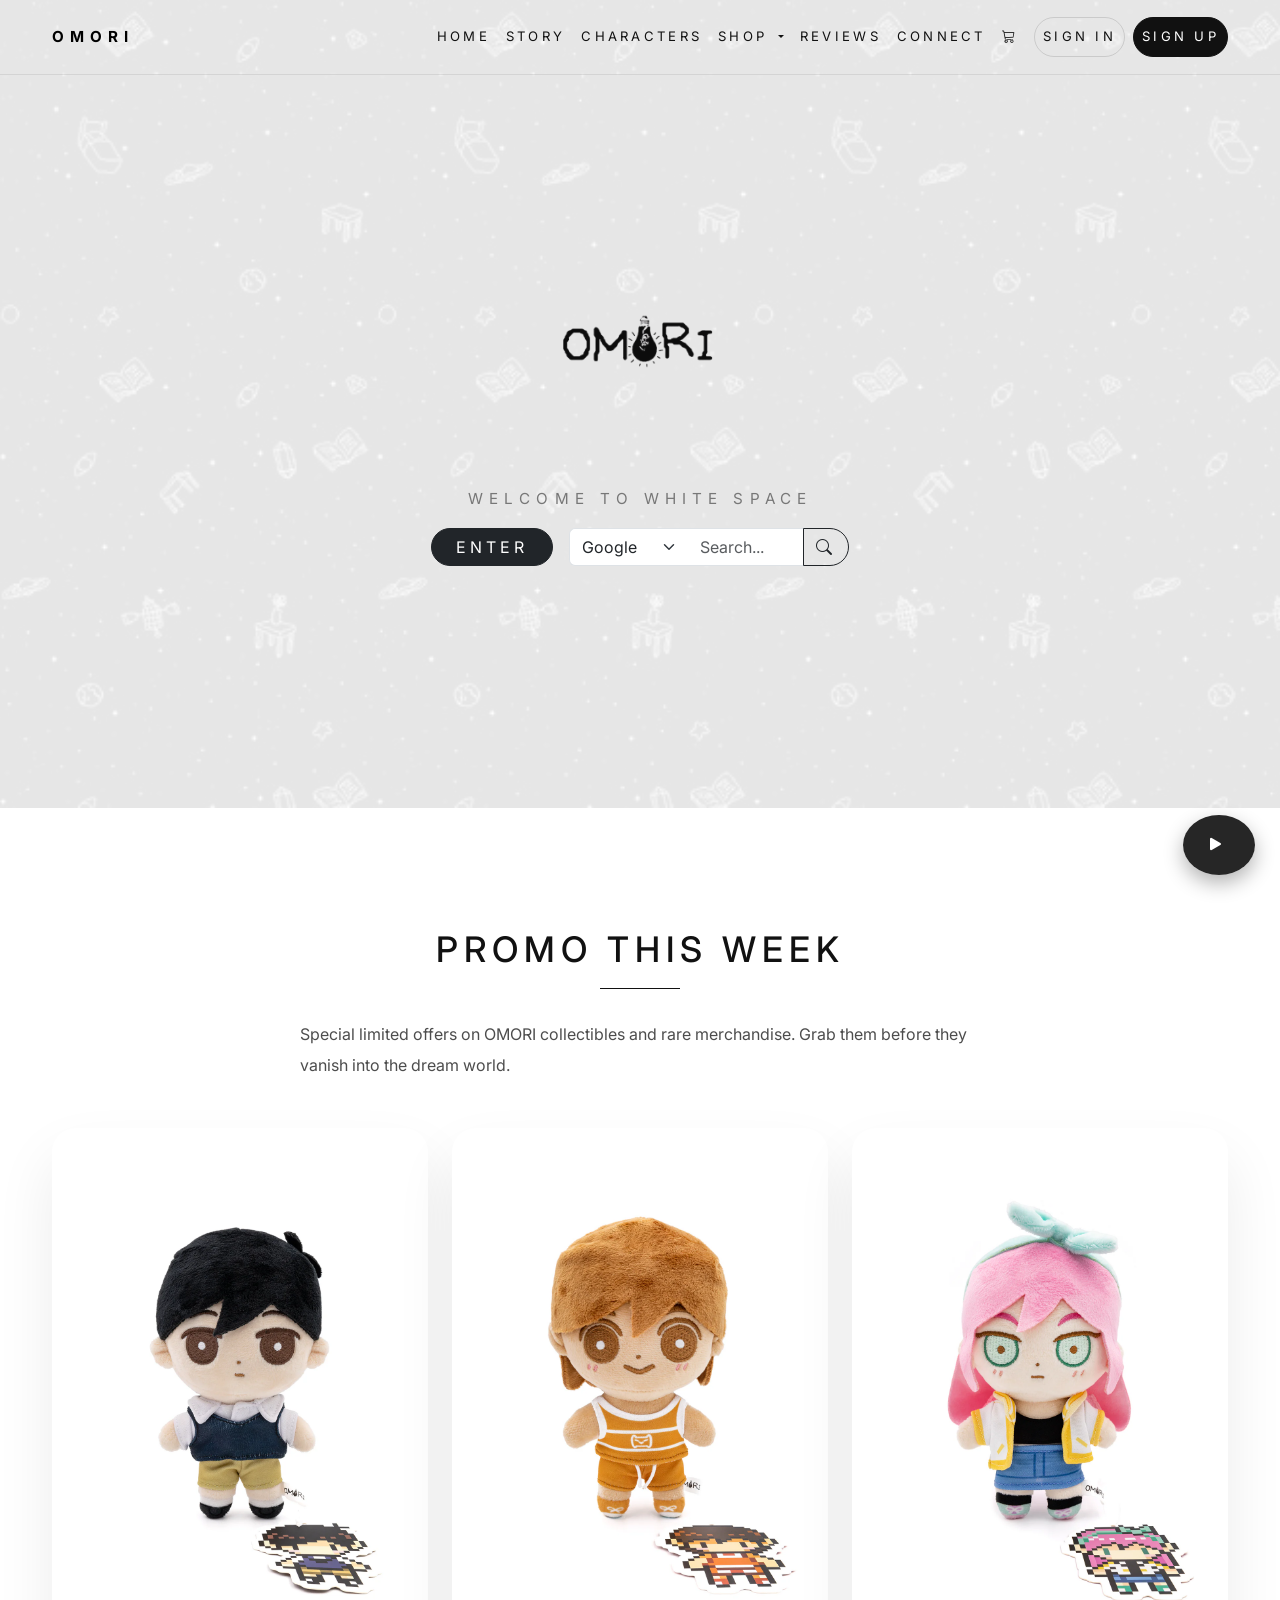
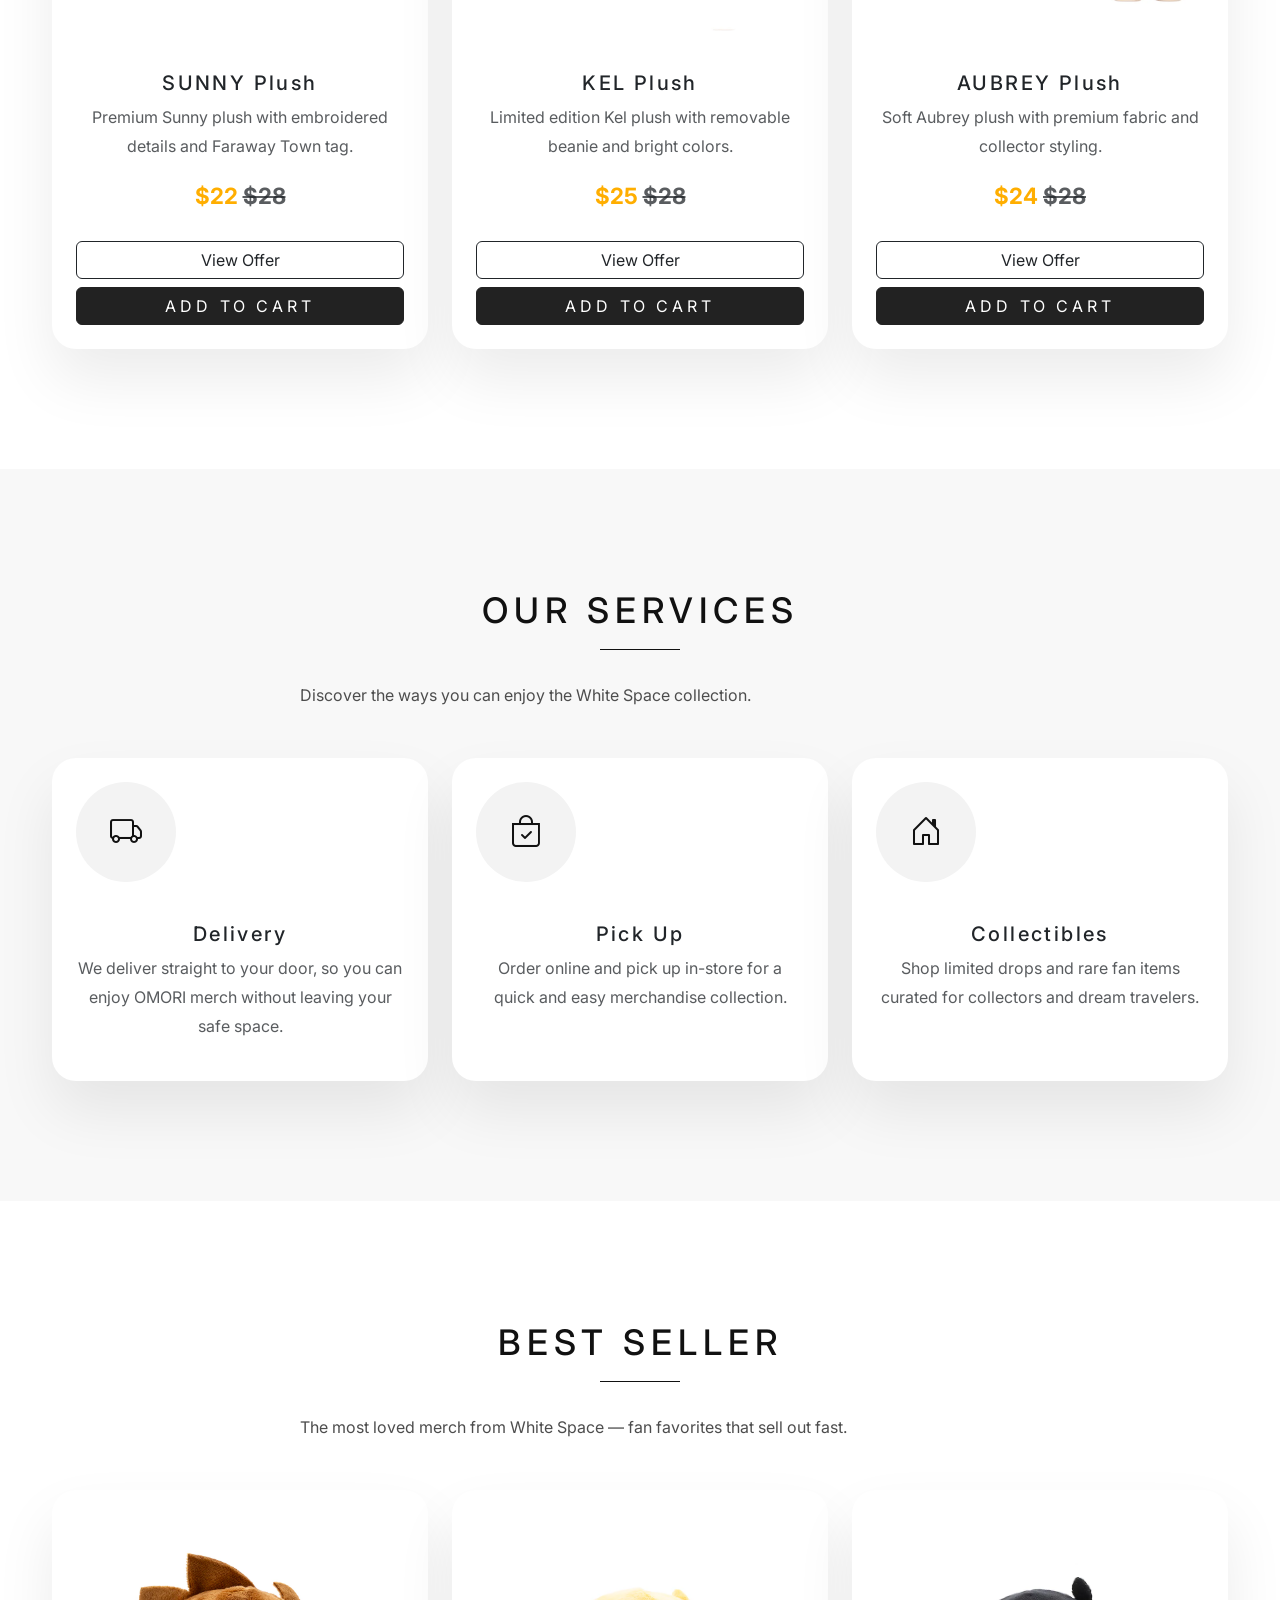
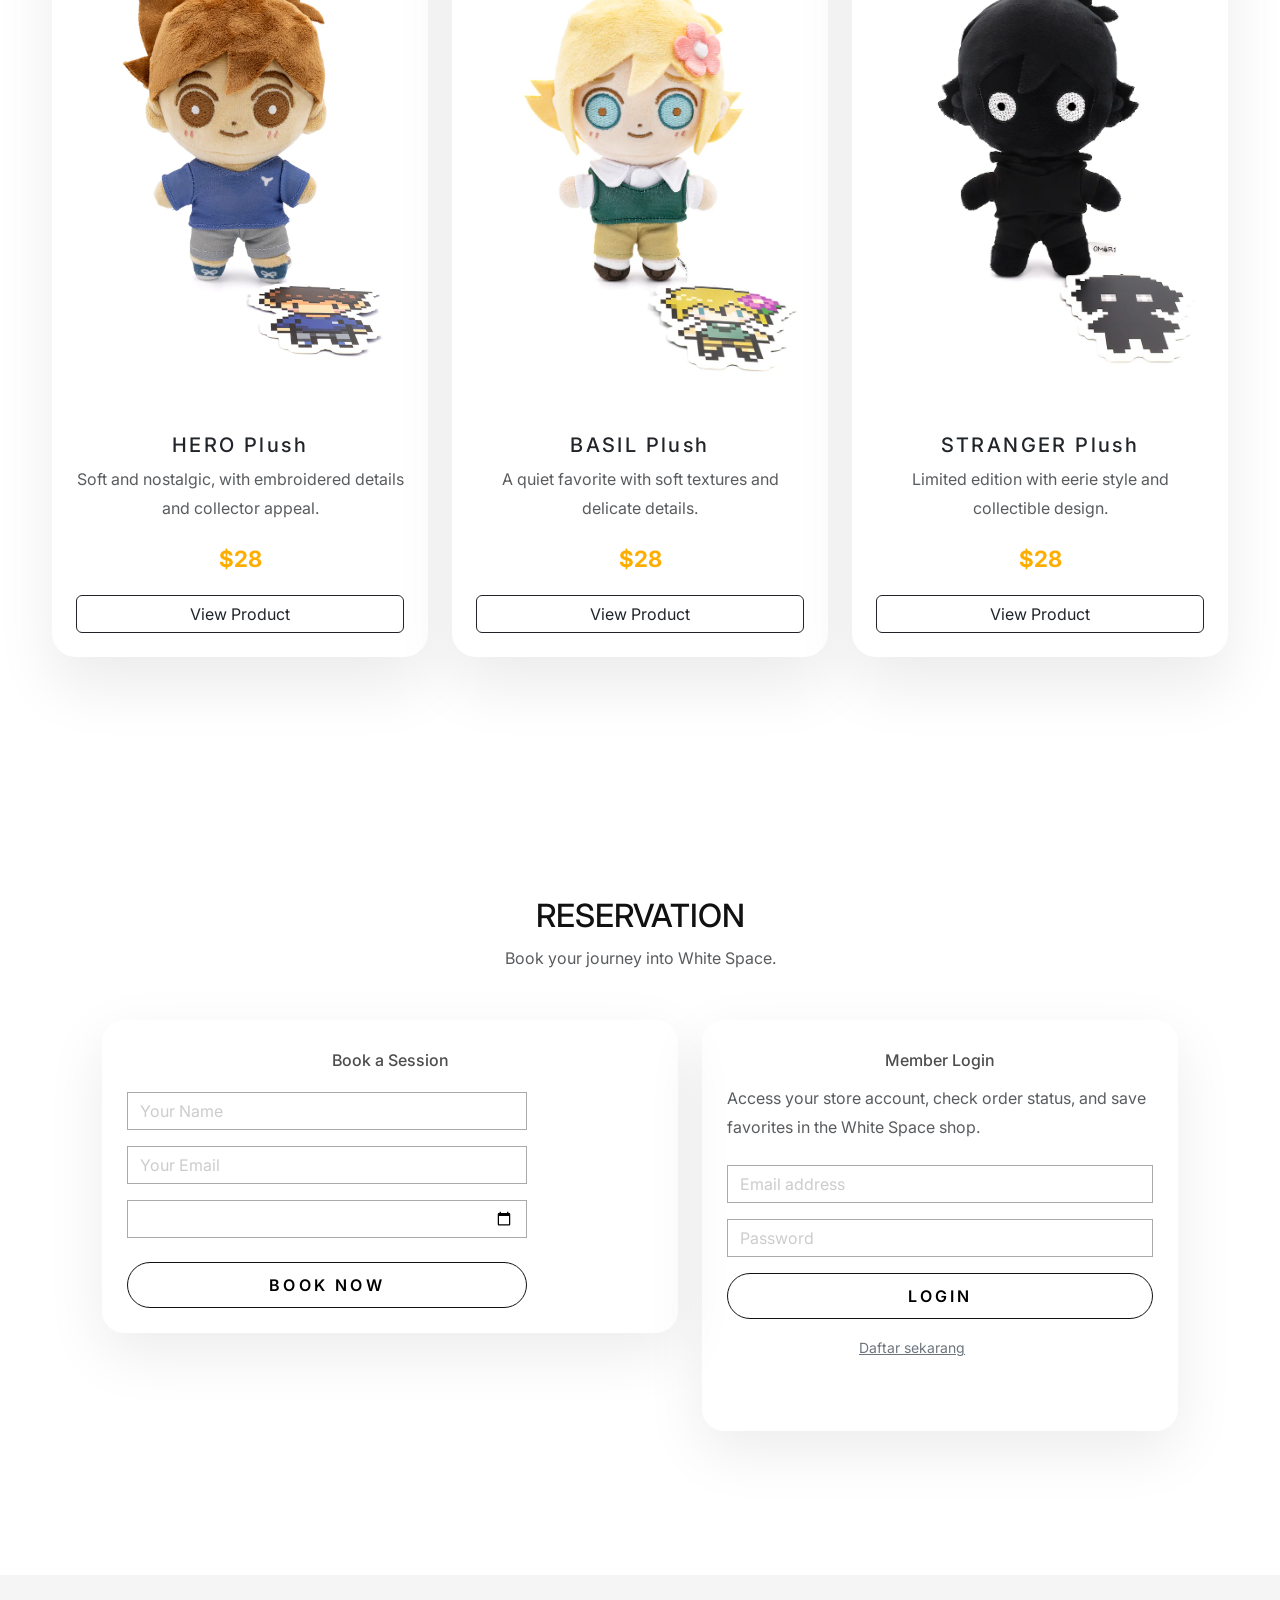
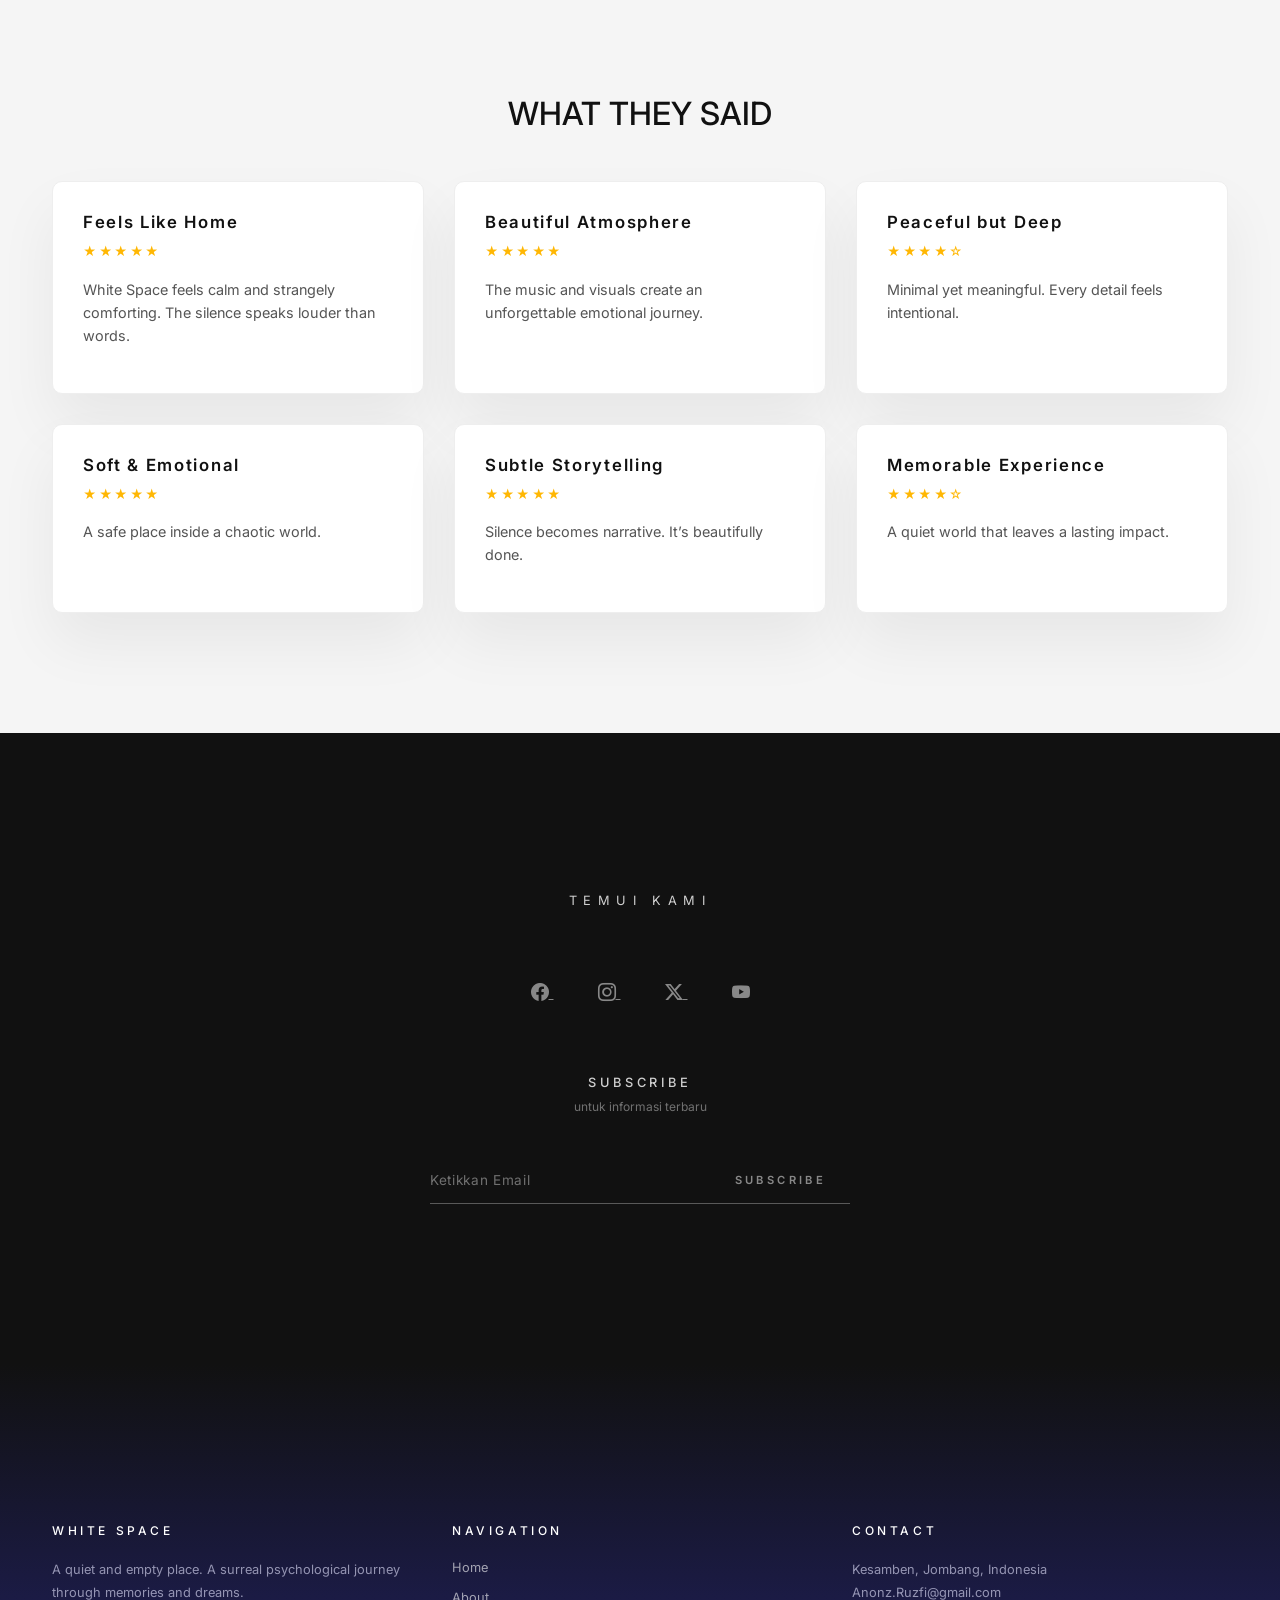
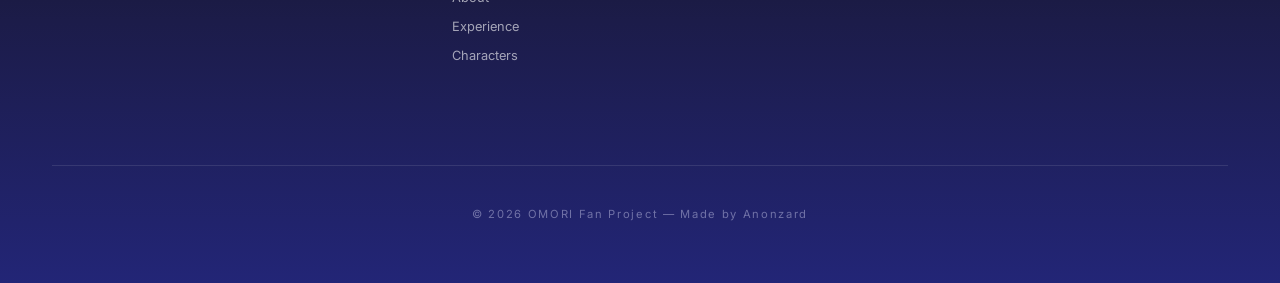
==== commit 1728417f: "detail product" ====
--- a/index.html
+++ b/index.html
@@ -36,12 +36,14 @@
           <a class="nav-link" href="#characters">Characters</a>
         </li>
 
-        <li class="nav-item">
-          <a class="nav-link" href="product.html">Merchandise</a>
-        </li>
-
-        <li class="nav-item">
-          <a class="nav-link" href="promo.html">Promo</a>
+        <li class="nav-item dropdown">
+          <a class="nav-link dropdown-toggle" href="#" id="shopDropdown" role="button" data-bs-toggle="dropdown">
+            Shop
+          </a>
+          <ul class="dropdown-menu" aria-labelledby="shopDropdown">
+            <li><a class="dropdown-item" href="product.html">Merchandise</a></li>
+            <li><a class="dropdown-item" href="promo.html">Promo</a></li>
+          </ul>
         </li>
 
         <li class="nav-item">
@@ -117,277 +119,123 @@
 </section>
 
 
-<!-- ABOUT -->
-<section id="about" class="about-section fade">
-  <div class="grain-overlay"></div>
-
-  <div class="about-container">
-
-    <div class="about-text">
-      <h2 class="section-title">WHITE SPACE</h2>
-      <p class="about-desc">
-        A quiet place between memory and reality.
-        Where silence speaks louder than noise.
-      </p>
-
-      <p class="about-desc">
-        Inspired by surreal emotion and introspective worlds,
-        this space exists for those who seek something deeper.
-      </p>
-
-      <a href="#experience" class="about-btn">Enter the Experience</a>
-    </div>
-
-    <div class="about-visual">
-      <div class="about-box">
-  <img src="https://i.pinimg.com/1200x/28/f8/63/28f8636e9ae4ce0aac86f513ea376e2a.jpg" alt="White Space Image">
-</div>
-    </div>
-
-  </div>
-</section>
-
-<!-- EXPERIENCE -->
-<section id="experience" class="container-fluid py-5 omori-experience">
-  <div class="container">
-    <h2 class="text-center mb-5 omori-title">Experience</h2>
-
-    <div class="row align-items-center mb-5">
-      <div class="col-md-6 mb-3">
-        <img src="img/whitespace.jpg" class="img-fluid rounded omori-img">
-      </div>
-      <div class="col-md-6 text-light">
-        <h4>White Space</h4>
-        <p>
-          A quiet and empty place where OMORI spends most of his time.
-          Everything feels safe, but something feels wrong.
-        </p>
-      </div>
-    </div>
-
-    <div class="row align-items-center flex-md-row-reverse">
-      <div class="col-md-6 mb-3">
-        <img src="img/dreamworld.jpg" class="img-fluid rounded omori-img">
-      </div>
-      <div class="col-md-6 text-light">
-        <h4>Dream World</h4>
-        <p>
-          A colorful world filled with friends, adventures,
-          and hidden fears beneath its cheerful surface.
-        </p>
-      </div>
-    </div>
-
-  </div>
-</section>
-</section>
-
-<!-- CHARACTERS -->
-<section id="characters" class="team-section fade">
-  <div class="container text-center">
-    <h2 class="team-title">CHARACTERS</h2>
-    <div class="team-line"></div>
-
-    <div class="row justify-content-center mt-5">
-
-      <div class="col-md-4 team-member">
-        <img src="img/char-omori.png" class="team-img" alt="OMORI">
-        <h5>OMORI</h5>
-        <p>The Dreamer</p>
-      </div>
-
-      <div class="col-md-4 team-member">
-        <img src="img/char-sunny.png" class="team-img" alt="SUNNY">
-        <h5>SUNNY</h5>
-        <p>The Silent One</p>
-      </div>
-
-      <div class="col-md-4 team-member">
-        <img src="img/char-aubrey.png" class="team-img" alt="AUBREY">
-        <h5>AUBREY</h5>
-        <p>The Fighter</p>
-      </div>
-
-      <div class="col-md-4 team-member">
-        <img src="img/char-kel.png" class="team-img" alt="KEL">
-        <h5>KEL</h5>
-        <p>The Optimist</p>
-      </div>
-
-      <div class="col-md-4 team-member">
-        <img src="img/char-hero.png" class="team-img" alt="HERO">
-        <h5>HERO</h5>
-        <p>The Caretaker</p>
-      </div>
-
-      <div class="col-md-4 team-member">
-        <img src="img/char-mari.png" class="team-img" alt="MARI">
-        <h5>MARI</h5>
-        <p>The Memory</p>
-      </div>
-
-    </div>
-  </div>
-</section>
-
-
-<!-- MERCHANDISE -->
-<section class="container-fluid py-5 bg-light" id="merchandise">
-  <div class="container text-center">
-    <h2 class="mb-5">Merchandise</h2>
-
-    <div class="row justify-content-center">
-
-      <!-- ITEM 1 -->
-      <div class="col-6 col-md-2 mb-4 merch-item">
-        <a href="product.html">
-          <img src="img/march-sunny.png" class="img-fluid">
-          <h6 class="mt-3 text-warning">SUNNY Plush</h6>
-          <small class="text-muted d-block mb-1">
-            Official Faraway version plush with soft cotton material.
-          </small>
-        </a>
-        <p>$ 28.00</p>
-        <div class="d-grid gap-2">
-          <a href="product.html" class="btn btn-sm btn-outline-secondary">Selengkapnya</a>
-          <button class="btn btn-sm btn-primary btn-add-cart" data-product="sunny">Add to Cart</button>
-        </div>
-      </div>
-
-      <!-- ITEM 2 SOLD OUT -->
-      <div class="col-6 col-md-2 mb-4 merch-item position-relative">
-        <a href="product.html">
-        <span class="sold-badge">limited</span>
-        <img src="img/march-kel.png" class="img-fluid">
-        <h6 class="mt-3 text-warning">FARAWAY KEL Plush</h6>
-        <small class="text-muted d-block mb-1">
-          Cheerful Kel plush inspired by the Faraway Town design.
-        </small>
-        <p>$ 28.00</p>
-        </a>
-         <div class="d-grid gap-2">
-        <a href="product.html" class="btn btn-sm btn-outline-secondary">Selengkapnya</a>
-        <button class="btn btn-sm btn-primary btn-add-cart" data-product="aubrey">Add to Cart</button>
-      </div>
-      </div>
-
-      <!-- ITEM 3 -->
-      <div class="col-6 col-md-2 mb-4 merch-item">
-        <a href="product.html">
-        <img src="img/march-aubrey.png" class="img-fluid">
-        <h6 class="mt-3 text-warning">FARAWAY AUBREY Plush</h6>
-        <small class="text-muted d-block mb-1">
-          Pink-haired Aubrey plush with detailed outfit.
-        </small>
-        <p>$ 28.00</p>
-      </a>
-      <div class="d-grid gap-2">
-        <a href="product.html" class="btn btn-sm btn-outline-secondary">Selengkapnya</a>
-        <button class="btn btn-sm btn-primary btn-add-cart" data-product="aubrey">Add to Cart</button>
-      </div>
-      </div>
-
-      <!-- ITEM 4 -->
-      <div class="col-6 col-md-2 mb-4 merch-item">
-        <a href="product.html">
-        <img src="img/march-hero.png" class="img-fluid">
-        <h6 class="mt-3 text-warning">FARAWAY HERO Plush</h6>
-        <small class="text-muted d-block mb-1">
-          Gentle Hero plush with signature blue outfit.
-        </small>
-        <p>$ 28.00</p>
-        </a>
-      <div class="d-grid gap-2">
-        <a href="product.html" class="btn btn-sm btn-outline-secondary">Selengkapnya</a>
-        <button class="btn btn-sm btn-primary btn-add-cart" data-product="hero">Add to Cart</button>
-      </div>
-      </div>
-
-      <!-- ITEM 5 -->
-      <div class="col-6 col-md-2 mb-4 merch-item" ahref="product.html">
-        <a href="product.html">
-        <img src="img/march-basil.png" class="img-fluid">
-        <h6 class="mt-3 text-warning">FARAWAY BASIL Plush</h6>
-        <small class="text-muted d-block mb-1">
-          Basil plush featuring flower accessory detail.
-        </small>
-        <p>$ 28.00</p>
-        </a>
-      <div class="d-grid gap-2">
-        <a href="product.html" class="btn btn-sm btn-outline-secondary">Selengkapnya</a>
-        <button class="btn btn-sm btn-primary btn-add-cart" data-product="basil">Add to Cart</button>
-      </div>
-      </div>
-
-      <!-- ITEM 6 -->
-      <div class="col-6 col-md-2 mb-4 merch-item">
-        <a href="product.html">
-        <img src="img/march-omori_plushies_stranger_front.png" class="img-fluid">
-        <h6 class="mt-3 text-warning">STRANGER Plush</h6>
-        <small class="text-muted d-block mb-1">
-          Limited edition black silhouette plush version.
-        </small>
-        <p>$ 28.00</p>
-      </a>
-      <div class="d-grid gap-2">
-        <a href="product.html" class="btn btn-sm btn-outline-secondary">Selengkapnya</a>
-        <button class="btn btn-sm btn-primary btn-add-cart" data-product="stranger">Add to Cart</button>
-      </div>
-      </div>
-
-    </div>
-  </div>
-</section>
-
-<!-- MEDIA -->
-<section class="container-fluid py-5 omori-media">
-  <div class="container">
-    <h2 class="text-center mb-5 omori-title">World of OMORI</h2>
-
-    <div class="row justify-content-center">
-
-      <!-- Music -->
-      <div class="col-sm-6 col-lg-3 mb-4 text-center omori-card">
-        <div class="d-flex justify-content-center">
-          <div class="icon-omori">
-            <i class="bi bi-music-note-beamed"></i>
+<!-- PROMO THIS WEEK -->
+<section id="promo" class="section promo-section fade">
+  <div class="container">
+    <h2 class="section-title">Promo This Week</h2>
+    <p class="section-subtitle">
+      Special limited offers on OMORI collectibles and rare merchandise. Grab them before they vanish into the dream world.
+    </p>
+
+    <div class="row g-4 justify-content-center">
+      <div class="col-md-4">
+        <div class="card promo-card h-100 p-4 text-center">
+          <img src="img/march-sunny.png" class="card-img-top mb-4" alt="SUNNY Plush">
+          <h5 class="card-title">SUNNY Plush</h5>
+          <p class="card-text text-muted mb-3">Premium Sunny plush with embroidered details and Faraway Town tag.</p>
+          <p class="product-price mb-4">$22 <span class="text-decoration-line-through text-muted">$28</span></p>
+          <div class="d-grid gap-2">
+            <a href="detail-sunny.html" class="btn btn-outline-dark">View Offer</a>
+            <button class="btn btn-dark btn-add-cart" data-product="sunny">Add to Cart</button>
           </div>
         </div>
-        <h5 class="mt-3">Soundtrack</h5>
-        <p>
-          Dreamlike and unsettling music that shapes
-          the emotional world of OMORI.
-        </p>
-      </div>
-
-      <!-- Characters -->
-      <div class="col-sm-6 col-lg-3 mb-4 text-center omori-card">
-        <div class="d-flex justify-content-center">
-          <div class="icon-omori">
-            <i class="bi bi-people-fill"></i>
+      </div>
+
+      <div class="col-md-4">
+        <div class="card promo-card h-100 p-4 text-center">
+          <img src="img/march-kel.png" class="card-img-top mb-4" alt="KEL Plush">
+          <h5 class="card-title">KEL Plush</h5>
+          <p class="card-text text-muted mb-3">Limited edition Kel plush with removable beanie and bright colors.</p>
+          <p class="product-price mb-4">$25 <span class="text-decoration-line-through text-muted">$28</span></p>
+          <div class="d-grid gap-2">
+            <a href="detail-kel.html" class="btn btn-outline-dark">View Offer</a>
+            <button class="btn btn-dark btn-add-cart" data-product="kel">Add to Cart</button>
           </div>
         </div>
-        <h5 class="mt-3">Characters</h5>
-        <p>
-          OMORI, SUNNY, AUBREY, KEL, HERO,
-          and others with deep emotional stories.
-        </p>
-      </div>
-
-      <!-- World -->
-      <div class="col-sm-6 col-lg-3 mb-4 text-center omori-card">
-        <div class="d-flex justify-content-center">
-          <div class="icon-omori">
-            <i class="bi bi-moon-stars-fill"></i>
+      </div>
+
+      <div class="col-md-4">
+        <div class="card promo-card h-100 p-4 text-center">
+          <img src="img/march-aubrey.png" class="card-img-top mb-4" alt="AUBREY Plush">
+          <h5 class="card-title">AUBREY Plush</h5>
+          <p class="card-text text-muted mb-3">Soft Aubrey plush with premium fabric and collector styling.</p>
+          <p class="product-price mb-4">$24 <span class="text-decoration-line-through text-muted">$28</span></p>
+          <div class="d-grid gap-2">
+            <a href="detail-aubrey.html" class="btn btn-outline-dark">View Offer</a>
+            <button class="btn btn-dark btn-add-cart" data-product="aubrey">Add to Cart</button>
           </div>
         </div>
-        <h5 class="mt-3">Dream World</h5>
-        <p>
-          A black-and-white surreal world filled with
-          imagination, fear, and memories.
-        </p>
-      </div>
-
+      </div>
+    </div>
+  </div>
+</section>
+
+<!-- OUR SERVICES -->
+<section id="services" class="section services-section bg-light fade">
+  <div class="container">
+    <h2 class="section-title">Our Services</h2>
+    <p class="section-subtitle">Discover the ways you can enjoy the White Space collection.</p>
+
+    <div class="row g-4 justify-content-center">
+      <div class="col-md-4">
+        <div class="card service-card h-100 p-4 text-center">
+          <div class="icon-service mb-4"><i class="bi bi-truck fs-2"></i></div>
+          <h5>Delivery</h5>
+          <p class="text-muted">We deliver straight to your door, so you can enjoy OMORI merch without leaving your safe space.</p>
+        </div>
+      </div>
+      <div class="col-md-4">
+        <div class="card service-card h-100 p-4 text-center">
+          <div class="icon-service mb-4"><i class="bi bi-bag-check fs-2"></i></div>
+          <h5>Pick Up</h5>
+          <p class="text-muted">Order online and pick up in-store for a quick and easy merchandise collection.</p>
+        </div>
+      </div>
+      <div class="col-md-4">
+        <div class="card service-card h-100 p-4 text-center">
+          <div class="icon-service mb-4"><i class="bi bi-house-door fs-2"></i></div>
+          <h5>Collectibles</h5>
+          <p class="text-muted">Shop limited drops and rare fan items curated for collectors and dream travelers.</p>
+        </div>
+      </div>
+    </div>
+  </div>
+</section>
+
+<!-- BEST SELLER -->
+<section id="best-seller" class="section best-seller fade">
+  <div class="container">
+    <h2 class="section-title">Best Seller</h2>
+    <p class="section-subtitle">The most loved merch from White Space — fan favorites that sell out fast.</p>
+
+    <div class="row g-4 justify-content-center">
+      <div class="col-sm-6 col-lg-4">
+        <div class="card promo-card h-100 p-4 text-center">
+          <img src="img/march-hero.png" class="card-img-top mb-4" alt="HERO Plush">
+          <h5 class="card-title">HERO Plush</h5>
+          <p class="card-text text-muted mb-3">Soft and nostalgic, with embroidered details and collector appeal.</p>
+          <p class="product-price mb-3">$28</p>
+          <a href="detail-hero.html" class="btn btn-outline-dark">View Product</a>
+        </div>
+      </div>
+      <div class="col-sm-6 col-lg-4">
+        <div class="card promo-card h-100 p-4 text-center">
+          <img src="img/march-basil.png" class="card-img-top mb-4" alt="BASIL Plush">
+          <h5 class="card-title">BASIL Plush</h5>
+          <p class="card-text text-muted mb-3">A quiet favorite with soft textures and delicate details.</p>
+          <p class="product-price mb-3">$28</p>
+          <a href="detail-basil.html" class="btn btn-outline-dark">View Product</a>
+        </div>
+      </div>
+      <div class="col-sm-6 col-lg-4">
+        <div class="card promo-card h-100 p-4 text-center">
+          <img src="img/march-omori_plushies_stranger_front.png" class="card-img-top mb-4" alt="STRANGER Plush">
+          <h5 class="card-title">STRANGER Plush</h5>
+          <p class="card-text text-muted mb-3">Limited edition with eerie style and collectible design.</p>
+          <p class="product-price mb-3">$28</p>
+          <a href="detail-stranger.html" class="btn btn-outline-dark">View Product</a>
+        </div>
+      </div>
     </div>
   </div>
 </section>
--- a/css/style.css
+++ b/css/style.css
@@ -1,13 +1,23 @@
+@import url('https://fonts.googleapis.com/css2?family=Inter:wght@400;500;600;700&display=swap');
+
+*, *::before, *::after {
+  box-sizing: border-box;
+}
+
+html {
+  scroll-behavior: smooth;
+}
+
 body {
   margin: 0;
-  font-family: Arial, sans-serif;
+  font-family: 'Inter', system-ui, -apple-system, BlinkMacSystemFont, 'Segoe UI', sans-serif;
   background: #fff;
   color: #111;
 }
 
 
 .container {
-  max-width: 1100px;
+  max-width: 1200px;
 }
 
 p {
@@ -48,9 +58,10 @@
 
 /* NAVBAR */
 .navbar {
-  background: rgba(255,255,255,0.9);
-  backdrop-filter: blur(6px);
-  transition: transform 0.4s ease, opacity 0.4s ease;
+  background: transparent;
+  border-bottom: 1px solid rgba(0, 0, 0, 0.08);
+  padding: 1rem 0;
+  transition: transform 0.4s ease, opacity 0.4s ease, background 0.4s ease;
 }
 
 .navbar.hide {
@@ -59,47 +70,76 @@
 }
 
 .navbar-brand {
-  letter-spacing: 0.3em;
-  font-size: 0.9rem;
+  letter-spacing: 0.4em;
+  font-size: 0.95rem;
+  text-transform: uppercase;
+  font-weight: 700;
+}
+
+.navbar-nav {
+  align-items: center;
 }
 
 .nav-link {
-  font-size: 0.85rem;
-  letter-spacing: 0.15em;
-  color: #333;
-}
-
-.nav-link:hover {
+  font-size: 0.82rem;
+  letter-spacing: 0.25em;
+  color: #111;
+  text-transform: uppercase;
+  padding: 0.7rem 0.7rem;
+}
+
+.nav-link:hover,
+.nav-link:focus {
   color: #000;
 }
 
 .nav-link.btn-signin,
 .nav-link.btn-signup {
+  border-radius: 999px;
+  padding: 0.55rem 1rem;
+  margin-left: 0.5rem;
+}
+
+.nav-link.btn-signin {
+  border: 1px solid rgba(0, 0, 0, 0.12);
+  background: transparent;
   color: #111;
-  border: 1px solid rgba(0, 0, 0, 0.14);
-  border-radius: 30px;
-  padding: 0.35rem 1rem;
-  margin-left: 0.35rem;
-  transition: background 0.3s ease, color 0.3s ease;
-}
-
-.nav-link.btn-signin:hover,
-.nav-link.btn-signup:hover {
-  background: rgba(0, 0, 0, 0.06);
-  color: #000;
 }
 
 .nav-link.btn-signup {
   background: #111;
   color: #fff;
-}
-
+  border: 1px solid #111;
+}
+
+.nav-link.btn-signin:hover,
 .nav-link.btn-signup:hover {
-  background: #333;
-}
-
-.nav-link.active {
+  opacity: 0.95;
+}
+
+.nav-link.active,
+.dropdown-item.active,
+.dropdown-item:focus,
+.dropdown-item:hover {
   font-weight: 600;
+}
+
+.dropdown-menu {
+  border: none;
+  box-shadow: 0 30px 60px rgba(0, 0, 0, 0.12);
+  border-radius: 14px;
+  margin-top: 0.75rem;
+}
+
+.dropdown-item {
+  text-transform: uppercase;
+  letter-spacing: 0.18em;
+  color: #111;
+  padding: 0.9rem 1.4rem;
+}
+
+.dropdown-item:hover {
+  background: #f8f8f8;
 }
 
 /* PARALLAX HERO */
@@ -110,43 +150,64 @@
   background-repeat: no-repeat;
 }
 
-/* overlay for better text visibility */
 .hero::before {
   content: "";
   position: absolute;
   inset: 0;
-  background: rgba(255,255,255,0.75);
+  background: rgba(255,255,255,0.9);
 }
 
 .hero {
   position: relative;
-  height: 100vh;
+  min-height: calc(100vh - 92px);
   display: flex;
   justify-content: center;
   align-items: center;
+  padding: 2rem 1rem;
 }
 
 .hero-content {
   position: relative;
   z-index: 1;
+  max-width: 760px;
+  text-align: center;
 }
 
 .hero-logo {
   width: 220px;
-  opacity: 0.85;
+  opacity: 0.95;
+  margin-bottom: 1.5rem;
 }
 
 .hero-sub {
   letter-spacing: 0.4em;
-  color: #666;
-  margin: 20px 0;
+  text-transform: uppercase;
+  color: #777;
+  margin: 1rem 0 0.75rem;
+  font-size: 0.95rem;
+}
+
+.hero p.lead {
+  font-size: 1.03rem;
+  color: #2b2b2b;
+  line-height: 1.95;
+  max-width: 680px;
+  margin: 0 auto 2rem;
+}
+
+.hero p.lead strong {
+  color: #111;
 }
 
 button {
   background: transparent;
-  border: 1px solid #222;
-  padding: 10px 40px;
-  transition: 0.3s ease;
+  border: 1px solid #111;
+  border-radius: 999px;
+  padding: 12px 36px;
+  letter-spacing: 0.24em;
+  text-transform: uppercase;
+  font-weight: 600;
+  transition: 0.25s ease;
 }
 
 button:hover {
@@ -154,15 +215,144 @@
   color: #fff;
 }
 
+.card {
+  border: none;
+  border-radius: 24px;
+  box-shadow: 0 24px 50px rgba(0, 0, 0, 0.06);
+}
+
 /* SECTIONS */
 .section {
   padding: 120px 0;
 }
 .section-title {
   text-align: center;
-  font-size: 2.5rem;
-  margin-bottom: 60px;
+  font-size: 2.1rem;
+  margin-bottom: 40px;
   position: relative;
+  letter-spacing: 0.35em;
+  text-transform: uppercase;
+}
+
+.section-title::after {
+  content: "";
+  display: block;
+  width: 80px;
+  height: 1px;
+  background: #111;
+  margin: 18px auto 0;
+}
+
+.section-subtitle {
+  max-width: 680px;
+  margin: 0 auto 3rem;
+  color: #4d4d4d;
+  line-height: 1.9;
+  font-size: 1rem;
+}
+
+.promo-section .promo-card,
+.best-seller .promo-card,
+.services-section .service-card,
+.omori-card,
+.reservation-card,
+.login-card {
+  border: none;
+  border-radius: 24px;
+  box-shadow: 0 30px 60px rgba(0,0,0,0.08);
+  background: #fff;
+}
+
+.promo-card {
+  transition: transform 0.3s ease, box-shadow 0.3s ease;
+}
+
+.promo-card:hover,
+.service-card:hover {
+  transform: translateY(-8px);
+}
+
+.promo-card .card-img-top,
+.promo-card img {
+  width: 100%;
+  height: auto;
+  border-radius: 18px;
+}
+
+.promo-card .product-price {
+  font-size: 1.4rem;
+  font-weight: 700;
+}
+
+.service-card {
+  min-height: 320px;
+}
+
+.icon-service {
+  width: 100px;
+  height: 100px;
+  display: inline-flex;
+  justify-content: center;
+  align-items: center;
+  border-radius: 50%;
+  background: #f3f3f3;
+  color: #111;
+}
+
+.service-card h5,
+.promo-card h5 {
+  margin-top: 1rem;
+  letter-spacing: 0.12em;
+}
+
+.bg-light {
+  background: #f8f8f8 !important;
+}
+
+.review-grid {
+  display: grid;
+  grid-template-columns: repeat(auto-fit, minmax(250px, 1fr));
+  gap: 1.5rem;
+}
+
+.review-card {
+  background: #fff;
+  border-radius: 24px;
+  padding: 2rem;
+  box-shadow: 0 30px 60px rgba(0,0,0,0.06);
+  text-align: left;
+}
+
+.review-card h6 {
+  margin-bottom: 1rem;
+  font-size: 1.05rem;
+}
+
+.review-card .stars {
+  color: #ffb703;
+  margin-bottom: 1rem;
+}
+
+.subscribe-box {
+  max-width: 500px;
+  margin: 1.5rem auto 0;
+  display: flex;
+  gap: 0.5rem;
+}
+
+.subscribe-box input {
+  flex: 1;
+  border-radius: 999px;
+  border: 1px solid #ddd;
+  padding: 0.9rem 1rem;
+}
+
+.subscribe-box button {
+  border-radius: 999px;
+  background: #111;
+  color: #fff;
+  border: none;
+  padding: 0.9rem 1.5rem;
 }
 
 /* HERO SEARCH BAR */
@@ -923,6 +1113,171 @@
   transform: translateY(0);
 }
 
+/* RESPONSIVE BREAKPOINTS */
+@media (max-width: 1200px) {
+  .hero-logo {
+    width: 180px;
+  }
+  .about-box {
+    height: 320px;
+  }
+  .omori-experience .row {
+    gap: 30px;
+  }
+}
+
+@media (max-width: 992px) {
+  .hero {
+    height: auto;
+    min-height: 70vh;
+    padding: 80px 0;
+  }
+  .hero-sub {
+    font-size: 0.95rem;
+    letter-spacing: 0.25em;
+  }
+  .hero-content {
+    padding: 0 1.5rem;
+  }
+  .hero-search {
+    width: 100%;
+    max-width: 100%;
+    display: grid;
+    grid-template-columns: 1fr;
+    gap: 0.75rem;
+  }
+  .hero-search .form-control,
+  .hero-search .form-select,
+  .hero-search .btn {
+    min-width: 0;
+  }
+  .hero-search select,
+  .hero-search input,
+  .hero-search button {
+    border-radius: 12px !important;
+  }
+  .about-container {
+    grid-template-columns: 1fr;
+    gap: 40px;
+  }
+  .about-box {
+    height: 280px;
+  }
+  .about-btn {
+    padding: 10px 24px;
+  }
+  .section {
+    padding: 80px 0;
+  }
+  .section-title {
+    font-size: 2rem;
+    margin-bottom: 40px;
+  }
+  .omori-title {
+    font-size: 1rem;
+  }
+  .team-member {
+    margin-bottom: 40px;
+  }
+  .team-img {
+    width: 100px;
+    height: 100px;
+  }
+  .merch-item img {
+    max-width: 120px;
+  }
+  .subscribe-box {
+    max-width: 100%;
+    flex-wrap: wrap;
+    justify-content: center;
+    gap: 0.75rem;
+  }
+}
+
+@media (max-width: 768px) {
+  .navbar .nav-link.btn-signin,
+  .navbar .nav-link.btn-signup {
+    padding: 0.35rem 0.8rem;
+    margin-left: 0;
+    margin-top: 0.4rem;
+  }
+  .navbar-nav {
+    gap: 0.4rem;
+  }
+  .hero-content {
+    padding: 0 1rem;
+  }
+  .about-section {
+    padding: 100px 10px;
+  }
+  .about-btn {
+    width: 100%;
+    text-align: center;
+  }
+  .omori-media .row {
+    gap: 30px;
+  }
+  .reservation-card,
+  .login-card {
+    padding: 28px;
+  }
+  .review-grid {
+    gap: 20px;
+  }
+  .connect-section {
+    padding: 100px 15px;
+  }
+  .subscribe-box input,
+  .subscribe-box button {
+    width: 100%;
+  }
+  .music-control {
+    width: 50px;
+    height: 50px;
+    bottom: 15px;
+    right: 15px;
+    font-size: 18px;
+  }
+  .footer-line {
+    margin: 40px 0 25px;
+  }
+  .omori-footer {
+    padding: 120px 15px 40px;
+  }
+}
+
+@media (max-width: 576px) {
+  .hero-logo {
+    width: 160px;
+  }
+  .hero-sub {
+    letter-spacing: 0.16em;
+  }
+  .section-title {
+    font-size: 1.8rem;
+  }
+  .omori-experience {
+    padding: 70px 10px;
+  }
+  .team-title {
+    font-size: 1.2rem;
+  }
+  .team-line {
+    width: 40px;
+  }
+  .connect-title,
+  .subscribe-title {
+    font-size: 0.7rem;
+  }
+  .social-icons a {
+    margin: 0 10px;
+    font-size: 16px;
+  }
+  .footer-bottom {
+    font-size: 0.65rem;
+  }
+}
+
 /* STORE BANNER */
 .store-banner {
   height: 50vh;
